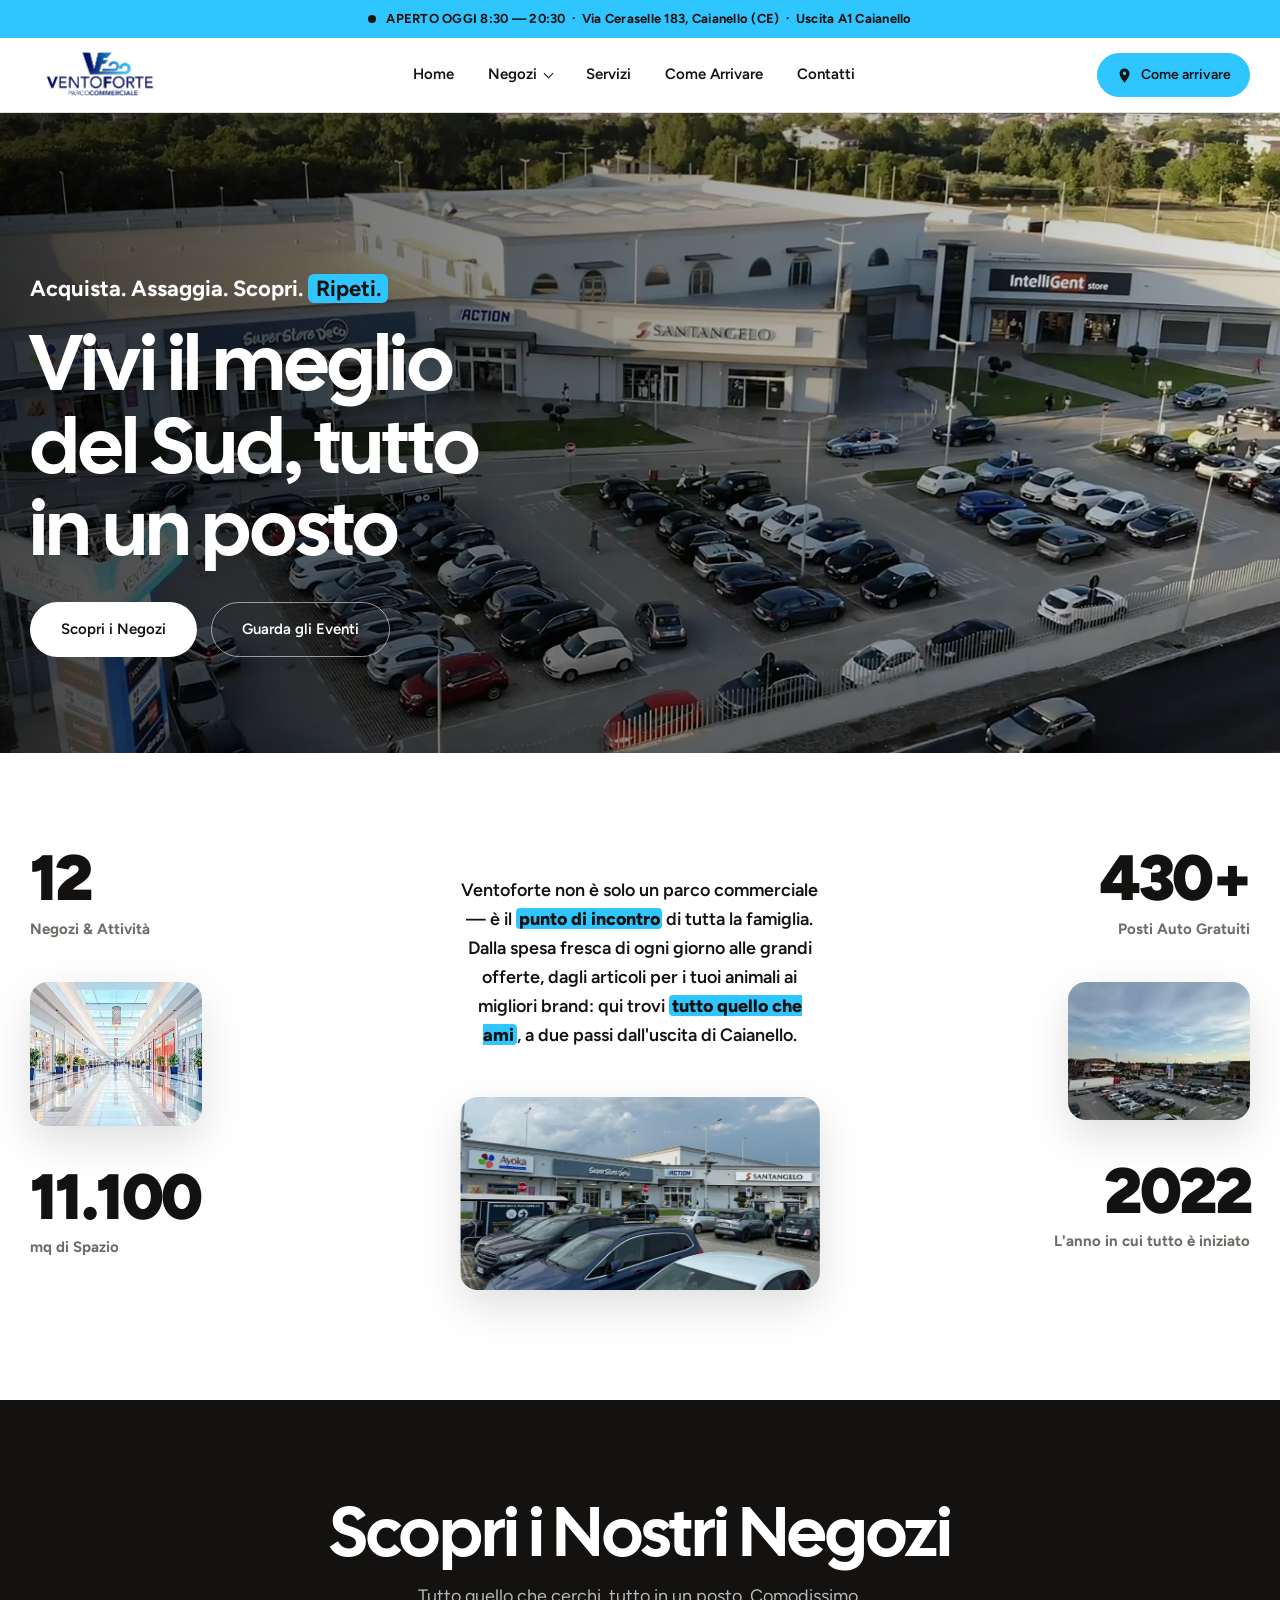
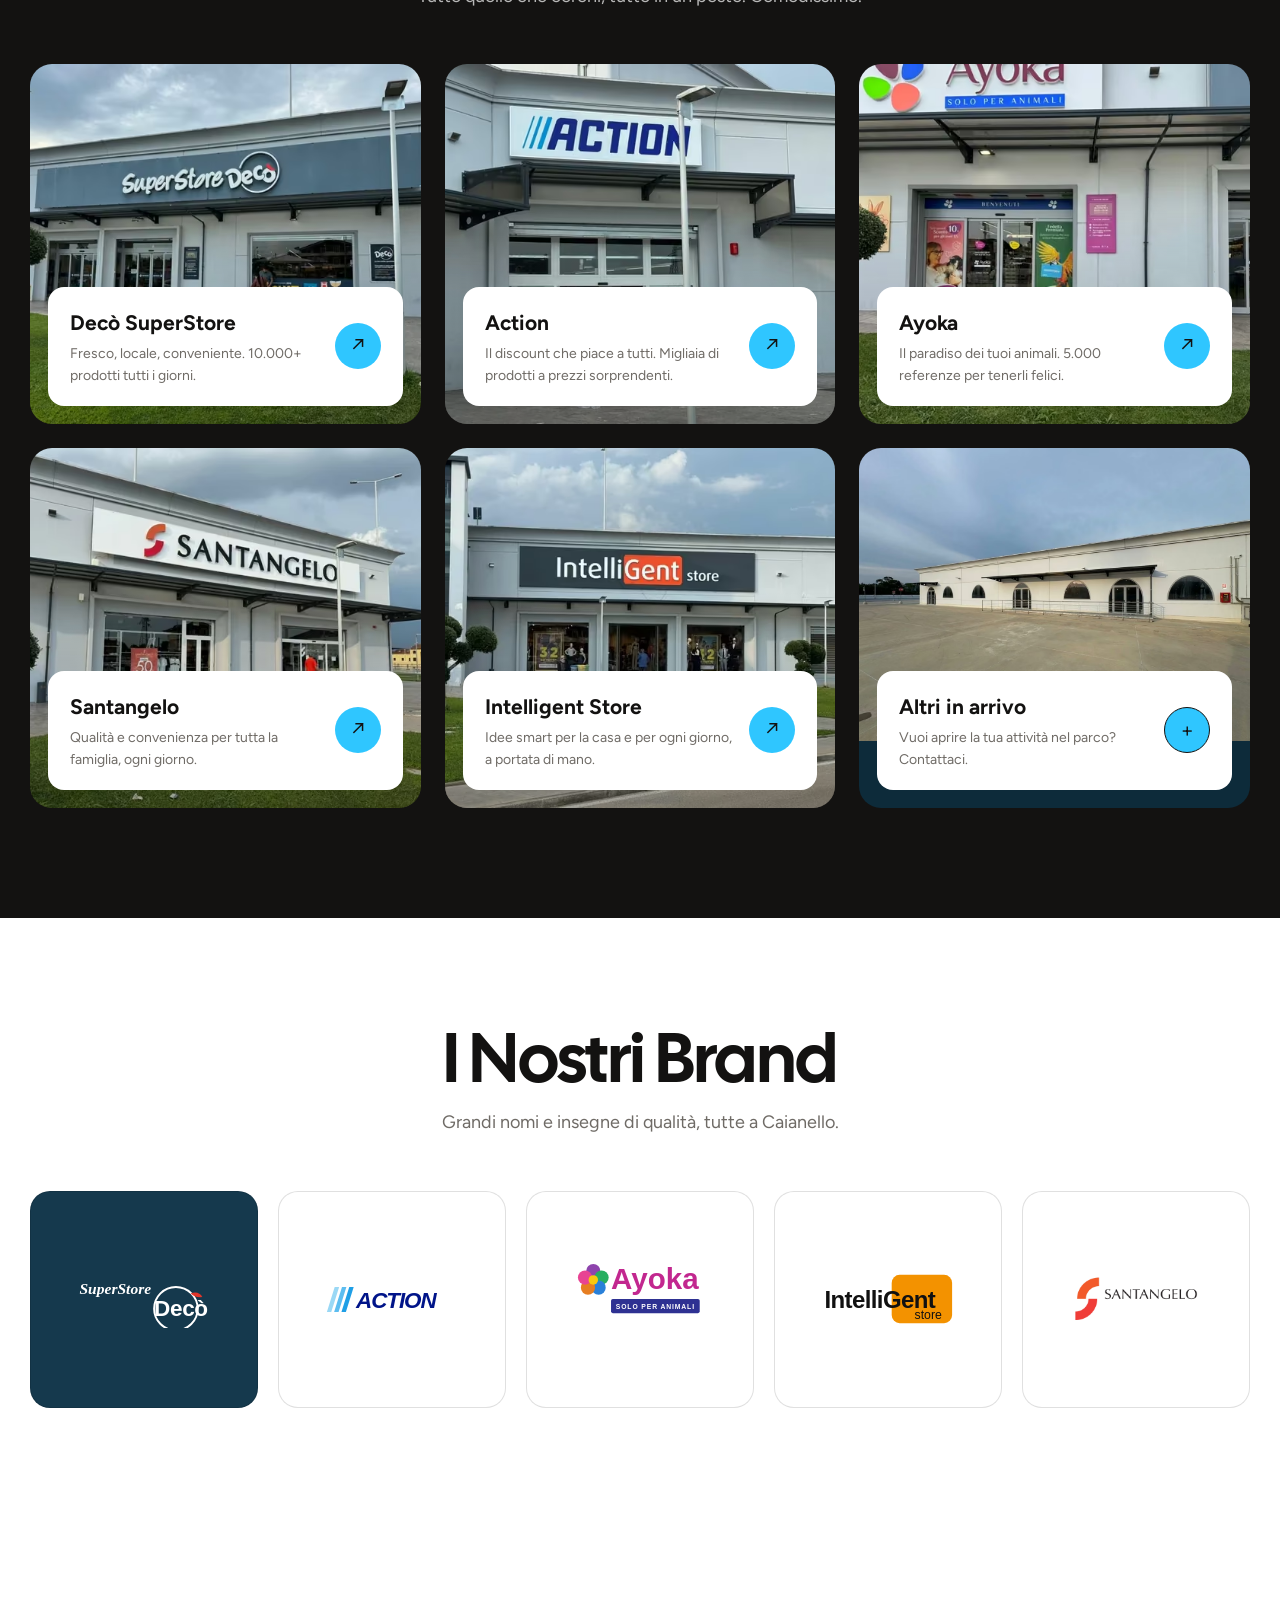
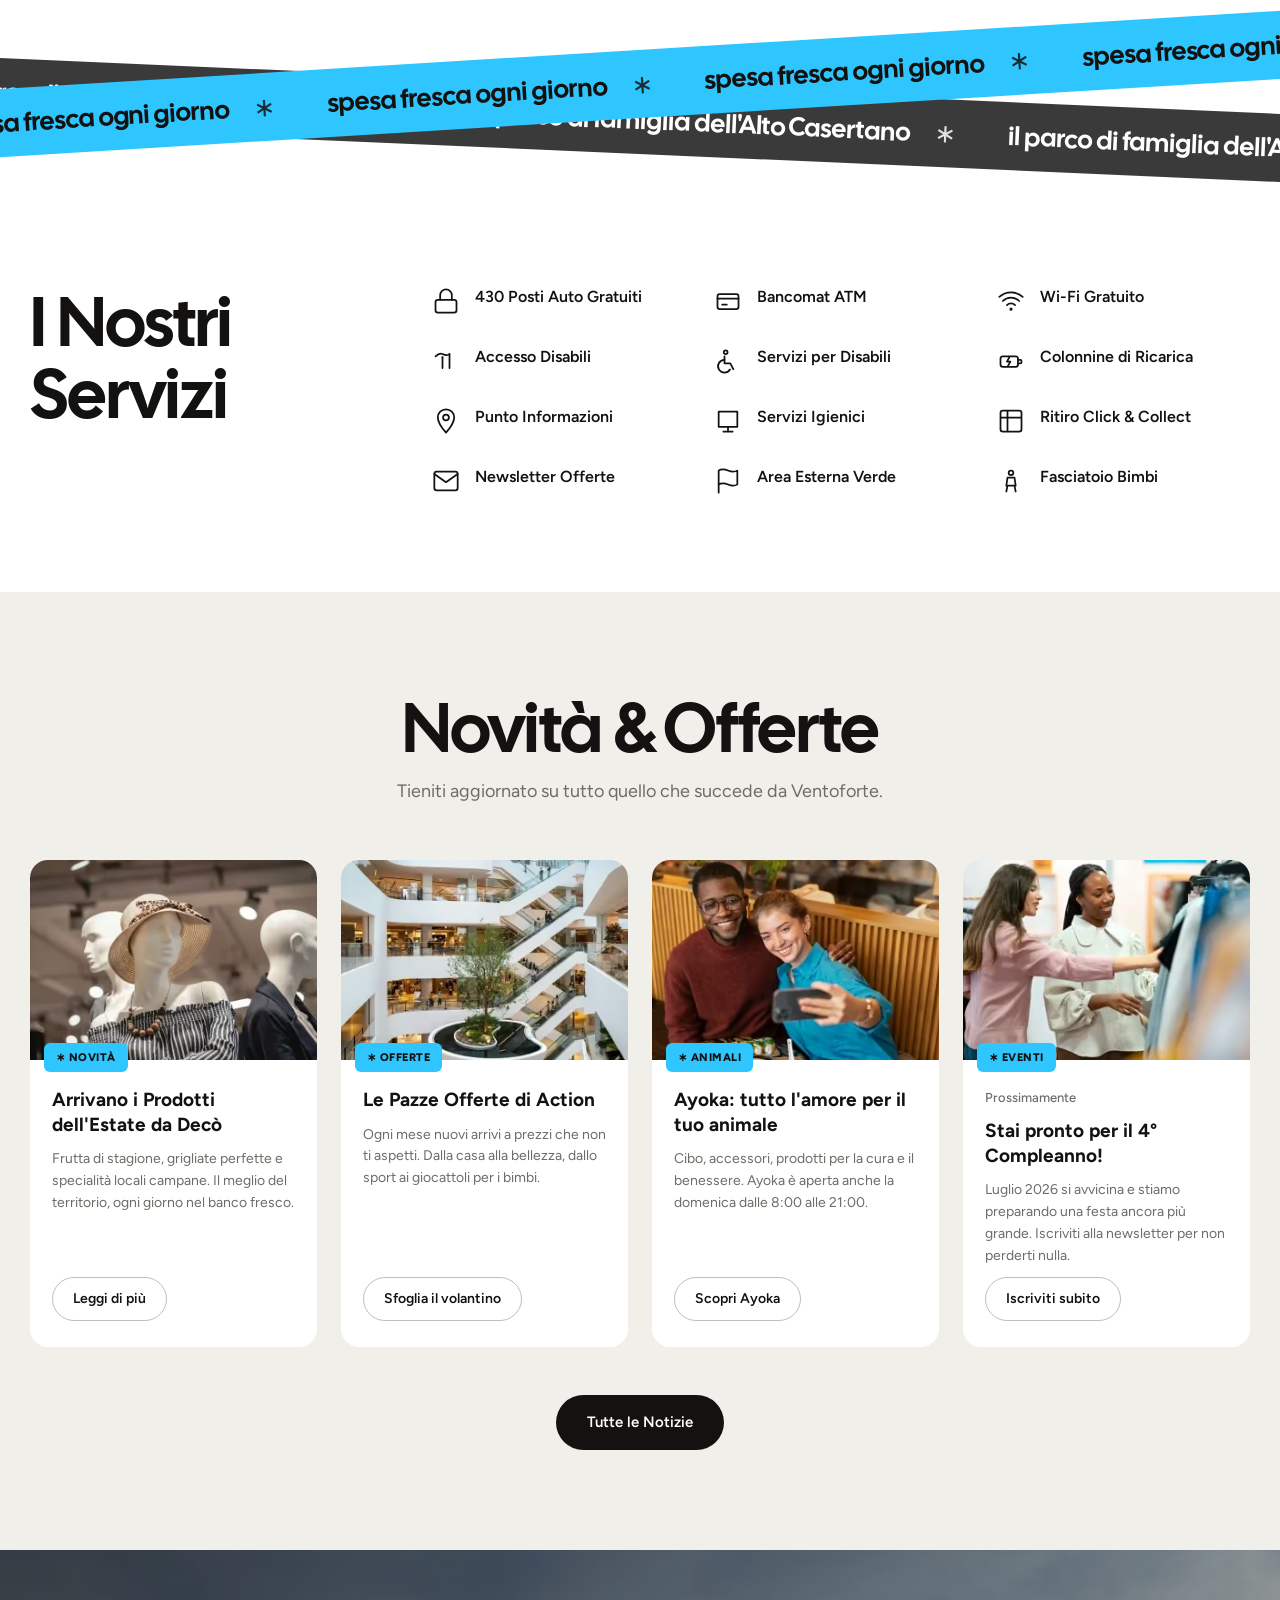
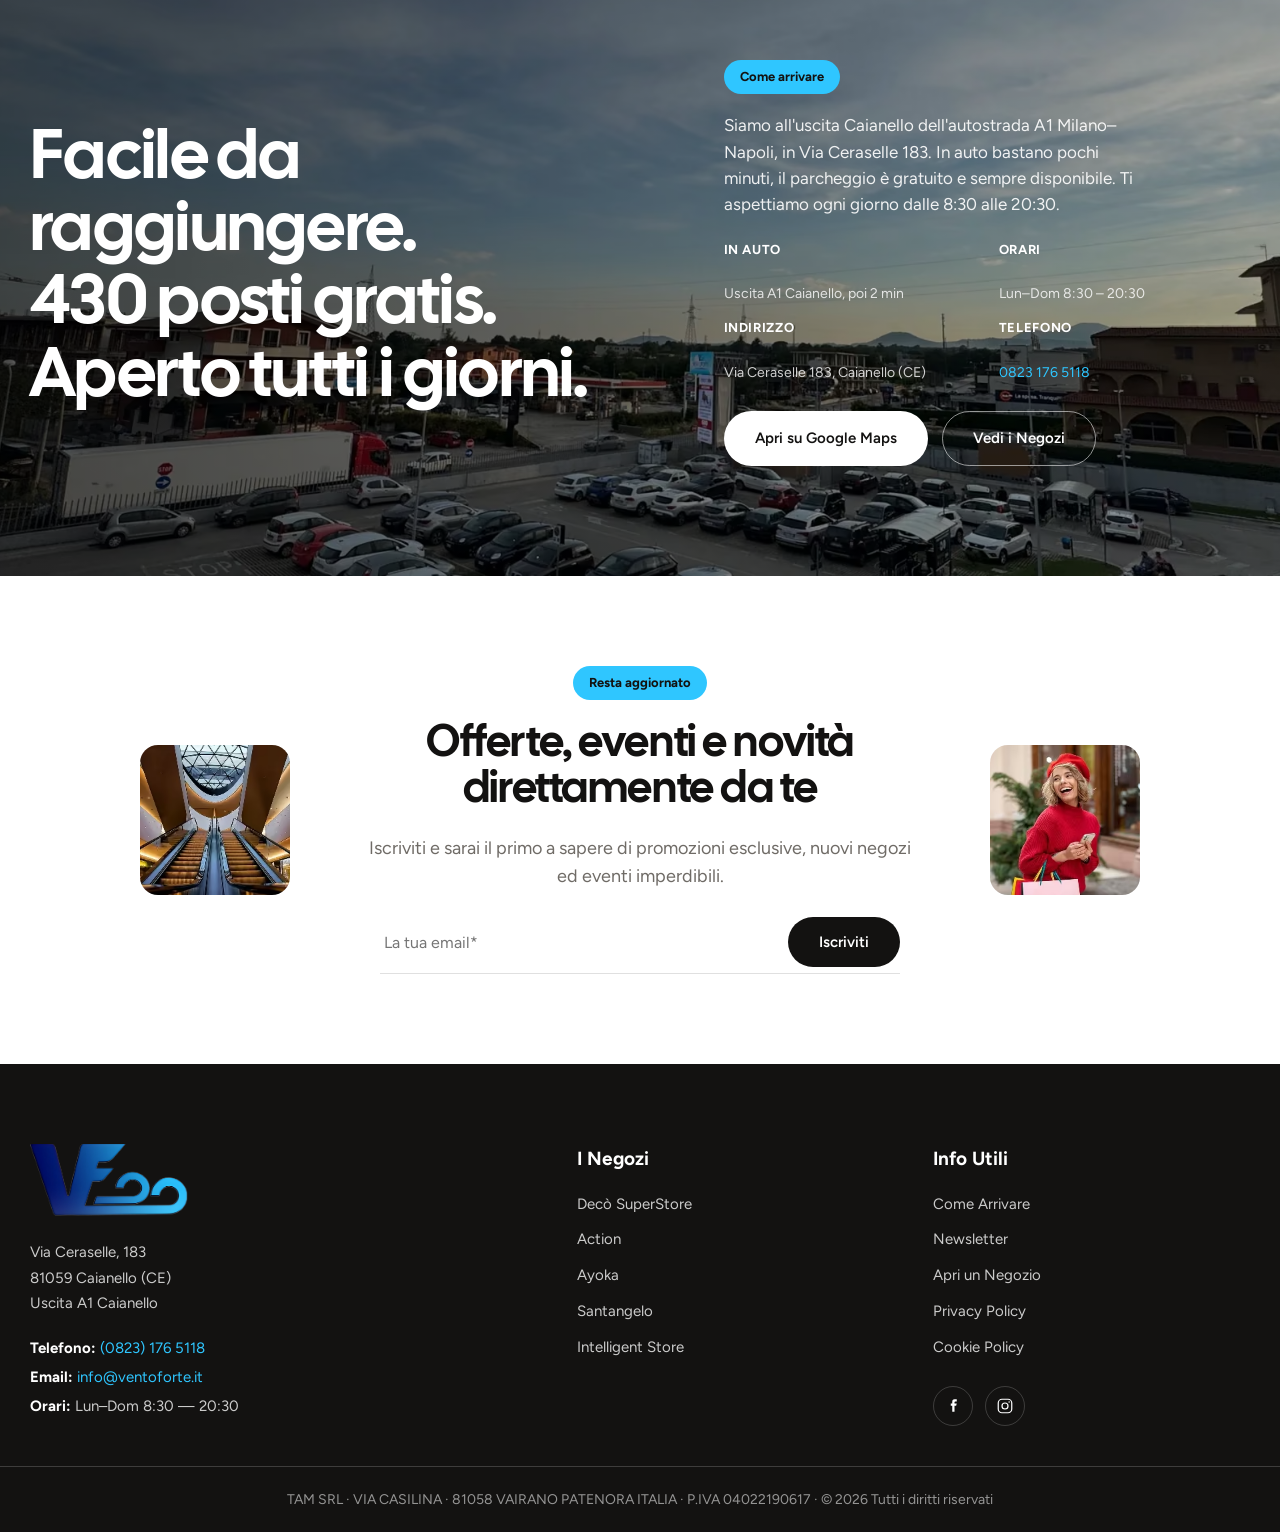
==== index.html @ fe8b7f74 "ok" ====
<!DOCTYPE html>
<html lang="it">
<head>
<meta charset="UTF-8" />
<meta name="viewport" content="width=device-width, initial-scale=1.0" />
<title>Ventoforte — Parco Commerciale | Caianello (CE)</title>
<meta name="description" content="Ventoforte Parco Commerciale a Caianello. Supermercato Decò, Action, Ayoka e tanti altri negozi. Uscita A1 Caianello — 430 posti auto gratuiti." />
<link rel="icon" href="assets/logos/ventoforte-official.png" />
<link rel="preconnect" href="https://fonts.googleapis.com" />
<link rel="preconnect" href="https://fonts.gstatic.com" crossorigin />
<link href="https://fonts.googleapis.com/css2?family=Cal+Sans&family=Figtree:ital,wght@0,300..900;1,300..900&display=swap" rel="stylesheet" />
<link rel="stylesheet" href="css/styles.css?v=5" />
</head>
<body>

<!-- ================= TOP BAR ================= -->
<div class="topbar">
  <div class="container topbar__inner">
    <span class="topbar__dot"></span>
    <span>APERTO OGGI 8:30 — 20:30 &nbsp;·&nbsp; Via Ceraselle 183, Caianello (CE) &nbsp;·&nbsp; Uscita A1 Caianello</span>
  </div>
</div>

<!-- ================= HEADER ================= -->
<header class="header" id="header">
  <div class="container header__inner">
    <a href="#" class="header__logo" aria-label="Ventoforte Parco Commerciale">
      <img src="assets/logos/ventoforte-official.png" alt="Ventoforte Parco Commerciale" width="150" height="60" />
    </a>
    <nav class="nav" id="primaryNav">
      <a href="#" class="nav__link">Home</a>
      <a href="#negozi" class="nav__link nav__link--has">Negozi</a>
      <a href="#eventi" class="nav__link" style="display: none;">Eventi</a>
      <a href="#servizi" class="nav__link">Servizi</a>
      <a href="#info" class="nav__link">Come Arrivare</a>
      <a href="contatti.html" class="nav__link">Contatti</a>
    </nav>
    <div class="header__actions">
      <a href="https://maps.google.com/?q=Via+Ceraselle+183+Caianello" target="_blank" rel="noopener" class="btn btn--yellow header__tel">
        <svg viewBox="0 0 24 24" width="17" height="17" fill="currentColor" aria-hidden="true"><path d="M12 2C8.13 2 5 5.13 5 9c0 5.25 7 13 7 13s7-7.75 7-13c0-3.87-3.13-7-7-7zm0 9.5a2.5 2.5 0 1 1 0-5 2.5 2.5 0 0 1 0 5z"/></svg>
        Come arrivare
      </a>
      <button class="burger" id="burger" aria-label="Menu">
        <span></span><span></span><span></span>
      </button>
    </div>
  </div>
</header>

<main>

<!-- ================= HERO ================= -->
<section class="hero" id="home">
  <div class="hero__bg" style="background-image:url('assets/img/64-home-1.avif')"></div>
  <div class="hero__overlay"></div>
  <div class="container hero__inner">
    <div class="hero__content">
      <p class="hero__eyebrow reveal">Acquista. Assaggia. Scopri. <span class="tag-yellow">Ripeti.</span></p>
      <h1 class="hero__title reveal">Vivi il meglio<br>del Sud, tutto<br>in un posto</h1>
      <div class="hero__buttons reveal">
        <a href="#negozi" class="btn btn--light">Scopri i Negozi</a>
        <a href="#eventi" class="btn btn--ghost-light">Guarda gli Eventi</a>
      </div>
    </div>
  </div>
</section>

<!-- ================= STATS + INTRO ================= -->
<section class="stats">
  <div class="container">
    <div class="stats__inner">

      <!-- colonna sinistra -->
      <div class="stats__col stats__col--l reveal">
        <div class="stat">
          <div class="stat__num">12</div>
          <div class="stat__label">Negozi &amp; Attività</div>
        </div>
        <img src="assets/img/64-home-2.avif" class="stat__photo stat__photo--a" alt="Interni del parco" />
        <div class="stat">
          <div class="stat__num">11.100</div>
          <div class="stat__label">mq di Spazio</div>
        </div>
      </div>

      <!-- colonna centrale -->
      <div class="stats__col stats__col--c reveal">
        <p class="stats__intro">Ventoforte non è solo un parco commerciale — è il <mark>punto di incontro</mark> di tutta la famiglia. Dalla spesa fresca di ogni giorno alle grandi offerte, dagli articoli per i tuoi animali ai migliori brand: qui trovi <mark>tutto quello che ami</mark>, a due passi dall'uscita di Caianello.</p>
        <img src="assets/img/64-home-3.avif" class="stat__photo stat__photo--b" alt="Famiglie a Ventoforte" />
      </div>

      <!-- colonna destra -->
      <div class="stats__col stats__col--r reveal">
        <div class="stat">
          <div class="stat__num">430<span>+</span></div>
          <div class="stat__label">Posti Auto Gratuiti</div>
        </div>
        <img src="assets/img/64-home-4.avif" class="stat__photo stat__photo--c" alt="Esterno del parco" />
        <div class="stat">
          <div class="stat__num">2022</div>
          <div class="stat__label">L'anno in cui tutto è iniziato</div>
        </div>
      </div>

    </div>
  </div>
</section>

<!-- ================= SCOPRI I NEGOZI ================= -->
<section class="visit" id="negozi">
  <div class="container">
    <h2 class="section-title section-title--light center reveal">Scopri i Nostri Negozi</h2>
    <p class="muted-light center reveal" style="margin-top:14px">Tutto quello che cerchi, tutto in un posto. Comodissimo.</p>
    <div class="visit__grid">
      <article class="visit-card reveal" style="background-image:url('assets/img/64-home-5.avif')">
        <div class="visit-card__panel">
          <div>
            <h3>Decò SuperStore</h3>
            <p>Fresco, locale, conveniente. 10.000+ prodotti tutti i giorni.</p>
          </div>
          <a href="deco-superstore.html" class="arrow-btn" aria-label="Scopri Decò SuperStore">↗</a>
        </div>
      </article>
      <article class="visit-card reveal" style="background-image:url('assets/img/64-home-6.avif')">
        <div class="visit-card__panel">
          <div>
            <h3>Action</h3>
            <p>Il discount che piace a tutti. Migliaia di prodotti a prezzi sorprendenti.</p>
          </div>
          <a href="action.html" class="arrow-btn" aria-label="Scopri Action">↗</a>
        </div>
      </article>
      <article class="visit-card reveal" style="background-image:url('assets/img/64-home-7.avif')">
        <div class="visit-card__panel">
          <div>
            <h3>Ayoka</h3>
            <p>Il paradiso dei tuoi animali. 5.000 referenze per tenerli felici.</p>
          </div>
          <a href="ayoka.html" class="arrow-btn" aria-label="Scopri Ayoka">↗</a>
        </div>
      </article>
      <article class="visit-card reveal" style="background-image:url('assets/img/64-home-8.avif')">
        <div class="visit-card__panel">
          <div>
            <h3>Santangelo</h3>
            <p>Qualità e convenienza per tutta la famiglia, ogni giorno.</p>
          </div>
          <a href="santangelo.html" class="arrow-btn" aria-label="Scopri Santangelo">↗</a>
        </div>
      </article>
      <article class="visit-card reveal" style="background-image:url('assets/img/64-home-intelligent.avif')">
        <div class="visit-card__panel">
          <div>
            <h3>Intelligent Store</h3>
            <p>Idee smart per la casa e per ogni giorno, a portata di mano.</p>
          </div>
          <a href="intelligent-store.html" class="arrow-btn" aria-label="Scopri Intelligent Store">↗</a>
        </div>
      </article>
      <article class="visit-card visit-card--soon reveal" style="background-color:#0d2b3a;background-image:url('assets/img/64-home-soon.avif');background-size:contain;background-repeat:no-repeat;background-position:center top">
        <div class="visit-card__panel">
          <div>
            <h3>Altri in arrivo</h3>
            <p>Vuoi aprire la tua attività nel parco? Contattaci.</p>
          </div>
          <a href="contatti.html" class="arrow-btn arrow-btn--plus" aria-label="Apri il tuo negozio">+</a>
        </div>
      </article>
    </div>
  </div>

  <!-- ================= EVENTI ================= -->
  <div class="container events" id="eventi" style="display: none;">
    <div class="events__head reveal">
      <div>
        <h2 class="section-title section-title--light">Feste &amp; Appuntamenti</h2>
        <p class="muted-light">Ogni stagione porta qualcosa di nuovo da vivere insieme.</p>
      </div>
      <a href="#newsletter" class="btn btn--ghost-light">Iscriviti alla Newsletter</a>
    </div>

    <div class="events__viewport">
      <div class="events__track" id="eventsTrack">

        <article class="event-card">
          <div class="event-card__img" style="background-image:url('assets/img/event-1.avif')">
            <span class="cat-tag">ANNIVERSARIO</span>
          </div>
          <div class="event-card__body">
            <span class="date"><svg viewBox="0 0 24 24" width="15" height="15" fill="none" stroke="currentColor" stroke-width="1.6"><circle cx="12" cy="12" r="9"/><path d="M12 7v5l3 2"/></svg>2 Agosto 2025</span>
            <h3>3° Compleanno Ventoforte 🎉</h3>
            <p>Degustazioni, animazioni, spettacoli e musica live con Arteteca. Dalle 10:00!</p>
            <a href="#" class="btn btn--ghost-dark btn--sm">Scopri i dettagli ↗</a>
          </div>
        </article>

        <article class="event-card">
          <div class="event-card__img" style="background-image:url('assets/img/event-2.avif')">
            <span class="cat-tag">ESTATE</span>
          </div>
          <div class="event-card__body">
            <span class="date"><svg viewBox="0 0 24 24" width="15" height="15" fill="none" stroke="currentColor" stroke-width="1.6"><circle cx="12" cy="12" r="9"/><path d="M12 7v5l3 2"/></svg>Luglio 2026</span>
            <h3>Estate a Ventoforte</h3>
            <p>Musica, street food, animazione per bambini e tante sorprese per tutta la famiglia.</p>
            <a href="#" class="btn btn--ghost-dark btn--sm">Scopri i dettagli ↗</a>
          </div>
        </article>

        <article class="event-card">
          <div class="event-card__img" style="background-image:url('assets/img/event-5.avif')">
            <span class="cat-tag">OFFERTE</span>
          </div>
          <div class="event-card__body">
            <span class="date"><svg viewBox="0 0 24 24" width="15" height="15" fill="none" stroke="currentColor" stroke-width="1.6"><circle cx="12" cy="12" r="9"/><path d="M12 7v5l3 2"/></svg>Ogni settimana</span>
            <h3>Offerte della Settimana da Decò</h3>
            <p>Ogni lunedì nuove promozioni sul fresco, le specialità locali e i prodotti del territorio.</p>
            <a href="#" class="btn btn--ghost-dark btn--sm">Vedi le offerte ↗</a>
          </div>
        </article>

        <article class="event-card">
          <div class="event-card__img" style="background-image:url('assets/img/event-3.avif')">
            <span class="cat-tag">ANNIVERSARIO</span>
          </div>
          <div class="event-card__body">
            <span class="date"><svg viewBox="0 0 24 24" width="15" height="15" fill="none" stroke="currentColor" stroke-width="1.6"><circle cx="12" cy="12" r="9"/><path d="M12 7v5l3 2"/></svg>28 Luglio 2024</span>
            <h3>2° Compleanno con Aka 7even 🎤</h3>
            <p>Una serata indimenticabile con musica live, sconti speciali e intrattenimento per i bimbi.</p>
            <a href="#" class="btn btn--ghost-dark btn--sm">Rivivi la festa ↗</a>
          </div>
        </article>

        <article class="event-card">
          <div class="event-card__img" style="background-image:url('assets/img/event-4.avif')">
            <span class="cat-tag">FAMIGLIA</span>
          </div>
          <div class="event-card__body">
            <span class="date"><svg viewBox="0 0 24 24" width="15" height="15" fill="none" stroke="currentColor" stroke-width="1.6"><circle cx="12" cy="12" r="9"/><path d="M12 7v5l3 2"/></svg>Ogni mese</span>
            <h3>Domeniche in Famiglia</h3>
            <p>Laboratori creativi, giochi e animazione per i più piccoli. L'ingresso è sempre gratuito!</p>
            <a href="#" class="btn btn--ghost-dark btn--sm">Scopri il programma ↗</a>
          </div>
        </article>

        <article class="event-card">
          <div class="event-card__img" style="background-image:url('assets/img/event-6.avif')">
            <span class="cat-tag">INAUGURAZIONE</span>
          </div>
          <div class="event-card__body">
            <span class="date"><svg viewBox="0 0 24 24" width="15" height="15" fill="none" stroke="currentColor" stroke-width="1.6"><circle cx="12" cy="12" r="9"/><path d="M12 7v5l3 2"/></svg>25 Luglio 2022</span>
            <h3>Il giorno in cui tutto è iniziato</h3>
            <p>Tre anni fa aprivamo le porte per la prima volta. Grazie a tutti voi che ci avete scelto fin da subito.</p>
            <a href="#" class="btn btn--ghost-dark btn--sm">La nostra storia ↗</a>
          </div>
        </article>

      </div>
    </div>
    <div class="events__nav">
      <button class="round-btn" id="evPrev" aria-label="Precedente">‹</button>
      <button class="round-btn" id="evNext" aria-label="Successivo">›</button>
    </div>
  </div>
</section>

<!-- ================= I NOSTRI BRAND ================= -->
<section class="brands" id="brands">
  <div class="container">
    <h2 class="section-title center reveal">I Nostri Brand</h2>
    <p class="muted center reveal">Grandi nomi e insegne di qualità, tutte a Caianello.</p>
    <div class="brands__grid reveal">
      <div class="brand-card brand-card--deco">
        <img src="assets/logos/brand-deco.svg" alt="SuperStore Decò" />
      </div>
      <div class="brand-card">
        <img src="assets/logos/brand-action.svg" alt="Action" />
      </div>
      <div class="brand-card">
        <img src="assets/logos/brand-ayoka.svg" alt="Ayoka" />
      </div>
      <div class="brand-card">
        <img src="assets/logos/brand-intelligentstore.svg" alt="IntelliGent Store" />
      </div>
      <div class="brand-card">
        <img src="assets/logos/brand-santangelo.jpg" alt="Santangelo" />
      </div>
    </div>
  </div>
</section>

<!-- ================= MAPPA DEL PARCO ================= -->
<section class="plan" style="display: none;">
  <div class="container plan__inner">
    <div class="plan__left reveal">
      <h2 class="section-title">Mappa del Parco</h2>
      <div class="plan__tabs" id="planTabs">
        <button class="pill is-active">Piano Terra</button>
        <button class="pill">Primo Piano</button>
      </div>
      <ul class="plan__list">
        <li>Decò SuperStore</li>
        <li>Action</li>
        <li>Ayoka</li>
        <li>Santangelo</li>
        <li>Intelligent Store</li>
        <li>Cassa automatica &amp; ATM</li>
        <li>Servizi igienici</li>
        <li>Punto informazioni</li>
      </ul>
      <a href="https://maps.google.com/?q=Via+Ceraselle+183+Caianello" target="_blank" rel="noopener" class="btn btn--dark">Apri su Google Maps</a>
    </div>
    <div class="plan__right reveal">
      <img src="assets/img/64-home-9.avif" alt="Interno Ventoforte" class="plan__map" />
      <img src="assets/img/64-home-10.avif" alt="Spazio accogliente" class="plan__inset" />
    </div>
  </div>
</section>

<!-- ================= MARQUEE ================= -->
<div class="marquee-wrap" aria-hidden="true">
  <div class="marquee marquee--yellow marquee--up">
    <div class="marquee__track">
      <span>spesa fresca ogni giorno <i>∗</i></span>
      <span>spesa fresca ogni giorno <i>∗</i></span>
      <span>spesa fresca ogni giorno <i>∗</i></span>
      <span>spesa fresca ogni giorno <i>∗</i></span>
      <span>spesa fresca ogni giorno <i>∗</i></span>
      <span>spesa fresca ogni giorno <i>∗</i></span>
    </div>
  </div>
  <div class="marquee marquee--dark marquee--down">
    <div class="marquee__track marquee__track--rev">
      <span>il parco di famiglia dell'Alto Casertano <i>∗</i></span>
      <span>il parco di famiglia dell'Alto Casertano <i>∗</i></span>
      <span>il parco di famiglia dell'Alto Casertano <i>∗</i></span>
      <span>il parco di famiglia dell'Alto Casertano <i>∗</i></span>
      <span>il parco di famiglia dell'Alto Casertano <i>∗</i></span>
      <span>il parco di famiglia dell'Alto Casertano <i>∗</i></span>
    </div>
  </div>
</div>

<!-- ================= SERVIZI ================= -->
<section class="services" id="servizi">
  <div class="container services__inner">
    <h2 class="section-title services__title reveal">I Nostri Servizi</h2>
    <ul class="services__grid reveal">
      <li><span class="svc-ico"><svg viewBox="0 0 24 24" fill="none" stroke="currentColor" stroke-width="1.5" stroke-linecap="round" stroke-linejoin="round"><rect x="3" y="11" width="18" height="11" rx="2"/><path d="M7 11V7a5 5 0 0 1 10 0v4"/></svg></span>430 Posti Auto Gratuiti</li>
      <li><span class="svc-ico"><svg viewBox="0 0 24 24" fill="none" stroke="currentColor" stroke-width="1.5" stroke-linecap="round" stroke-linejoin="round"><rect x="3" y="6" width="18" height="13" rx="2"/><path d="M3 10h18M7 15h4"/></svg></span>Bancomat ATM</li>
      <li><span class="svc-ico"><svg viewBox="0 0 24 24" fill="none" stroke="currentColor" stroke-width="1.5" stroke-linecap="round" stroke-linejoin="round"><path d="M2 8.5a15 15 0 0 1 20 0"/><path d="M5 12a10 10 0 0 1 14 0"/><path d="M8.5 15.5a5 5 0 0 1 7 0"/><circle cx="12" cy="19" r=".6" fill="currentColor"/></svg></span>Wi-Fi Gratuito</li>
      <li><span class="svc-ico"><svg viewBox="0 0 24 24" fill="none" stroke="currentColor" stroke-width="1.5" stroke-linecap="round" stroke-linejoin="round"><path d="M9 10a1 1 0 1 0 0-2 1 1 0 0 0 0 2z" fill="currentColor" stroke="none"/><path d="M9 10v8M15 6v12"/><path d="M3 8c2-2 4-3 6-2s4 2 6 0"/></svg></span>Accesso Disabili</li>
      <li><span class="svc-ico"><svg viewBox="0 0 24 24" fill="none" stroke="currentColor" stroke-width="1.5" stroke-linecap="round" stroke-linejoin="round"><circle cx="10" cy="4.5" r="1.6"/><path d="M9 8v6h5l2.5 5"/><path d="M9 11a5.5 5.5 0 1 0 4.7 8.3"/></svg></span>Servizi per Disabili</li>
      <li><span class="svc-ico"><svg viewBox="0 0 24 24" fill="none" stroke="currentColor" stroke-width="1.5" stroke-linecap="round" stroke-linejoin="round"><rect x="3" y="8" width="15" height="9" rx="2"/><path d="M18 11h2a1 1 0 0 1 1 1v1a1 1 0 0 1-1 1h-2"/><path d="m10.5 9-2 3.5h3L9.5 16"/></svg></span>Colonnine di Ricarica</li>
      <li><span class="svc-ico"><svg viewBox="0 0 24 24" fill="none" stroke="currentColor" stroke-width="1.5" stroke-linecap="round" stroke-linejoin="round"><path d="M12 2C8 2 5 5 5 9c0 5 7 13 7 13s7-8 7-13c0-4-3-7-7-7z"/><circle cx="12" cy="9" r="2.5"/></svg></span>Punto Informazioni</li>
      <li><span class="svc-ico"><svg viewBox="0 0 24 24" fill="none" stroke="currentColor" stroke-width="1.5" stroke-linecap="round" stroke-linejoin="round"><path d="M4 4h16v13H4z"/><path d="M8 21h8M12 17v4"/></svg></span>Servizi Igienici</li>
      <li><span class="svc-ico"><svg viewBox="0 0 24 24" fill="none" stroke="currentColor" stroke-width="1.5" stroke-linecap="round" stroke-linejoin="round"><path d="M9 3H5a2 2 0 0 0-2 2v4m6-6h10a2 2 0 0 1 2 2v4M9 3v18m0 0h10a2 2 0 0 0 2-2V9M9 21H5a2 2 0 0 1-2-2V9m0 0h18"/></svg></span>Ritiro Click &amp; Collect</li>
      <li><span class="svc-ico"><svg viewBox="0 0 24 24" fill="none" stroke="currentColor" stroke-width="1.5" stroke-linecap="round" stroke-linejoin="round"><path d="M4 4h16c1.1 0 2 .9 2 2v12c0 1.1-.9 2-2 2H4c-1.1 0-2-.9-2-2V6c0-1.1.9-2 2-2z"/><polyline points="22,6 12,13 2,6"/></svg></span>Newsletter Offerte</li>
      <li><span class="svc-ico"><svg viewBox="0 0 24 24" fill="none" stroke="currentColor" stroke-width="1.5" stroke-linecap="round" stroke-linejoin="round"><path d="M4 15s1-1 4-1 5 2 8 2 4-1 4-1V3s-1 1-4 1-5-2-8-2-4 1-4 1z"/><line x1="4" y1="22" x2="4" y2="15"/></svg></span>Area Esterna Verde</li>
      <li><span class="svc-ico"><svg viewBox="0 0 24 24" fill="none" stroke="currentColor" stroke-width="1.5" stroke-linecap="round" stroke-linejoin="round"><circle cx="12" cy="5" r="2"/><path d="M9 9h6l1 7H8zM9 16l-1 5M15 16l1 5"/></svg></span>Fasciatoio Bimbi</li>
    </ul>
  </div>
</section>

<!-- ================= NEWS ================= -->
<section class="news" id="news">
  <div class="container">
    <h2 class="section-title center reveal">Novità &amp; Offerte</h2>
    <p class="muted center reveal">Tieniti aggiornato su tutto quello che succede da Ventoforte.</p>
    <div class="news__grid">
      <article class="news-card reveal">
        <div class="news-card__img" style="background-image:url('assets/img/blog-1.avif')"><span class="cat-tag">NOVITÀ</span></div>
        <div class="news-card__body">
          <h3>Arrivano i Prodotti dell'Estate da Decò</h3>
          <p>Frutta di stagione, grigliate perfette e specialità locali campane. Il meglio del territorio, ogni giorno nel banco fresco.</p>
          <a href="#" class="btn btn--ghost-dark btn--sm">Leggi di più</a>
        </div>
      </article>
      <article class="news-card reveal">
        <div class="news-card__img" style="background-image:url('assets/img/blog-2.avif')"><span class="cat-tag">OFFERTE</span></div>
        <div class="news-card__body">
          <h3>Le Pazze Offerte di Action</h3>
          <p>Ogni mese nuovi arrivi a prezzi che non ti aspetti. Dalla casa alla bellezza, dallo sport ai giocattoli per i bimbi.</p>
          <a href="#" class="btn btn--ghost-dark btn--sm">Sfoglia il volantino</a>
        </div>
      </article>
      <article class="news-card reveal">
        <div class="news-card__img" style="background-image:url('assets/img/blog-3.avif')"><span class="cat-tag">ANIMALI</span></div>
        <div class="news-card__body">
          <h3>Ayoka: tutto l'amore per il tuo animale</h3>
          <p>Cibo, accessori, prodotti per la cura e il benessere. Ayoka è aperta anche la domenica dalle 8:00 alle 21:00.</p>
          <a href="#" class="btn btn--ghost-dark btn--sm">Scopri Ayoka</a>
        </div>
      </article>
      <article class="news-card reveal">
        <div class="news-card__img" style="background-image:url('assets/img/blog-4.avif')"><span class="cat-tag cat-tag--offers">EVENTI</span></div>
        <div class="news-card__body">
          <span class="date">Prossimamente</span>
          <h3>Stai pronto per il 4° Compleanno!</h3>
          <p>Luglio 2026 si avvicina e stiamo preparando una festa ancora più grande. Iscriviti alla newsletter per non perderti nulla.</p>
          <a href="#newsletter" class="btn btn--ghost-dark btn--sm">Iscriviti subito</a>
        </div>
      </article>
    </div>
    <div class="center reveal" style="margin-top:10px"><a href="#" class="btn btn--dark">Tutte le Notizie</a></div>
  </div>
</section>

<!-- ================= COME ARRIVARE ================= -->
<section class="access" id="info">
  <div class="access__bg" style="background-image:url('assets/img/64-home-11.avif')"></div>
  <div class="access__overlay"></div>
  <div class="container access__inner">
    <div class="access__left reveal">
      <h2 class="section-title section-title--light">Facile da raggiungere.<br>430 posti gratis.<br>Aperto tutti i giorni.</h2>
    </div>
    <div class="access__right reveal">
      <span class="eyebrow-tag">Come arrivare</span>
      <p>Siamo all'uscita Caianello dell'autostrada A1 Milano–Napoli, in Via Ceraselle 183. In auto bastano pochi minuti, il parcheggio è gratuito e sempre disponibile. Ti aspettiamo ogni giorno dalle 8:30 alle 20:30.</p>
      <div class="access__info-grid">
        <div class="access__info-item">
          <strong>In auto</strong><br>Uscita A1 Caianello, poi 2 min
        </div>
        <div class="access__info-item">
          <strong>Orari</strong><br>Lun–Dom 8:30 – 20:30
        </div>
        <div class="access__info-item">
          <strong>Indirizzo</strong><br>Via Ceraselle 183, Caianello (CE)
        </div>
        <div class="access__info-item">
          <strong>Telefono</strong><br><a href="tel:08231765118" style="color:var(--yellow)">0823 176 5118</a>
        </div>
      </div>
      <div class="access__buttons">
        <a href="https://maps.google.com/?q=Via+Ceraselle+183+Caianello" target="_blank" rel="noopener" class="btn btn--light">Apri su Google Maps</a>
        <a href="#negozi" class="btn btn--ghost-light">Vedi i Negozi</a>
      </div>
    </div>
  </div>
</section>

<!-- ================= NEWSLETTER ================= -->
<section class="newsletter" id="newsletter">
  <div class="container newsletter__inner">
    <img src="assets/img/64-home-13.avif" alt="" class="newsletter__img newsletter__img--l" />
    <div class="newsletter__center reveal">
      <span class="eyebrow-tag">Resta aggiornato</span>
      <h2 class="section-title center">Offerte, eventi e novità<br>direttamente da te</h2>
      <p class="muted center" style="margin-bottom:26px">Iscriviti e sarai il primo a sapere di promozioni esclusive, nuovi negozi ed eventi imperdibili.</p>
      <form class="newsletter__form" id="newsletterForm" action="php/newsletter.php" method="post" novalidate>
        <input type="email" name="email" placeholder="La tua email*" required aria-label="Email" />
        <input type="text" name="website" class="hp" tabindex="-1" autocomplete="off" aria-hidden="true" />
        <button type="submit" class="btn btn--dark">Iscriviti</button>
      </form>
    </div>
    <img src="assets/img/64-home-12.avif" alt="" class="newsletter__img newsletter__img--r" />
  </div>
</section>

</main>

<!-- ================= FOOTER ================= -->
<footer class="footer">
  <div class="container footer__top">
    <div class="footer__col footer__brand">
      <img src="assets/logos/ventoforte-footer-icon.png" alt="Ventoforte" class="footer__logo" />
      <address>
        Via Ceraselle, 183<br />
        81059 Caianello (CE)<br />
        Uscita A1 Caianello
      </address>
      <p class="footer__contact"><strong>Telefono:</strong> <a href="tel:08231765118">(0823) 176 5118</a></p>
      <p class="footer__contact"><strong>Email:</strong> <a href="mailto:info@ventoforte.it">info@ventoforte.it</a></p>
      <p class="footer__hours"><strong>Orari:</strong> Lun–Dom 8:30 — 20:30</p>
    </div>
    <div class="footer__col">
      <h4>I Negozi</h4>
      <ul>
        <li><a href="#">Decò SuperStore</a></li>
        <li><a href="#">Action</a></li>
        <li><a href="#">Ayoka</a></li>
        <li><a href="#">Santangelo</a></li>
        <li><a href="#">Intelligent Store</a></li>
      </ul>
    </div>
    <div class="footer__col">
      <h4>Info Utili</h4>
      <ul>
        <li><a href="#info">Come Arrivare</a></li>
        <li><a href="#newsletter">Newsletter</a></li>
        <li><a href="contatti.html">Apri un Negozio</a></li>
        <li><a href="privacy.html">Privacy Policy</a></li>
        <li><a href="cookie.html">Cookie Policy</a></li>
      </ul>
      <div class="footer__social">
        <a href="https://www.facebook.com/p/VentoForte-Parco-Commerciale-100090333679022/" target="_blank" rel="noopener" aria-label="Facebook">
          <svg viewBox="0 0 24 24" width="18" height="18" fill="currentColor"><path d="M14 8.5V7c0-.7.5-1 1-1h2V3h-3c-2.2 0-3 1.5-3 3.5v2H9v3h2v8h3v-8h2.2l.8-3z"/></svg>
        </a>
        <a href="https://www.instagram.com/ventoforteparco/" target="_blank" rel="noopener" aria-label="Instagram">
          <svg viewBox="0 0 24 24" width="18" height="18" fill="none" stroke="currentColor" stroke-width="1.6"><rect x="3" y="3" width="18" height="18" rx="5"/><circle cx="12" cy="12" r="4"/><circle cx="17.5" cy="6.5" r="1" fill="currentColor" stroke="none"/></svg>
        </a>
      </div>
    </div>
  </div>

  <div class="footer__bottom">
    <div class="container" style="text-align:center">TAM SRL · VIA CASILINA · 81058 VAIRANO PATENORA ITALIA · P.IVA 04022190617 · © 2026 Tutti i diritti riservati</div>
  </div>
</footer>

<!-- back to top -->
<button class="to-top" id="toTop" aria-label="Torna su">
  <svg viewBox="0 0 24 24" width="20" height="20" fill="none" stroke="currentColor" stroke-width="2"><path d="m6 14 6-6 6 6"/></svg>
</button>

<!-- popup newsletter -->
<div class="popup" id="popup" aria-hidden="true">
  <div class="popup__box">
    <button class="popup__close" id="popupClose" aria-label="Chiudi">×</button>
    <span class="eyebrow-tag">Resta aggiornato</span>
    <h3>Offerte ed eventi<br>direttamente da te</h3>
    <p style="font-size:15px;color:#6F6B66;margin-bottom:20px">Iscriviti gratis. Solo le cose che ti interessano davvero!</p>
    <form class="popup__form" id="popupForm" action="php/newsletter.php" method="post" novalidate>
      <input type="email" name="email" placeholder="La tua email*" required aria-label="Email" />
      <input type="text" name="website" class="hp" tabindex="-1" autocomplete="off" aria-hidden="true" />
      <button type="submit" class="btn btn--dark">Iscriviti gratis</button>
    </form>
  </div>
</div>

<script src="js/main.js"></script>
</body>
</html>
---- css/styles.css ----
/* ===================================================================
   City Plaza — clone stylesheet
   Tokens extracted from city-plaza.cmsmasters.studio/main
=================================================================== */
:root{
  --yellow:#2fc6ff;
  --ink:#131211;
  --ink-2:#151515;
  --dark:#1a1917;
  --white:#ffffff;
  --cream:#F1EFEA;
  --stone:#D6D3D0;
  --text:#131211;
  --muted:#6F6B66;
  --muted-2:#69727D;
  --line:rgba(0,0,0,.12);
  --line-light:rgba(255,255,255,.18);
  --font-body:"Figtree",-apple-system,BlinkMacSystemFont,"Segoe UI",sans-serif;
  --font-display:"Cal Sans","Figtree",sans-serif;
  --container:1290px;
  --radius:22px;
  --ease:cubic-bezier(.22,.61,.36,1);
}

*{box-sizing:border-box;margin:0;padding:0}
html{scroll-behavior:smooth}
body{
  font-family:var(--font-body);
  color:var(--text);
  background:var(--white);
  line-height:1.55;
  -webkit-font-smoothing:antialiased;
  overflow-x:hidden;
}
img{max-width:100%;display:block}
a{color:inherit;text-decoration:none}
ul{list-style:none}
button{font-family:inherit;cursor:pointer;border:none;background:none}

.container{width:100%;max-width:var(--container);margin-inline:auto;padding-inline:30px}
.center{text-align:center}

/* ---------- typography helpers ---------- */
.section-title{
  font-family:var(--font-display);
  font-weight:400;
  font-size:clamp(38px,5.4vw,76px);
  line-height:1.05;
  letter-spacing:-.01em;
  color:var(--ink);
}
.section-title--light{color:var(--white)}
.muted{color:var(--muted);font-size:18px}
.muted-light{color:rgba(255,255,255,.7);font-size:18px}
.center.muted{max-width:560px;margin:14px auto 0}

.tag-yellow{background:var(--yellow);color:var(--ink);padding:.05em .35em;border-radius:6px;font-weight:700}
.eyebrow-tag{
  display:inline-block;background:var(--yellow);color:var(--ink);
  font-weight:700;font-size:13px;padding:7px 16px;border-radius:30px;margin-bottom:18px;
}

/* ---------- buttons ---------- */
.btn{
  display:inline-flex;align-items:center;justify-content:center;gap:8px;
  font-weight:600;font-size:15px;padding:15px 30px;border-radius:40px;
  transition:transform .25s var(--ease),background .25s,color .25s,border-color .25s;
  white-space:nowrap;cursor:pointer;border:1.5px solid transparent;
}
.btn:hover{transform:translateY(-2px)}
.btn--sm{padding:10px 20px;font-size:14px}
.btn--light{background:var(--white);color:var(--ink)}
.btn--light:hover{background:var(--yellow)}
.btn--dark{background:var(--ink);color:var(--white)}
.btn--dark:hover{background:var(--yellow);color:var(--ink)}
.btn--ghost-light{background:transparent;color:var(--white);border-color:rgba(255,255,255,.55)}
.btn--ghost-light:hover{background:var(--white);color:var(--ink);border-color:var(--white)}
.btn--ghost-dark{background:transparent;color:var(--ink);border-color:rgba(0,0,0,.25)}
.btn--ghost-dark:hover{background:var(--ink);color:var(--white);border-color:var(--ink)}

/* ---------- reveal animation ---------- */
.reveal{opacity:0;transform:translateY(34px);transition:opacity .7s var(--ease),transform .7s var(--ease)}
.reveal.is-in{opacity:1;transform:none}
@media (prefers-reduced-motion:reduce){
  .reveal{opacity:1;transform:none;transition:none}
  html{scroll-behavior:auto}
}

/* ===================== TOP BAR ===================== */
.topbar{background:var(--yellow);color:var(--ink);font-weight:700;font-size:13px;letter-spacing:.02em}
.topbar__inner{display:flex;align-items:center;justify-content:center;gap:10px;height:38px}
.topbar__dot{width:8px;height:8px;border-radius:50%;background:var(--ink);display:inline-block}

/* ===================== HEADER ===================== */
.header{
  position:sticky;top:0;z-index:200;background:var(--white);
  border-bottom:1px solid var(--line);transition:box-shadow .3s,transform .3s;
}
.header.is-scrolled{box-shadow:0 6px 24px rgba(0,0,0,.08)}
.header__inner{display:flex;align-items:center;justify-content:space-between;height:74px;gap:24px}
.header__logo img{height:56px;width:auto}
.nav{display:flex;align-items:center;gap:34px}
.nav__link{font-weight:600;font-size:15px;color:var(--ink);position:relative;display:inline-flex;align-items:center;gap:6px}
.nav__link--has::after{content:"";width:6px;height:6px;border-right:1.5px solid currentColor;border-bottom:1.5px solid currentColor;transform:rotate(45deg);margin-left:2px;margin-top:-3px}
.nav__link::before{content:"";position:absolute;left:0;bottom:-6px;width:0;height:2px;background:var(--yellow);transition:width .3s var(--ease)}
.nav__link:hover::before{width:100%}
.header__actions{display:flex;align-items:center;gap:8px}
.icon-btn{position:relative;display:inline-flex;align-items:center;justify-content:center;width:42px;height:42px;border-radius:50%;color:var(--ink);transition:background .25s}
.icon-btn:hover{background:var(--cream)}
.cart-count{position:absolute;top:4px;right:2px;background:var(--yellow);color:var(--ink);font-size:10px;font-weight:700;width:16px;height:16px;border-radius:50%;display:flex;align-items:center;justify-content:center}
.btn--yellow{background:var(--yellow);color:var(--ink);border-color:var(--yellow);font-size:14px;padding:10px 18px}
.btn--yellow:hover{background:var(--ink);color:var(--white);transform:translateY(-2px)}
.header__tel{display:flex}
@media(max-width:900px){.header__tel{display:none}}
.burger{display:flex;flex-direction:column;justify-content:center;gap:4px;width:44px;height:42px;border-radius:12px;background:var(--yellow);padding:0 11px}
.burger span{height:2px;background:var(--ink);border-radius:2px;transition:.3s}
.burger.is-open span:nth-child(1){transform:translateY(6px) rotate(45deg)}
.burger.is-open span:nth-child(2){opacity:0}
.burger.is-open span:nth-child(3){transform:translateY(-6px) rotate(-45deg)}

/* ===================== HERO ===================== */
.hero{position:relative;min-height:640px;display:flex;align-items:flex-end;overflow:hidden;color:var(--white)}
.hero__bg{position:absolute;inset:0;background-size:cover;background-position:center;transform:scale(1.05)}
.hero__overlay{position:absolute;inset:0;background:linear-gradient(90deg,rgba(0,0,0,.72) 0%,rgba(0,0,0,.38) 50%,rgba(0,0,0,.1) 100%)}
/* hero__inner usa .container ma NON sovrascrive max-width — il testo parte
   esattamente dal bordo sinistro del container, allineato col logo dell'header */
.hero__inner{position:relative;z-index:2;padding-top:140px;padding-bottom:96px}
.hero__content{max-width:720px}
.hero__eyebrow{font-weight:700;font-size:clamp(17px,1.8vw,22px);margin-bottom:16px}
.hero__title{font-family:var(--font-display);font-weight:400;font-size:clamp(44px,6.2vw,90px);line-height:1.04;letter-spacing:-.01em;margin-bottom:32px}
.hero__buttons{display:flex;gap:14px;flex-wrap:wrap}

/* ===================== STATS ===================== */
.stats{padding:96px 0 110px}
.stats__inner{
  display:grid;
  grid-template-columns:minmax(0,1fr) minmax(300px,32%) minmax(0,1fr);
  gap:30px;
  align-items:stretch;
}
.stats__col{display:flex;flex-direction:column;gap:42px}
.stats__col--l{align-items:flex-start;text-align:left}
.stats__col--r{align-items:flex-end;text-align:right}
.stats__col--c{align-items:center;justify-content:flex-start;padding-top:26px}

/* numeri — peso massimo, stile Figtree Black */
.stat__num{
  font-family:var(--font-body);
  font-weight:900;
  font-size:clamp(42px,5vw,84px);
  line-height:.9;
  color:var(--ink);
  letter-spacing:-0.04em;
}
.stat__num span{font-size:inherit}
.stat__label{
  font-weight:700;font-size:15px;color:var(--muted);
  margin-top:12px;line-height:1.4;
}
.stat__label small{display:block;font-weight:500;font-size:12px;margin-top:3px}

/* foto */
.stat__photo{
  display:block;
  object-fit:cover;
  border-radius:18px;
  box-shadow:0 16px 44px rgba(0,0,0,.13);
}
.stat__photo--a{width:172px;height:144px}
.stat__photo--c{width:182px;height:138px}
.stat__photo--b{width:100%;max-width:360px;height:auto;object-fit:contain;margin-top:6px}

/* paragrafo centrale — bold + centrato, nessuna collisione */
.stats__intro{
  text-align:center;
  font-family:var(--font-body);
  font-weight:600;
  font-size:clamp(17px,1.4vw,21px);
  line-height:1.62;
  color:var(--ink);
  max-width:360px;
}
.stats__intro mark{
  background:var(--yellow);
  color:var(--ink);
  font-weight:800;
  padding:0 .14em;
  border-radius:4px;
}

/* ── responsive ──────────────────────── */
@media(max-width:860px){
  .stats{padding:64px 0 72px}
  .stats__inner{grid-template-columns:1fr 1fr;gap:40px 24px}
  .stats__col{gap:24px}
  .stats__col--r{align-items:flex-start;text-align:left}
  .stats__col--c{grid-column:1/-1;order:-1;padding-top:0;align-items:center}
  .stats__intro{max-width:520px}
  .stat__photo--a,.stat__photo--c{display:none}
  .stat__photo--b{max-width:100%;height:auto}
}
@media(max-width:520px){
  .stats__inner{grid-template-columns:1fr;text-align:center}
  .stats__col--l,.stats__col--r{align-items:center;text-align:center}
}

/* ===================== PLAN YOUR VISIT + EVENTS (dark) ===================== */
.visit{background:var(--ink);padding:96px 0 110px;color:var(--white)}
.visit__grid{display:grid;grid-template-columns:repeat(3,1fr);gap:24px;margin-top:54px}
.visit-card{position:relative;height:360px;border-radius:var(--radius);background-size:cover;background-position:center;overflow:hidden;display:flex;align-items:flex-end;padding:18px}
.visit-card--soon{background:linear-gradient(150deg,#0d2b3a,#15394d)}
.visit-card--soon::after{display:none}
.arrow-btn--plus{background:transparent;border:1.5px solid var(--ink);font-size:24px}
.visit-card::after{content:"";position:absolute;inset:0;background:linear-gradient(180deg,transparent 40%,rgba(0,0,0,.35));pointer-events:none}
.visit-card__panel{position:relative;z-index:2;width:100%;background:var(--white);color:var(--ink);border-radius:16px;padding:20px 22px;display:flex;align-items:center;justify-content:space-between;gap:16px}
.visit-card__panel h3{font-size:21px;font-weight:700;margin-bottom:4px}
.visit-card__panel p{font-size:14px;color:var(--muted)}
.arrow-btn{flex:0 0 auto;width:46px;height:46px;border-radius:50%;background:var(--yellow);color:var(--ink);display:flex;align-items:center;justify-content:center;font-size:20px;transition:transform .3s var(--ease)}
.arrow-btn:hover{transform:rotate(45deg)}

/* events */
.events{padding-top:104px}
.events__head{display:flex;align-items:flex-end;justify-content:space-between;gap:24px;margin-bottom:42px}
.events__head .muted-light{margin-top:10px}
.events__viewport{overflow:hidden}
.events__track{display:flex;gap:24px;transition:transform .6s var(--ease);will-change:transform}
.event-card{flex:0 0 calc((100% - 72px)/4);background:var(--white);color:var(--ink);border-radius:18px;overflow:hidden;display:flex;flex-direction:column}
.event-card__img{position:relative;height:200px;background-size:cover;background-position:center}
.cat-tag{position:absolute;left:14px;bottom:-12px;background:var(--yellow);color:var(--ink);font-size:11px;font-weight:800;letter-spacing:.04em;padding:6px 12px;border-radius:6px}
.cat-tag::before{content:"∗ "}
.cat-tag--offers{background:var(--yellow)}
.event-card__body{padding:26px 22px 24px;display:flex;flex-direction:column;align-items:flex-start;gap:12px;flex:1}
.event-card__body .date{display:inline-flex;align-items:center;gap:7px;color:var(--muted);font-size:13px;font-weight:500}
.event-card__body h3{font-size:20px;font-weight:700;line-height:1.25;flex:1}
.events__nav{display:flex;justify-content:center;gap:14px;margin-top:40px}
.round-btn{width:48px;height:48px;border-radius:50%;background:var(--yellow);color:var(--ink);font-size:22px;line-height:1;display:flex;align-items:center;justify-content:center;transition:transform .25s,background .25s}
.round-btn:hover{transform:scale(1.08)}

/* ===================== BRANDS ===================== */
.brands{padding:104px 0}
.brands__grid{display:grid;grid-template-columns:repeat(5,1fr);gap:20px;margin:54px 0 48px}
.brand-card{aspect-ratio:1/.95;border:1px solid var(--line);border-radius:20px;display:flex;align-items:center;justify-content:center;padding:28px;transition:box-shadow .3s,transform .3s;background:var(--white);overflow:hidden}
.brand-card:hover{box-shadow:0 14px 30px rgba(0,0,0,.07);transform:translateY(-3px)}
.brand-card img{width:auto;max-width:80%;object-fit:contain}
.brand-card--deco{background:#15394d}
.brand-card--deco img{max-width:82%;max-height:80px;object-fit:contain}
.brand-card--soon{border-style:dashed;opacity:.5}
.brand-card--soon span{font-family:var(--font-body);font-size:12px;font-weight:600;color:var(--muted);text-transform:uppercase;letter-spacing:.06em}

/* ===================== PLAN OF CITY PLAZA ===================== */
.plan{padding:60px 0 100px}
.plan__inner{display:grid;grid-template-columns:1fr 1.05fr;gap:60px;align-items:center}
.plan__left .section-title{margin-bottom:26px}
.plan__tabs{display:flex;gap:10px;margin-bottom:26px;flex-wrap:wrap}
.pill{padding:10px 22px;border-radius:30px;border:1px solid var(--line);font-weight:600;font-size:14px;color:var(--ink);background:var(--white);transition:.25s}
.pill.is-active,.pill:hover{background:var(--ink);color:var(--white);border-color:var(--ink)}
.plan__list{columns:2;column-gap:40px;margin-bottom:30px}
.plan__list li{padding:9px 0;font-weight:500;font-size:15px;border-bottom:1px solid var(--line);break-inside:avoid}
.plan__right{position:relative}
.plan__map{width:100%;border-radius:var(--radius);object-fit:cover;aspect-ratio:4/3}
.plan__inset{position:absolute;left:-26px;bottom:-34px;width:190px;height:150px;object-fit:cover;border-radius:16px;border:6px solid var(--white);box-shadow:0 18px 40px rgba(0,0,0,.18)}

/* ===================== MARQUEE ===================== */
.marquee-wrap{position:relative;height:200px;margin:30px 0 0;overflow:hidden}
.marquee{position:absolute;left:-6%;width:112%;padding:14px 0;white-space:nowrap;overflow:hidden}
.marquee--yellow{top:60px;background:var(--yellow);color:var(--ink);transform:rotate(-3.5deg);z-index:2}
.marquee--dark{top:96px;background:#3a3a3a;color:var(--white);transform:rotate(2.5deg);z-index:1}
.marquee__track{display:inline-flex;gap:0;animation:marq 26s linear infinite}
.marquee__track--rev{animation-direction:reverse;animation-duration:30s}
.marquee span{font-family:var(--font-display);font-size:26px;font-weight:400;padding:0 26px;display:inline-flex;align-items:center;gap:24px}
.marquee i{font-style:normal;opacity:.85}
@keyframes marq{to{transform:translateX(-50%)}}
@media (prefers-reduced-motion:reduce){.marquee__track{animation:none}}

/* ===================== SERVICES ===================== */
.services{padding:96px 0}
.services__inner{display:grid;grid-template-columns:0.9fr 2.1fr;gap:50px;align-items:start}
.services__grid{display:grid;grid-template-columns:repeat(3,1fr);gap:30px 28px}
.services__grid li{display:flex;align-items:flex-start;gap:14px;font-weight:600;font-size:16px;line-height:1.35}
.svc-ico{flex:0 0 auto;width:30px;height:30px;color:var(--ink);display:flex;align-items:center;justify-content:center}
.svc-ico svg{width:28px;height:28px}

/* ===================== NEWS ===================== */
.news{background:var(--cream);padding:100px 0}
.news__grid{display:grid;grid-template-columns:repeat(4,1fr);gap:24px;margin:54px 0 48px}
.news-card{background:var(--white);border-radius:18px;overflow:hidden;display:flex;flex-direction:column}
.news-card__img{position:relative;height:200px;background-size:cover;background-position:center}
.news-card__body{padding:28px 22px 26px;display:flex;flex-direction:column;align-items:flex-start;gap:11px;flex:1}
.news-card__body .date{color:var(--muted);font-size:13px;font-weight:500}
.news-card__body h3{font-size:19px;font-weight:700;line-height:1.3}
.news-card__body p{font-size:14px;color:var(--muted);flex:1}

/* ===================== ACCESS CTA ===================== */
.access{position:relative;overflow:hidden;color:var(--white)}
.access__bg{position:absolute;inset:0;background-size:cover;background-position:center}
.access__overlay{position:absolute;inset:0;background:linear-gradient(90deg,rgba(0,0,0,.62),rgba(0,0,0,.35))}
.access__inner{position:relative;z-index:2;display:grid;grid-template-columns:1.1fr .9fr;gap:50px;align-items:center;padding:110px 30px}
.access__left{position:relative}
.access__photo{position:absolute;left:0;bottom:-150px;width:150px;height:190px;object-fit:cover;border-radius:14px;border:6px solid var(--white);box-shadow:0 16px 36px rgba(0,0,0,.3);display:none}
.access__right p{font-size:17px;color:rgba(255,255,255,.9);margin-bottom:22px;max-width:420px}
.access__info-grid{display:grid;grid-template-columns:1fr 1fr;gap:14px 24px;margin-bottom:28px}
.access__info-item{font-size:14px;color:rgba(255,255,255,.8);line-height:1.5}
.access__info-item strong{display:block;color:var(--white);font-size:13px;text-transform:uppercase;letter-spacing:.05em;margin-bottom:3px}
.access__buttons{display:flex;gap:14px;flex-wrap:wrap}

/* ===================== CONTATTI / APRI NEGOZIO ===================== */
.hp{position:absolute!important;left:-9999px!important;width:1px;height:1px;opacity:0;pointer-events:none}
.contact{background:var(--cream);padding:96px 0}
.contact__inner{display:grid;grid-template-columns:1fr 1fr;gap:56px;align-items:center}
.contact__intro .section-title{font-size:clamp(32px,4vw,58px);margin:6px 0 18px}
.contact__intro .muted{max-width:460px}
.contact__points{margin-top:24px;display:flex;flex-direction:column;gap:12px}
.contact__points li{position:relative;padding-left:30px;font-weight:600;color:var(--ink);font-size:15px}
.contact__points li::before{content:"";position:absolute;left:0;top:2px;width:18px;height:18px;border-radius:50%;background:var(--yellow);
  background-image:url("data:image/svg+xml,%3Csvg xmlns='http://www.w3.org/2000/svg' viewBox='0 0 24 24' fill='none' stroke='%23131211' stroke-width='3' stroke-linecap='round' stroke-linejoin='round'%3E%3Cpath d='M5 12l4 4 10-10'/%3E%3C/svg%3E");background-size:12px;background-repeat:no-repeat;background-position:center}
.contact__direct{margin-top:30px;padding-top:26px;border-top:1px solid var(--line);display:flex;flex-wrap:wrap;gap:14px 36px}
.contact__direct a,.contact__direct span{font-size:15px;color:var(--ink);font-weight:600}
.contact__direct strong{display:block;font-size:12px;font-weight:700;text-transform:uppercase;letter-spacing:.05em;color:var(--muted);margin-bottom:3px}
.contact__direct a:hover{color:var(--muted)}
.contact__form{background:var(--white);border-radius:var(--radius);padding:34px;box-shadow:0 20px 50px rgba(0,0,0,.07)}
.field{display:flex;flex-direction:column;margin-bottom:16px}
.field-row{display:grid;grid-template-columns:1fr 1fr;gap:16px}
.field label{font-size:13px;font-weight:700;color:var(--ink);margin-bottom:7px}
.field input,.field textarea{font-family:inherit;font-size:15px;color:var(--ink);background:var(--cream);border:1.5px solid transparent;border-radius:12px;padding:13px 15px;transition:border-color .2s,background .2s;width:100%;resize:vertical}
.field input:focus,.field textarea:focus{outline:none;border-color:var(--yellow);background:var(--white)}
.contact__form .btn{width:100%;margin-top:6px}
.form-status{font-size:14px;font-weight:600;margin-top:14px;min-height:1px;text-align:center}
.form-status.is-ok{color:#1a7f4b}
.form-status.is-err{color:#c0392b}

/* ===================== NEWSLETTER ===================== */
.newsletter{padding:90px 0}
.newsletter__inner{display:flex;align-items:center;justify-content:center;gap:40px}
.newsletter__img{width:150px;height:150px;object-fit:cover;border-radius:18px;flex:0 0 auto}
.newsletter__center{flex:1;max-width:620px;text-align:center}
.newsletter__center .section-title{font-size:clamp(28px,3.4vw,44px);margin-bottom:26px}
.newsletter__form{display:flex;gap:14px;justify-content:center;flex-wrap:wrap;border-bottom:1px solid var(--line);padding-bottom:6px;max-width:520px;margin-inline:auto}
.newsletter__form input{flex:1;min-width:220px;border:none;outline:none;font-size:16px;font-family:inherit;padding:12px 4px;background:transparent}

/* ===================== FOOTER ===================== */
.footer{background:var(--ink);color:rgba(255,255,255,.78);padding-top:80px;overflow:hidden}
.footer__top{display:grid;grid-template-columns:1.6fr 1fr 1fr;gap:40px;padding-bottom:30px}
.footer__brand h3{font-family:var(--font-display);font-weight:400;font-size:28px;color:var(--white);line-height:1.2;margin-bottom:22px;max-width:380px}
.footer__logo{height:72px;width:auto;margin-bottom:24px}
.footer address{font-style:normal;line-height:1.7;margin-bottom:20px;font-size:15px}
.footer__contact,.footer__hours{font-size:15px;margin-bottom:6px}
.footer__contact strong,.footer__hours strong{color:var(--white)}
.footer__contact a{color:var(--yellow)}
.footer__col h4{color:var(--white);font-size:19px;font-weight:700;margin-bottom:18px}
.footer__col h4.mt{margin-top:30px}
.footer__col ul li{margin-bottom:11px}
.footer__col ul a{font-size:15px;transition:color .2s}
.footer__col ul a:hover{color:var(--yellow)}
.footer__social{display:flex;gap:12px;margin-top:26px}
.footer__social a{width:40px;height:40px;border-radius:50%;border:1px solid var(--line-light);display:flex;align-items:center;justify-content:center;color:var(--white);transition:.25s}
.footer__social a:hover{background:var(--yellow);color:var(--ink);border-color:var(--yellow)}
.footer__wordmark{padding:10px 30px 0}
.footer__wordmark span{font-family:var(--font-display);font-weight:400;font-size:clamp(70px,15vw,210px);line-height:.9;color:var(--white);display:block;letter-spacing:-.02em}
.footer__wordmark .dot{color:var(--yellow);font-style:normal}
.footer__bottom{border-top:1px solid var(--line-light);margin-top:10px;padding:22px 0}
.footer__bottom .container{font-size:14px;color:rgba(255,255,255,.55);text-align:right}

/* ===================== BACK TO TOP ===================== */
.to-top{position:fixed;right:26px;bottom:26px;width:48px;height:48px;border-radius:14px;background:var(--yellow);color:var(--ink);display:flex;align-items:center;justify-content:center;z-index:150;opacity:0;pointer-events:none;transform:translateY(12px);transition:.3s;box-shadow:0 8px 22px rgba(0,0,0,.18)}
.to-top.is-show{opacity:1;pointer-events:auto;transform:none}

/* ===================== POPUP ===================== */
.popup{position:fixed;inset:0;background:rgba(0,0,0,.55);display:flex;align-items:center;justify-content:center;z-index:300;opacity:0;pointer-events:none;transition:opacity .4s;padding:20px}
.popup.is-open{opacity:1;pointer-events:auto}
.popup__box{position:relative;background:var(--white);border-radius:18px;padding:46px 40px 40px;max-width:440px;width:100%;text-align:center;transform:translateY(20px) scale(.96);transition:transform .4s var(--ease)}
.popup.is-open .popup__box{transform:none}
.popup__box h3{font-family:var(--font-display);font-weight:400;font-size:26px;line-height:1.2;margin-bottom:22px;color:var(--ink)}
.popup__close{position:absolute;top:14px;right:16px;font-size:26px;line-height:1;color:var(--ink);width:34px;height:34px;border-radius:50%;transition:background .2s}
.popup__close:hover{background:var(--cream)}
.popup__form{display:flex;flex-direction:column;gap:12px}
.popup__form input{border:1px solid var(--line);border-radius:30px;padding:14px 20px;font-size:15px;font-family:inherit;outline:none}
.popup__form input:focus{border-color:var(--ink)}
.popup__form .btn{width:100%}

/* ===================== RESPONSIVE ===================== */
@media (max-width:1100px){
  .services__inner{grid-template-columns:1fr;gap:30px}
  .services__grid{grid-template-columns:repeat(2,1fr)}
  .event-card{flex:0 0 calc((100% - 48px)/3)}
  .news__grid{grid-template-columns:repeat(2,1fr)}
  .brands__grid{grid-template-columns:repeat(4,1fr)}
  .footer__wordmark span{font-size:15vw}
}
@media (max-width:900px){
  .nav{
    position:fixed;top:0;right:0;height:100vh;width:300px;max-width:84vw;background:var(--white);
    flex-direction:column;align-items:flex-start;justify-content:flex-start;gap:6px;
    padding:100px 30px 30px;transform:translateX(100%);transition:transform .4s var(--ease);
    box-shadow:-20px 0 50px rgba(0,0,0,.12);z-index:190;
  }
  .nav.is-open{transform:none}
  .nav__link{font-size:19px;padding:10px 0;width:100%;border-bottom:1px solid var(--line)}
  .nav__link::before{display:none}
  .burger{display:flex}
  .visit__grid{grid-template-columns:1fr 1fr}
  .plan__inner{grid-template-columns:1fr;gap:60px}
  .plan__inset{left:auto;right:0}
  .access__inner{grid-template-columns:1fr;gap:30px;padding:80px 30px}
  .newsletter__img{display:none}
  .footer__top{grid-template-columns:1fr 1fr}
  .footer__brand{grid-column:1 / -1}
  .events__head{flex-direction:column;align-items:flex-start}
}
@media (max-width:760px){
  .visit__grid{grid-template-columns:1fr}
  .contact__inner{grid-template-columns:1fr;gap:36px}
  .contact__form{padding:24px}
  .field-row{grid-template-columns:1fr}
  .event-card{flex:0 0 80%}
  .news__grid{grid-template-columns:1fr}
  .brands__grid{grid-template-columns:repeat(3,1fr)}
  .services__grid{grid-template-columns:1fr}
  .footer__top{grid-template-columns:1fr}
  .footer__bottom .container{text-align:center}
  .hero__inner{padding-bottom:60px}
}
@media (max-width:760px){
  .header__inner{height:64px}
  .nav{padding-top:90px}
}
@media (min-width:901px){
  .burger{display:none}
}
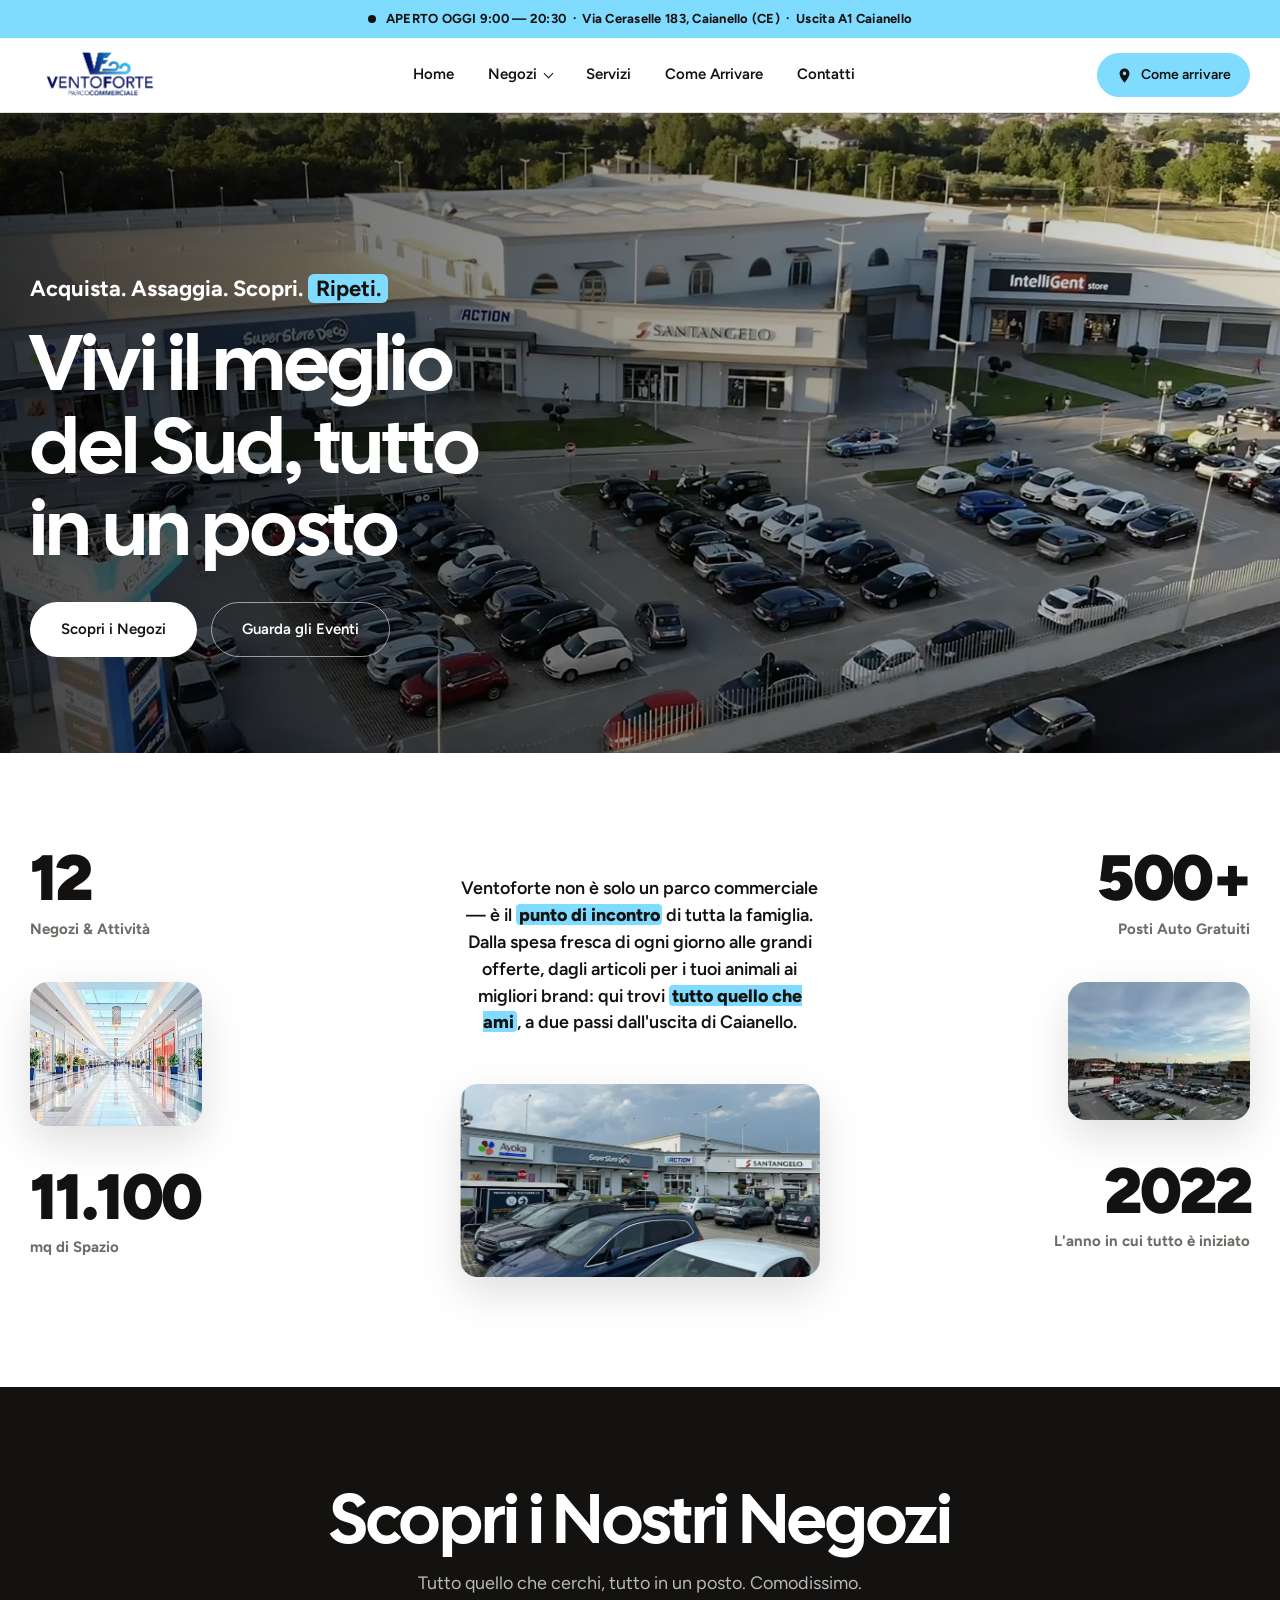
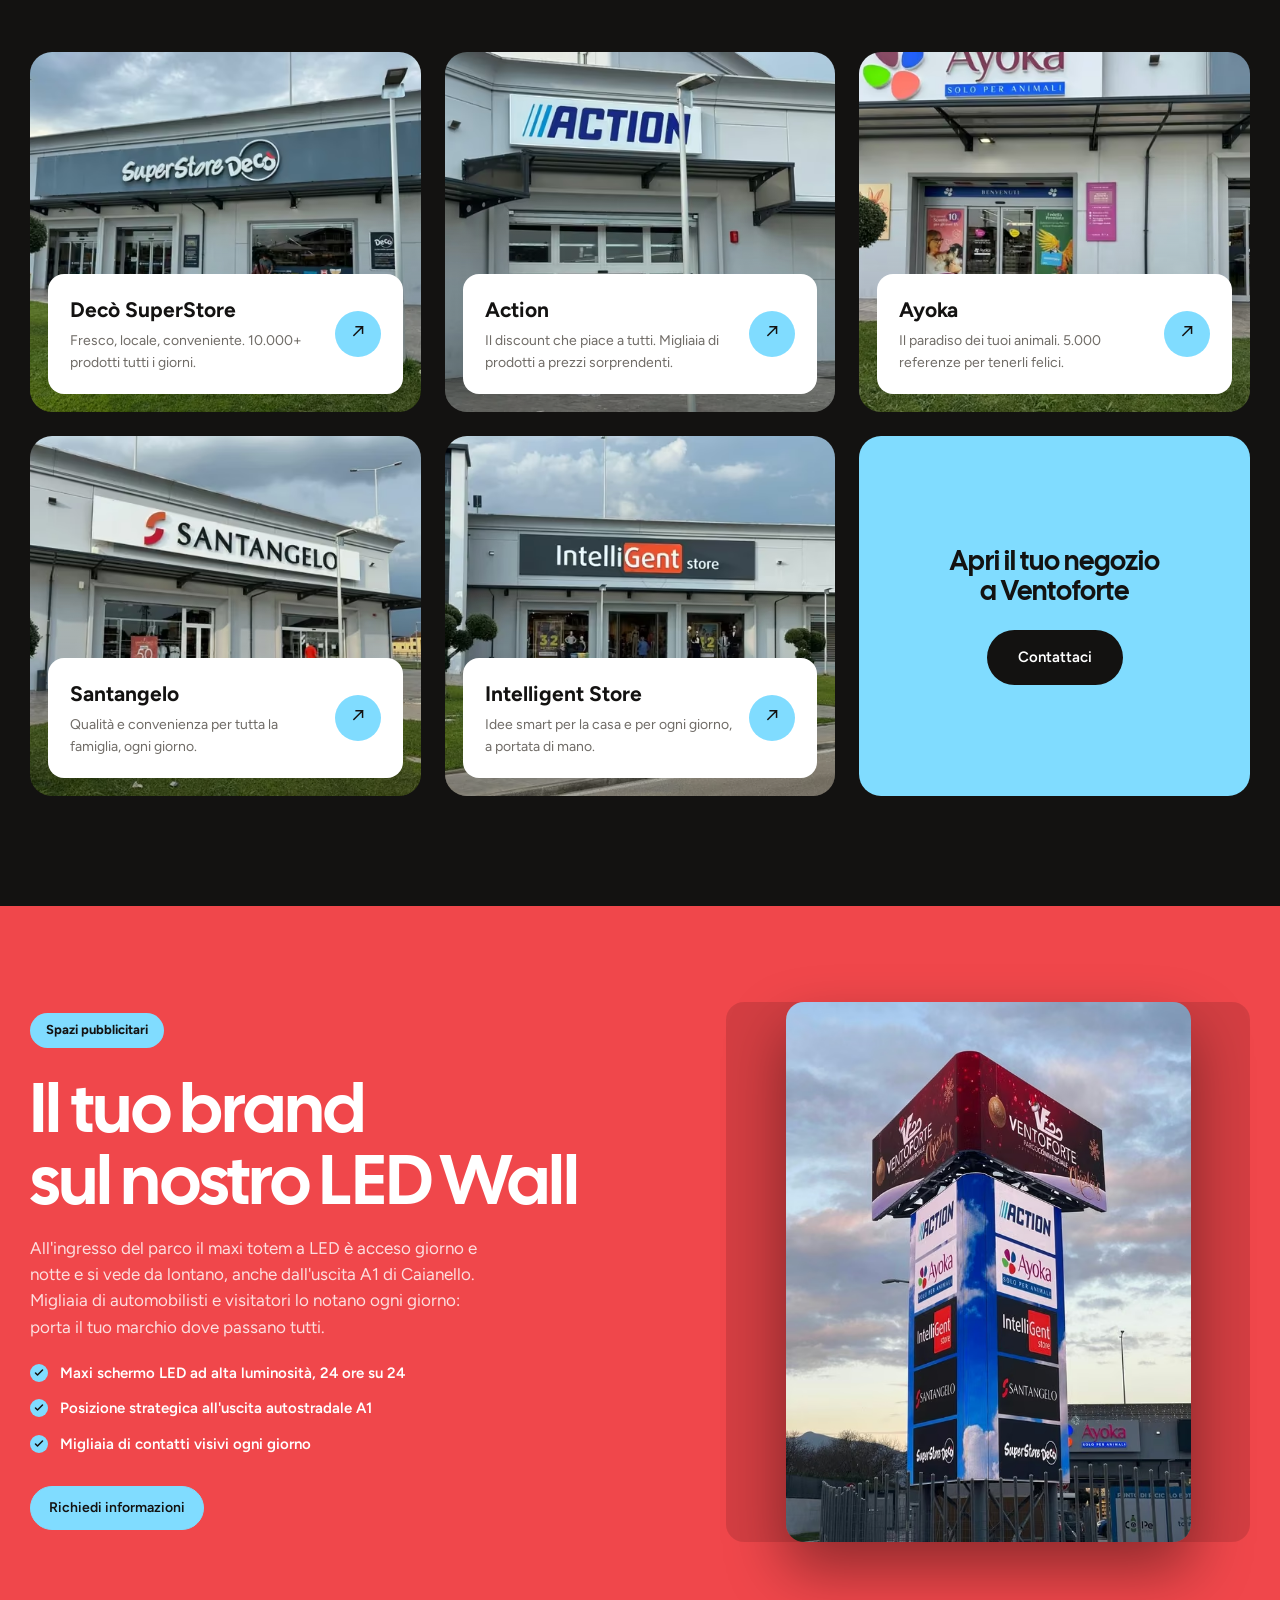
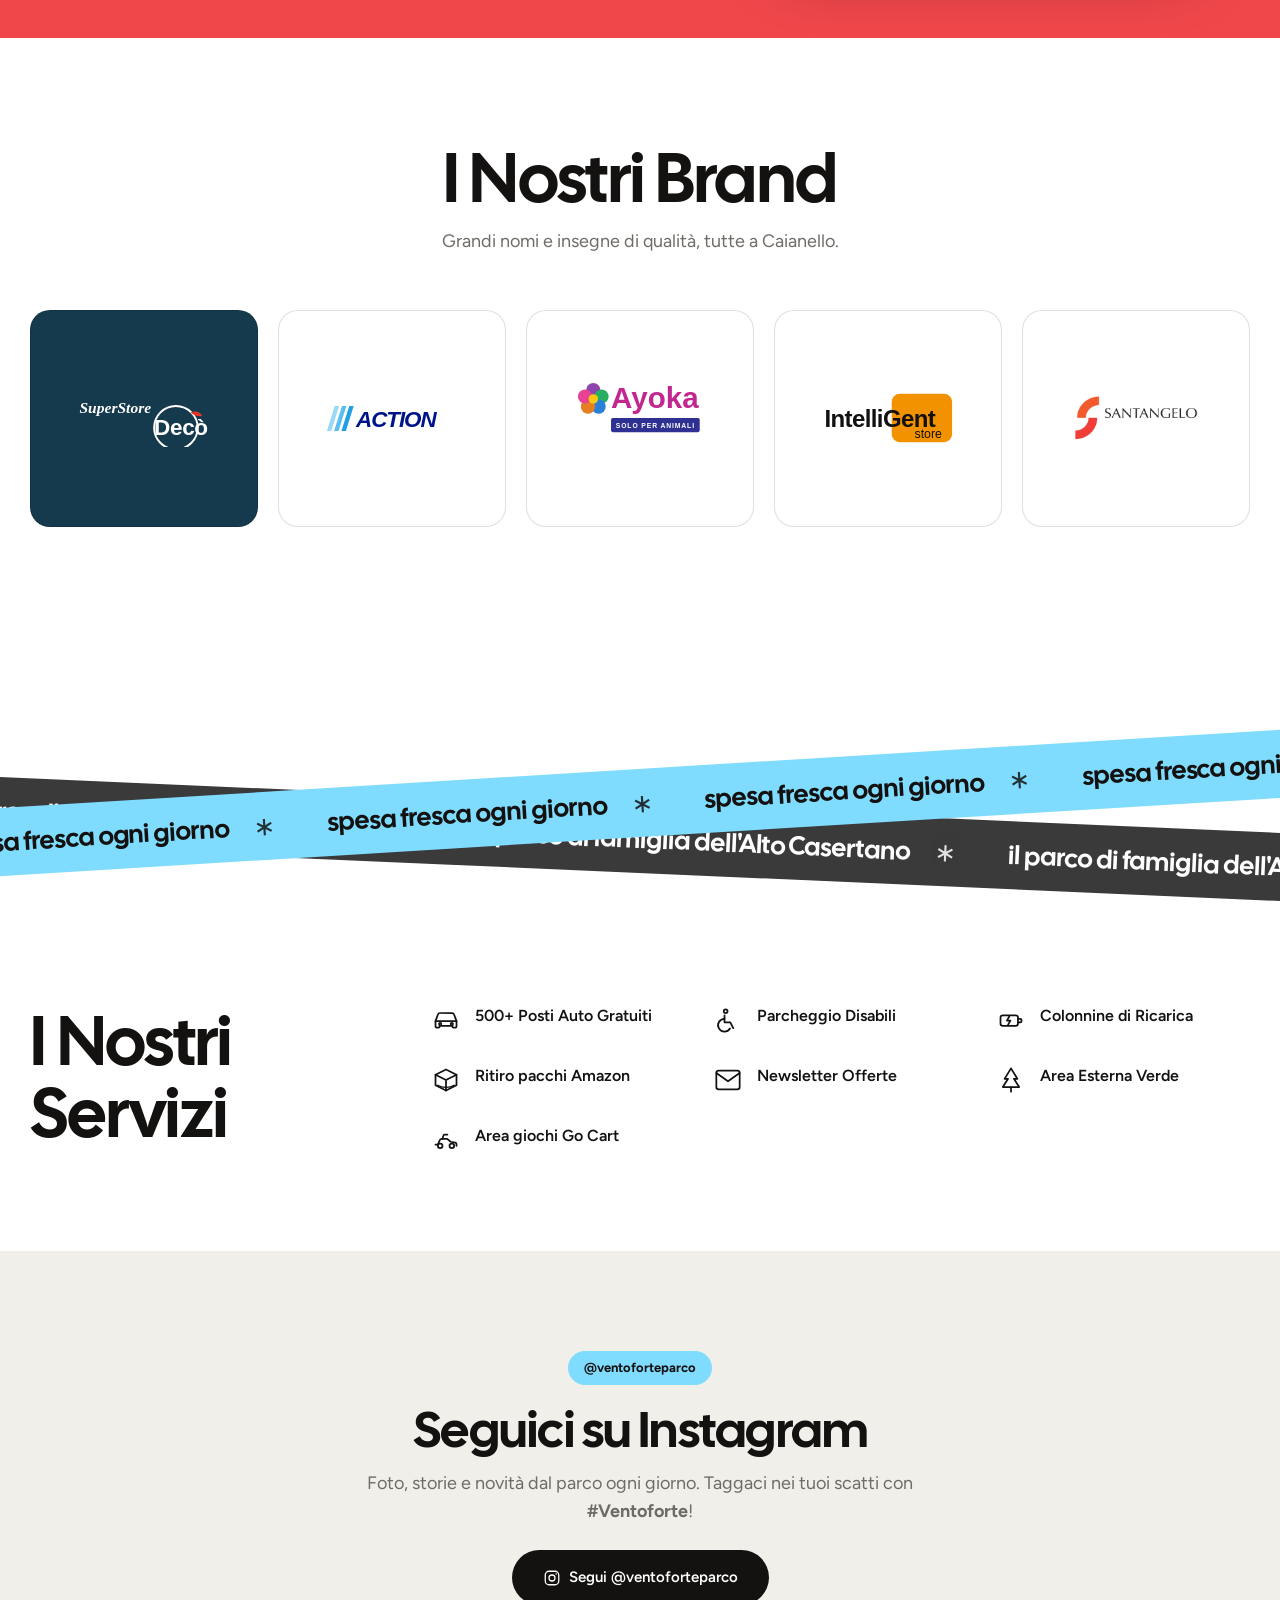
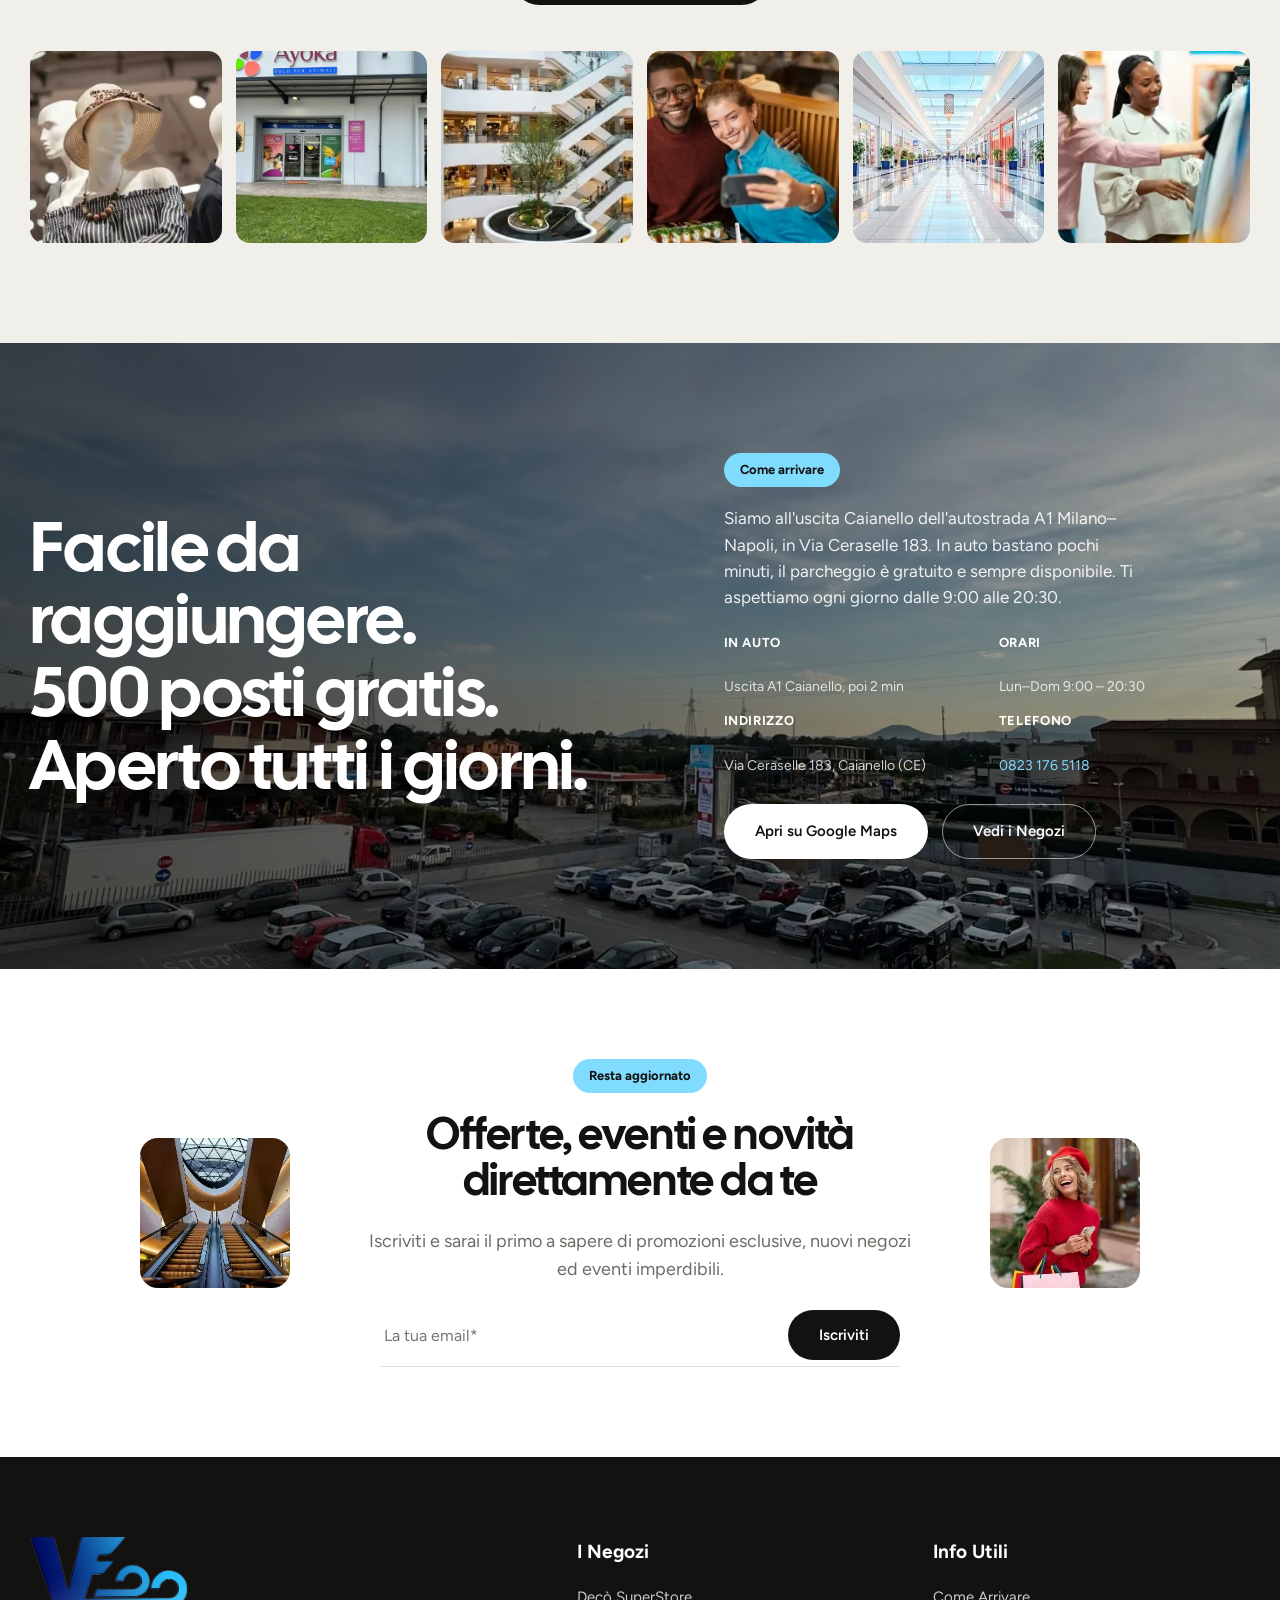
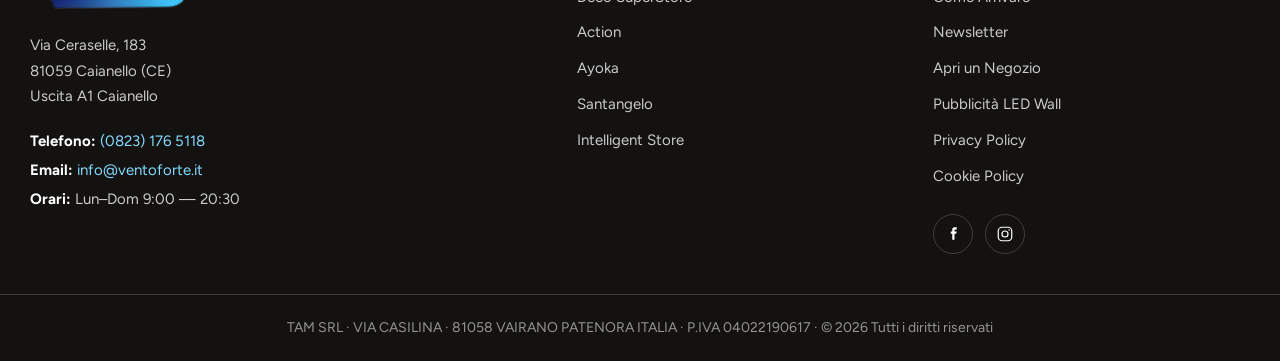
==== commit 06444c88: "Merge branch 'master' of https://github.com/SeederaDev/vento-forte" ====
--- a/index.html
+++ b/index.html
@@ -4,7 +4,7 @@
 <meta charset="UTF-8" />
 <meta name="viewport" content="width=device-width, initial-scale=1.0" />
 <title>Ventoforte — Parco Commerciale | Caianello (CE)</title>
-<meta name="description" content="Ventoforte Parco Commerciale a Caianello. Supermercato Decò, Action, Ayoka e tanti altri negozi. Uscita A1 Caianello — 430 posti auto gratuiti." />
+<meta name="description" content="Ventoforte Parco Commerciale a Caianello. Supermercato Decò, Action, Ayoka e tanti altri negozi. Uscita A1 Caianello — 500 posti auto gratuiti." />
 <link rel="icon" href="assets/logos/ventoforte-official.png" />
 <link rel="preconnect" href="https://fonts.googleapis.com" />
 <link rel="preconnect" href="https://fonts.gstatic.com" crossorigin />
@@ -17,7 +17,7 @@
 <div class="topbar">
   <div class="container topbar__inner">
     <span class="topbar__dot"></span>
-    <span>APERTO OGGI 8:30 — 20:30 &nbsp;·&nbsp; Via Ceraselle 183, Caianello (CE) &nbsp;·&nbsp; Uscita A1 Caianello</span>
+    <span>APERTO OGGI 9:00 — 20:30 &nbsp;·&nbsp; Via Ceraselle 183, Caianello (CE) &nbsp;·&nbsp; Uscita A1 Caianello</span>
   </div>
 </div>
 
@@ -92,7 +92,7 @@
       <!-- colonna destra -->
       <div class="stats__col stats__col--r reveal">
         <div class="stat">
-          <div class="stat__num">430<span>+</span></div>
+          <div class="stat__num">500<span>+</span></div>
           <div class="stat__label">Posti Auto Gratuiti</div>
         </div>
         <img src="assets/img/64-home-4.avif" class="stat__photo stat__photo--c" alt="Esterno del parco" />
@@ -157,13 +157,10 @@
           <a href="intelligent-store.html" class="arrow-btn" aria-label="Scopri Intelligent Store">↗</a>
         </div>
       </article>
-      <article class="visit-card visit-card--soon reveal" style="background-color:#0d2b3a;background-image:url('assets/img/64-home-soon.avif');background-size:contain;background-repeat:no-repeat;background-position:center top">
-        <div class="visit-card__panel">
-          <div>
-            <h3>Altri in arrivo</h3>
-            <p>Vuoi aprire la tua attività nel parco? Contattaci.</p>
-          </div>
-          <a href="contatti.html" class="arrow-btn arrow-btn--plus" aria-label="Apri il tuo negozio">+</a>
+      <article class="visit-card visit-card--cta reveal">
+        <div class="visit-cta">
+          <h3>Apri il tuo negozio<br>a Ventoforte</h3>
+          <a href="contatti.html" class="btn btn--dark">Contattaci</a>
         </div>
       </article>
     </div>
@@ -259,6 +256,27 @@
     <div class="events__nav">
       <button class="round-btn" id="evPrev" aria-label="Precedente">‹</button>
       <button class="round-btn" id="evNext" aria-label="Successivo">›</button>
+    </div>
+  </div>
+</section>
+
+<!-- ================= PUBBLICITÀ / LED WALL ================= -->
+<section class="adv" id="pubblicita">
+  <div class="container adv__inner">
+    <div class="adv__text reveal">
+      <span class="eyebrow-tag">Spazi pubblicitari</span>
+      <h2 class="section-title section-title--light">Il tuo brand<br>sul nostro LED Wall</h2>
+      <p>All'ingresso del parco il maxi totem a LED è acceso giorno e notte e si vede da lontano, anche dall'uscita A1 di Caianello. Migliaia di automobilisti e visitatori lo notano ogni giorno: porta il tuo marchio dove passano tutti.</p>
+      <ul class="adv__points">
+        <li>Maxi schermo LED ad alta luminosità, 24 ore su 24</li>
+        <li>Posizione strategica all'uscita autostradale A1</li>
+        <li>Migliaia di contatti visivi ogni giorno</li>
+      </ul>
+      <a href="pubblicita.html" class="btn btn--yellow">Richiedi informazioni</a>
+    </div>
+
+    <div class="adv__media reveal">
+      <img src="assets/img/led-wall.avif" alt="Il totem LED Wall all'ingresso di Ventoforte" class="adv__photo" />
     </div>
   </div>
 </section>
@@ -345,63 +363,50 @@
   <div class="container services__inner">
     <h2 class="section-title services__title reveal">I Nostri Servizi</h2>
     <ul class="services__grid reveal">
-      <li><span class="svc-ico"><svg viewBox="0 0 24 24" fill="none" stroke="currentColor" stroke-width="1.5" stroke-linecap="round" stroke-linejoin="round"><rect x="3" y="11" width="18" height="11" rx="2"/><path d="M7 11V7a5 5 0 0 1 10 0v4"/></svg></span>430 Posti Auto Gratuiti</li>
-      <li><span class="svc-ico"><svg viewBox="0 0 24 24" fill="none" stroke="currentColor" stroke-width="1.5" stroke-linecap="round" stroke-linejoin="round"><rect x="3" y="6" width="18" height="13" rx="2"/><path d="M3 10h18M7 15h4"/></svg></span>Bancomat ATM</li>
-      <li><span class="svc-ico"><svg viewBox="0 0 24 24" fill="none" stroke="currentColor" stroke-width="1.5" stroke-linecap="round" stroke-linejoin="round"><path d="M2 8.5a15 15 0 0 1 20 0"/><path d="M5 12a10 10 0 0 1 14 0"/><path d="M8.5 15.5a5 5 0 0 1 7 0"/><circle cx="12" cy="19" r=".6" fill="currentColor"/></svg></span>Wi-Fi Gratuito</li>
-      <li><span class="svc-ico"><svg viewBox="0 0 24 24" fill="none" stroke="currentColor" stroke-width="1.5" stroke-linecap="round" stroke-linejoin="round"><path d="M9 10a1 1 0 1 0 0-2 1 1 0 0 0 0 2z" fill="currentColor" stroke="none"/><path d="M9 10v8M15 6v12"/><path d="M3 8c2-2 4-3 6-2s4 2 6 0"/></svg></span>Accesso Disabili</li>
-      <li><span class="svc-ico"><svg viewBox="0 0 24 24" fill="none" stroke="currentColor" stroke-width="1.5" stroke-linecap="round" stroke-linejoin="round"><circle cx="10" cy="4.5" r="1.6"/><path d="M9 8v6h5l2.5 5"/><path d="M9 11a5.5 5.5 0 1 0 4.7 8.3"/></svg></span>Servizi per Disabili</li>
+      <li><span class="svc-ico"><svg viewBox="0 0 24 24" fill="none" stroke="currentColor" stroke-width="1.5" stroke-linecap="round" stroke-linejoin="round"><path d="M3 13l2-5.5A2 2 0 0 1 6.9 6h10.2a2 2 0 0 1 1.9 1.5L21 13v4.5a1 1 0 0 1-1 1h-1.5a1 1 0 0 1-1-1V17H6.5v.5a1 1 0 0 1-1 1H4a1 1 0 0 1-1-1z"/><path d="M3 13h18"/><circle cx="7" cy="15.5" r="1"/><circle cx="17" cy="15.5" r="1"/></svg></span>500+ Posti Auto Gratuiti</li>
+      <li><span class="svc-ico"><svg viewBox="0 0 24 24" fill="none" stroke="currentColor" stroke-width="1.5" stroke-linecap="round" stroke-linejoin="round"><circle cx="10" cy="4.5" r="1.6"/><path d="M9 8v6h5l2.5 5"/><path d="M9 11a5.5 5.5 0 1 0 4.7 8.3"/></svg></span>Parcheggio Disabili</li>
       <li><span class="svc-ico"><svg viewBox="0 0 24 24" fill="none" stroke="currentColor" stroke-width="1.5" stroke-linecap="round" stroke-linejoin="round"><rect x="3" y="8" width="15" height="9" rx="2"/><path d="M18 11h2a1 1 0 0 1 1 1v1a1 1 0 0 1-1 1h-2"/><path d="m10.5 9-2 3.5h3L9.5 16"/></svg></span>Colonnine di Ricarica</li>
-      <li><span class="svc-ico"><svg viewBox="0 0 24 24" fill="none" stroke="currentColor" stroke-width="1.5" stroke-linecap="round" stroke-linejoin="round"><path d="M12 2C8 2 5 5 5 9c0 5 7 13 7 13s7-8 7-13c0-4-3-7-7-7z"/><circle cx="12" cy="9" r="2.5"/></svg></span>Punto Informazioni</li>
-      <li><span class="svc-ico"><svg viewBox="0 0 24 24" fill="none" stroke="currentColor" stroke-width="1.5" stroke-linecap="round" stroke-linejoin="round"><path d="M4 4h16v13H4z"/><path d="M8 21h8M12 17v4"/></svg></span>Servizi Igienici</li>
-      <li><span class="svc-ico"><svg viewBox="0 0 24 24" fill="none" stroke="currentColor" stroke-width="1.5" stroke-linecap="round" stroke-linejoin="round"><path d="M9 3H5a2 2 0 0 0-2 2v4m6-6h10a2 2 0 0 1 2 2v4M9 3v18m0 0h10a2 2 0 0 0 2-2V9M9 21H5a2 2 0 0 1-2-2V9m0 0h18"/></svg></span>Ritiro Click &amp; Collect</li>
+      <li><span class="svc-ico"><svg viewBox="0 0 24 24" fill="none" stroke="currentColor" stroke-width="1.5" stroke-linecap="round" stroke-linejoin="round"><path d="M3 7.5 12 3l9 4.5v9L12 21l-9-4.5z"/><path d="M3 7.5 12 12l9-4.5M12 12v9"/><path d="M5 16.5a9 5 0 0 0 14 0" stroke-width="1.2"/></svg></span>Ritiro pacchi Amazon</li>
       <li><span class="svc-ico"><svg viewBox="0 0 24 24" fill="none" stroke="currentColor" stroke-width="1.5" stroke-linecap="round" stroke-linejoin="round"><path d="M4 4h16c1.1 0 2 .9 2 2v12c0 1.1-.9 2-2 2H4c-1.1 0-2-.9-2-2V6c0-1.1.9-2 2-2z"/><polyline points="22,6 12,13 2,6"/></svg></span>Newsletter Offerte</li>
-      <li><span class="svc-ico"><svg viewBox="0 0 24 24" fill="none" stroke="currentColor" stroke-width="1.5" stroke-linecap="round" stroke-linejoin="round"><path d="M4 15s1-1 4-1 5 2 8 2 4-1 4-1V3s-1 1-4 1-5-2-8-2-4 1-4 1z"/><line x1="4" y1="22" x2="4" y2="15"/></svg></span>Area Esterna Verde</li>
-      <li><span class="svc-ico"><svg viewBox="0 0 24 24" fill="none" stroke="currentColor" stroke-width="1.5" stroke-linecap="round" stroke-linejoin="round"><circle cx="12" cy="5" r="2"/><path d="M9 9h6l1 7H8zM9 16l-1 5M15 16l1 5"/></svg></span>Fasciatoio Bimbi</li>
+      <li><span class="svc-ico"><svg viewBox="0 0 24 24" fill="none" stroke="currentColor" stroke-width="1.5" stroke-linecap="round" stroke-linejoin="round"><path d="M12 2 6.5 11h3L5 18h14l-4.5-7h3z"/><line x1="12" y1="18" x2="12" y2="22"/></svg></span>Area Esterna Verde</li>
+      <li><span class="svc-ico"><svg viewBox="0 0 24 24" fill="none" stroke="currentColor" stroke-width="1.5" stroke-linecap="round" stroke-linejoin="round"><path d="M3 16h2l1.5-3.5A2 2 0 0 1 8.3 11H13l3 2.5 3 .5a2 2 0 0 1 2 2v1"/><path d="M9 11l.6-2.5A1.5 1.5 0 0 1 11 7.3h2.2"/><circle cx="7" cy="17" r="2"/><circle cx="17" cy="17" r="2"/></svg></span>Area giochi Go Cart</li>
     </ul>
   </div>
 </section>
 
-<!-- ================= NEWS ================= -->
-<section class="news" id="news">
+<!-- ================= INSTAGRAM ================= -->
+<section class="instagram" id="instagram">
   <div class="container">
-    <h2 class="section-title center reveal">Novità &amp; Offerte</h2>
-    <p class="muted center reveal">Tieniti aggiornato su tutto quello che succede da Ventoforte.</p>
-    <div class="news__grid">
-      <article class="news-card reveal">
-        <div class="news-card__img" style="background-image:url('assets/img/blog-1.avif')"><span class="cat-tag">NOVITÀ</span></div>
-        <div class="news-card__body">
-          <h3>Arrivano i Prodotti dell'Estate da Decò</h3>
-          <p>Frutta di stagione, grigliate perfette e specialità locali campane. Il meglio del territorio, ogni giorno nel banco fresco.</p>
-          <a href="#" class="btn btn--ghost-dark btn--sm">Leggi di più</a>
-        </div>
-      </article>
-      <article class="news-card reveal">
-        <div class="news-card__img" style="background-image:url('assets/img/blog-2.avif')"><span class="cat-tag">OFFERTE</span></div>
-        <div class="news-card__body">
-          <h3>Le Pazze Offerte di Action</h3>
-          <p>Ogni mese nuovi arrivi a prezzi che non ti aspetti. Dalla casa alla bellezza, dallo sport ai giocattoli per i bimbi.</p>
-          <a href="#" class="btn btn--ghost-dark btn--sm">Sfoglia il volantino</a>
-        </div>
-      </article>
-      <article class="news-card reveal">
-        <div class="news-card__img" style="background-image:url('assets/img/blog-3.avif')"><span class="cat-tag">ANIMALI</span></div>
-        <div class="news-card__body">
-          <h3>Ayoka: tutto l'amore per il tuo animale</h3>
-          <p>Cibo, accessori, prodotti per la cura e il benessere. Ayoka è aperta anche la domenica dalle 8:00 alle 21:00.</p>
-          <a href="#" class="btn btn--ghost-dark btn--sm">Scopri Ayoka</a>
-        </div>
-      </article>
-      <article class="news-card reveal">
-        <div class="news-card__img" style="background-image:url('assets/img/blog-4.avif')"><span class="cat-tag cat-tag--offers">EVENTI</span></div>
-        <div class="news-card__body">
-          <span class="date">Prossimamente</span>
-          <h3>Stai pronto per il 4° Compleanno!</h3>
-          <p>Luglio 2026 si avvicina e stiamo preparando una festa ancora più grande. Iscriviti alla newsletter per non perderti nulla.</p>
-          <a href="#newsletter" class="btn btn--ghost-dark btn--sm">Iscriviti subito</a>
-        </div>
-      </article>
-    </div>
-    <div class="center reveal" style="margin-top:10px"><a href="#" class="btn btn--dark">Tutte le Notizie</a></div>
+    <div class="ig__head reveal">
+      <span class="eyebrow-tag">@ventoforteparco</span>
+      <h2 class="section-title center">Seguici su Instagram</h2>
+      <p class="muted center">Foto, storie e novità dal parco ogni giorno. Taggaci nei tuoi scatti con <strong>#Ventoforte</strong>!</p>
+      <a href="https://www.instagram.com/ventoforteparco/" target="_blank" rel="noopener" class="btn btn--dark ig__follow">
+        <svg viewBox="0 0 24 24" width="18" height="18" fill="none" stroke="currentColor" stroke-width="1.7"><rect x="3" y="3" width="18" height="18" rx="5"/><circle cx="12" cy="12" r="4"/><circle cx="17.5" cy="6.5" r="1" fill="currentColor" stroke="none"/></svg>
+        Segui @ventoforteparco
+      </a>
+    </div>
+
+    <!-- ░░░░░░░░░░░░░░░░░░░░░░░░░░░░░░░░░░░░░░░░░░░░░░░░░░░░░░░░░░░░░░░░░
+         FEED INSTAGRAM
+         Incolla qui sotto il codice del widget LightWidget (gratis).
+         Istruzioni passo-passo in:  GUIDA-INSTAGRAM.md
+         Poi cancella la griglia di anteprima ".ig__preview" qui sotto.
+         ░░░░░░░░░░░░░░░░░░░░░░░░░░░░░░░░░░░░░░░░░░░░░░░░░░░░░░░░░░░░░░░░░ -->
+    <div class="ig__feed reveal" id="instagram-feed">
+
+      <!-- ▼▼▼ ANTEPRIMA TEMPORANEA — sostituiscila con il widget ▼▼▼ -->
+      <div class="ig__preview">
+        <a href="https://www.instagram.com/ventoforteparco/" target="_blank" rel="noopener" class="ig__tile"><img src="assets/img/blog-1.avif" alt="Instagram Ventoforte" loading="lazy" /><span class="ig__ico"></span></a>
+        <a href="https://www.instagram.com/ventoforteparco/" target="_blank" rel="noopener" class="ig__tile"><img src="assets/img/64-home-7.avif" alt="Instagram Ventoforte" loading="lazy" /><span class="ig__ico"></span></a>
+        <a href="https://www.instagram.com/ventoforteparco/" target="_blank" rel="noopener" class="ig__tile"><img src="assets/img/blog-2.avif" alt="Instagram Ventoforte" loading="lazy" /><span class="ig__ico"></span></a>
+        <a href="https://www.instagram.com/ventoforteparco/" target="_blank" rel="noopener" class="ig__tile"><img src="assets/img/blog-3.avif" alt="Instagram Ventoforte" loading="lazy" /><span class="ig__ico"></span></a>
+        <a href="https://www.instagram.com/ventoforteparco/" target="_blank" rel="noopener" class="ig__tile"><img src="assets/img/64-home-2.avif" alt="Instagram Ventoforte" loading="lazy" /><span class="ig__ico"></span></a>
+        <a href="https://www.instagram.com/ventoforteparco/" target="_blank" rel="noopener" class="ig__tile"><img src="assets/img/blog-4.avif" alt="Instagram Ventoforte" loading="lazy" /><span class="ig__ico"></span></a>
+      </div>
+      <!-- ▲▲▲ FINE ANTEPRIMA ▲▲▲ -->
+
+    </div>
   </div>
 </section>
 
@@ -411,17 +416,17 @@
   <div class="access__overlay"></div>
   <div class="container access__inner">
     <div class="access__left reveal">
-      <h2 class="section-title section-title--light">Facile da raggiungere.<br>430 posti gratis.<br>Aperto tutti i giorni.</h2>
+      <h2 class="section-title section-title--light">Facile da raggiungere.<br>500 posti gratis.<br>Aperto tutti i giorni.</h2>
     </div>
     <div class="access__right reveal">
       <span class="eyebrow-tag">Come arrivare</span>
-      <p>Siamo all'uscita Caianello dell'autostrada A1 Milano–Napoli, in Via Ceraselle 183. In auto bastano pochi minuti, il parcheggio è gratuito e sempre disponibile. Ti aspettiamo ogni giorno dalle 8:30 alle 20:30.</p>
+      <p>Siamo all'uscita Caianello dell'autostrada A1 Milano–Napoli, in Via Ceraselle 183. In auto bastano pochi minuti, il parcheggio è gratuito e sempre disponibile. Ti aspettiamo ogni giorno dalle 9:00 alle 20:30.</p>
       <div class="access__info-grid">
         <div class="access__info-item">
           <strong>In auto</strong><br>Uscita A1 Caianello, poi 2 min
         </div>
         <div class="access__info-item">
-          <strong>Orari</strong><br>Lun–Dom 8:30 – 20:30
+          <strong>Orari</strong><br>Lun–Dom 9:00 – 20:30
         </div>
         <div class="access__info-item">
           <strong>Indirizzo</strong><br>Via Ceraselle 183, Caianello (CE)
@@ -470,7 +475,7 @@
       </address>
       <p class="footer__contact"><strong>Telefono:</strong> <a href="tel:08231765118">(0823) 176 5118</a></p>
       <p class="footer__contact"><strong>Email:</strong> <a href="mailto:info@ventoforte.it">info@ventoforte.it</a></p>
-      <p class="footer__hours"><strong>Orari:</strong> Lun–Dom 8:30 — 20:30</p>
+      <p class="footer__hours"><strong>Orari:</strong> Lun–Dom 9:00 — 20:30</p>
     </div>
     <div class="footer__col">
       <h4>I Negozi</h4>
@@ -488,6 +493,7 @@
         <li><a href="#info">Come Arrivare</a></li>
         <li><a href="#newsletter">Newsletter</a></li>
         <li><a href="contatti.html">Apri un Negozio</a></li>
+        <li><a href="pubblicita.html">Pubblicità LED Wall</a></li>
         <li><a href="privacy.html">Privacy Policy</a></li>
         <li><a href="cookie.html">Cookie Policy</a></li>
       </ul>
--- a/css/styles.css
+++ b/css/styles.css
@@ -3,7 +3,7 @@
    Tokens extracted from city-plaza.cmsmasters.studio/main
 =================================================================== */
 :root{
-  --yellow:#2fc6ff;
+  --yellow:#80dcff;
   --ink:#131211;
   --ink-2:#151515;
   --dark:#1a1917;
@@ -175,8 +175,8 @@
   text-align:center;
   font-family:var(--font-body);
   font-weight:600;
-  font-size:clamp(17px,1.4vw,21px);
-  line-height:1.62;
+  font-size:clamp(17px,1.4vw,20px);
+  line-height:1.5;
   color:var(--ink);
   max-width:360px;
 }
@@ -208,9 +208,9 @@
 .visit{background:var(--ink);padding:96px 0 110px;color:var(--white)}
 .visit__grid{display:grid;grid-template-columns:repeat(3,1fr);gap:24px;margin-top:54px}
 .visit-card{position:relative;height:360px;border-radius:var(--radius);background-size:cover;background-position:center;overflow:hidden;display:flex;align-items:flex-end;padding:18px}
-.visit-card--soon{background:linear-gradient(150deg,#0d2b3a,#15394d)}
-.visit-card--soon::after{display:none}
-.arrow-btn--plus{background:transparent;border:1.5px solid var(--ink);font-size:24px}
+.visit-card--cta{background:var(--yellow);align-items:center;justify-content:center;text-align:center;padding:32px}
+.visit-card--cta::after{display:none}
+.visit-cta h3{font-family:var(--font-display);font-weight:400;font-size:clamp(24px,2.1vw,32px);line-height:1.12;color:var(--ink);margin-bottom:24px}
 .visit-card::after{content:"";position:absolute;inset:0;background:linear-gradient(180deg,transparent 40%,rgba(0,0,0,.35));pointer-events:none}
 .visit-card__panel{position:relative;z-index:2;width:100%;background:var(--white);color:var(--ink);border-radius:16px;padding:20px 22px;display:flex;align-items:center;justify-content:space-between;gap:16px}
 .visit-card__panel h3{font-size:21px;font-weight:700;margin-bottom:4px}
@@ -236,6 +236,25 @@
 .round-btn{width:48px;height:48px;border-radius:50%;background:var(--yellow);color:var(--ink);font-size:22px;line-height:1;display:flex;align-items:center;justify-content:center;transition:transform .25s,background .25s}
 .round-btn:hover{transform:scale(1.08)}
 
+/* ===================== PUBBLICITÀ / LED WALL ===================== */
+.adv{background:#F0474B;color:var(--white);padding:96px 0;overflow:hidden}
+.adv__inner{display:grid;grid-template-columns:1.1fr .9fr;gap:56px;align-items:center}
+.adv__media{justify-self:center;display:flex;align-items:center;justify-content:center;width:100%;min-height:260px;border-radius:18px;background:rgba(0,0,0,.12)}
+.adv__photo{width:auto;max-width:100%;max-height:540px;border-radius:18px;box-shadow:0 28px 60px rgba(0,0,0,.4)}
+.adv__text .section-title{margin:6px 0 18px}
+.adv__text p{color:rgba(255,255,255,.82);font-size:17px;max-width:470px;margin-bottom:22px}
+.adv__points{display:flex;flex-direction:column;gap:12px;margin-bottom:30px}
+.adv__points li{position:relative;padding-left:30px;font-weight:600;font-size:15px;color:#fff}
+.adv__points li::before{content:"";position:absolute;left:0;top:2px;width:18px;height:18px;border-radius:50%;background:var(--yellow);
+  background-image:url("data:image/svg+xml,%3Csvg xmlns='http://www.w3.org/2000/svg' viewBox='0 0 24 24' fill='none' stroke='%23131211' stroke-width='3' stroke-linecap='round' stroke-linejoin='round'%3E%3Cpath d='M5 12l4 4 10-10'/%3E%3C/svg%3E");background-size:12px;background-repeat:no-repeat;background-position:center}
+.adv__totem{justify-self:center;width:240px;display:flex;flex-direction:column;align-items:center;gap:12px;filter:drop-shadow(0 30px 55px rgba(0,0,0,.55))}
+.adv__totem-top{width:100%;background:linear-gradient(135deg,#b3122a,#7a0c1d);border-radius:14px;padding:20px 16px;display:flex;justify-content:center}
+.adv__totem-top img{height:46px;width:auto;filter:brightness(0) invert(1)}
+.adv__totem-screen{width:168px;background:linear-gradient(180deg,#39b2ec,#0b6fb0);border-radius:12px;padding:13px;display:flex;flex-direction:column;gap:11px}
+.adv__slot{background:#fff;border-radius:8px;height:56px;display:flex;align-items:center;justify-content:center;padding:9px}
+.adv__slot img{max-height:32px;max-width:86%;object-fit:contain}
+.adv__slot--you{background:var(--yellow);color:var(--ink);font-weight:800;font-size:13px;letter-spacing:.01em;text-align:center}
+
 /* ===================== BRANDS ===================== */
 .brands{padding:104px 0}
 .brands__grid{display:grid;grid-template-columns:repeat(5,1fr);gap:20px;margin:54px 0 48px}
@@ -280,15 +299,24 @@
 .svc-ico{flex:0 0 auto;width:30px;height:30px;color:var(--ink);display:flex;align-items:center;justify-content:center}
 .svc-ico svg{width:28px;height:28px}
 
-/* ===================== NEWS ===================== */
-.news{background:var(--cream);padding:100px 0}
-.news__grid{display:grid;grid-template-columns:repeat(4,1fr);gap:24px;margin:54px 0 48px}
-.news-card{background:var(--white);border-radius:18px;overflow:hidden;display:flex;flex-direction:column}
-.news-card__img{position:relative;height:200px;background-size:cover;background-position:center}
-.news-card__body{padding:28px 22px 26px;display:flex;flex-direction:column;align-items:flex-start;gap:11px;flex:1}
-.news-card__body .date{color:var(--muted);font-size:13px;font-weight:500}
-.news-card__body h3{font-size:19px;font-weight:700;line-height:1.3}
-.news-card__body p{font-size:14px;color:var(--muted);flex:1}
+/* ===================== INSTAGRAM ===================== */
+.instagram{background:var(--cream);padding:100px 0}
+.ig__head{max-width:620px;margin:0 auto 46px;display:flex;flex-direction:column;align-items:center;text-align:center}
+.ig__head .section-title{font-size:clamp(32px,4vw,58px)}
+.ig__head .muted{margin:14px 0 24px}
+.ig__follow{align-self:center}
+.ig__feed{min-height:120px}
+.ig__preview{display:grid;grid-template-columns:repeat(6,1fr);gap:14px}
+.ig__tile{position:relative;aspect-ratio:1;border-radius:14px;overflow:hidden;display:block;background:var(--stone)}
+.ig__tile img{width:100%;height:100%;object-fit:cover;transition:transform .45s var(--ease)}
+.ig__tile::after{content:"";position:absolute;inset:0;background:rgba(19,18,17,0);transition:background .3s}
+.ig__tile:hover img{transform:scale(1.07)}
+.ig__tile:hover::after{background:rgba(19,18,17,.22)}
+.ig__ico{position:absolute;inset:0;margin:auto;width:30px;height:30px;opacity:0;transform:scale(.8);transition:.3s;z-index:2;
+  background:url("data:image/svg+xml,%3Csvg xmlns='http://www.w3.org/2000/svg' viewBox='0 0 24 24' fill='none' stroke='%23ffffff' stroke-width='2'%3E%3Crect x='3' y='3' width='18' height='18' rx='5'/%3E%3Ccircle cx='12' cy='12' r='4'/%3E%3Ccircle cx='17.5' cy='6.5' r='1' fill='%23ffffff' stroke='none'/%3E%3C/svg%3E") center/contain no-repeat}
+.ig__tile:hover .ig__ico{opacity:1;transform:scale(1)}
+/* widget LightWidget incollato dall'utente */
+.lightwidget-widget{width:100%!important;border:0;overflow:hidden}
 
 /* ===================== ACCESS CTA ===================== */
 .access{position:relative;overflow:hidden;color:var(--white)}
@@ -321,8 +349,10 @@
 .field{display:flex;flex-direction:column;margin-bottom:16px}
 .field-row{display:grid;grid-template-columns:1fr 1fr;gap:16px}
 .field label{font-size:13px;font-weight:700;color:var(--ink);margin-bottom:7px}
-.field input,.field textarea{font-family:inherit;font-size:15px;color:var(--ink);background:var(--cream);border:1.5px solid transparent;border-radius:12px;padding:13px 15px;transition:border-color .2s,background .2s;width:100%;resize:vertical}
-.field input:focus,.field textarea:focus{outline:none;border-color:var(--yellow);background:var(--white)}
+.field input,.field textarea,.field select{font-family:inherit;font-size:15px;color:var(--ink);background:var(--cream);border:1.5px solid transparent;border-radius:12px;padding:13px 15px;transition:border-color .2s,background .2s;width:100%;resize:vertical}
+.field select{appearance:none;-webkit-appearance:none;cursor:pointer;
+  background-image:url("data:image/svg+xml,%3Csvg xmlns='http://www.w3.org/2000/svg' viewBox='0 0 24 24' fill='none' stroke='%23131211' stroke-width='2' stroke-linecap='round' stroke-linejoin='round'%3E%3Cpath d='M6 9l6 6 6-6'/%3E%3C/svg%3E");background-repeat:no-repeat;background-position:right 14px center;background-size:16px;padding-right:40px}
+.field input:focus,.field textarea:focus,.field select:focus{outline:none;border-color:var(--yellow);background-color:var(--white)}
 .contact__form .btn{width:100%;margin-top:6px}
 .form-status{font-size:14px;font-weight:600;margin-top:14px;min-height:1px;text-align:center}
 .form-status.is-ok{color:#1a7f4b}
@@ -382,7 +412,7 @@
   .services__inner{grid-template-columns:1fr;gap:30px}
   .services__grid{grid-template-columns:repeat(2,1fr)}
   .event-card{flex:0 0 calc((100% - 48px)/3)}
-  .news__grid{grid-template-columns:repeat(2,1fr)}
+  .ig__preview{grid-template-columns:repeat(3,1fr)}
   .brands__grid{grid-template-columns:repeat(4,1fr)}
   .footer__wordmark span{font-size:15vw}
 }
@@ -398,6 +428,9 @@
   .nav__link::before{display:none}
   .burger{display:flex}
   .visit__grid{grid-template-columns:1fr 1fr}
+  .adv__inner{grid-template-columns:1fr;gap:40px;text-align:center}
+  .adv__text p,.adv__points{margin-inline:auto}
+  .adv__points{display:inline-flex;text-align:left}
   .plan__inner{grid-template-columns:1fr;gap:60px}
   .plan__inset{left:auto;right:0}
   .access__inner{grid-template-columns:1fr;gap:30px;padding:80px 30px}
@@ -412,7 +445,7 @@
   .contact__form{padding:24px}
   .field-row{grid-template-columns:1fr}
   .event-card{flex:0 0 80%}
-  .news__grid{grid-template-columns:1fr}
+  .ig__preview{grid-template-columns:repeat(3,1fr)}
   .brands__grid{grid-template-columns:repeat(3,1fr)}
   .services__grid{grid-template-columns:1fr}
   .footer__top{grid-template-columns:1fr}
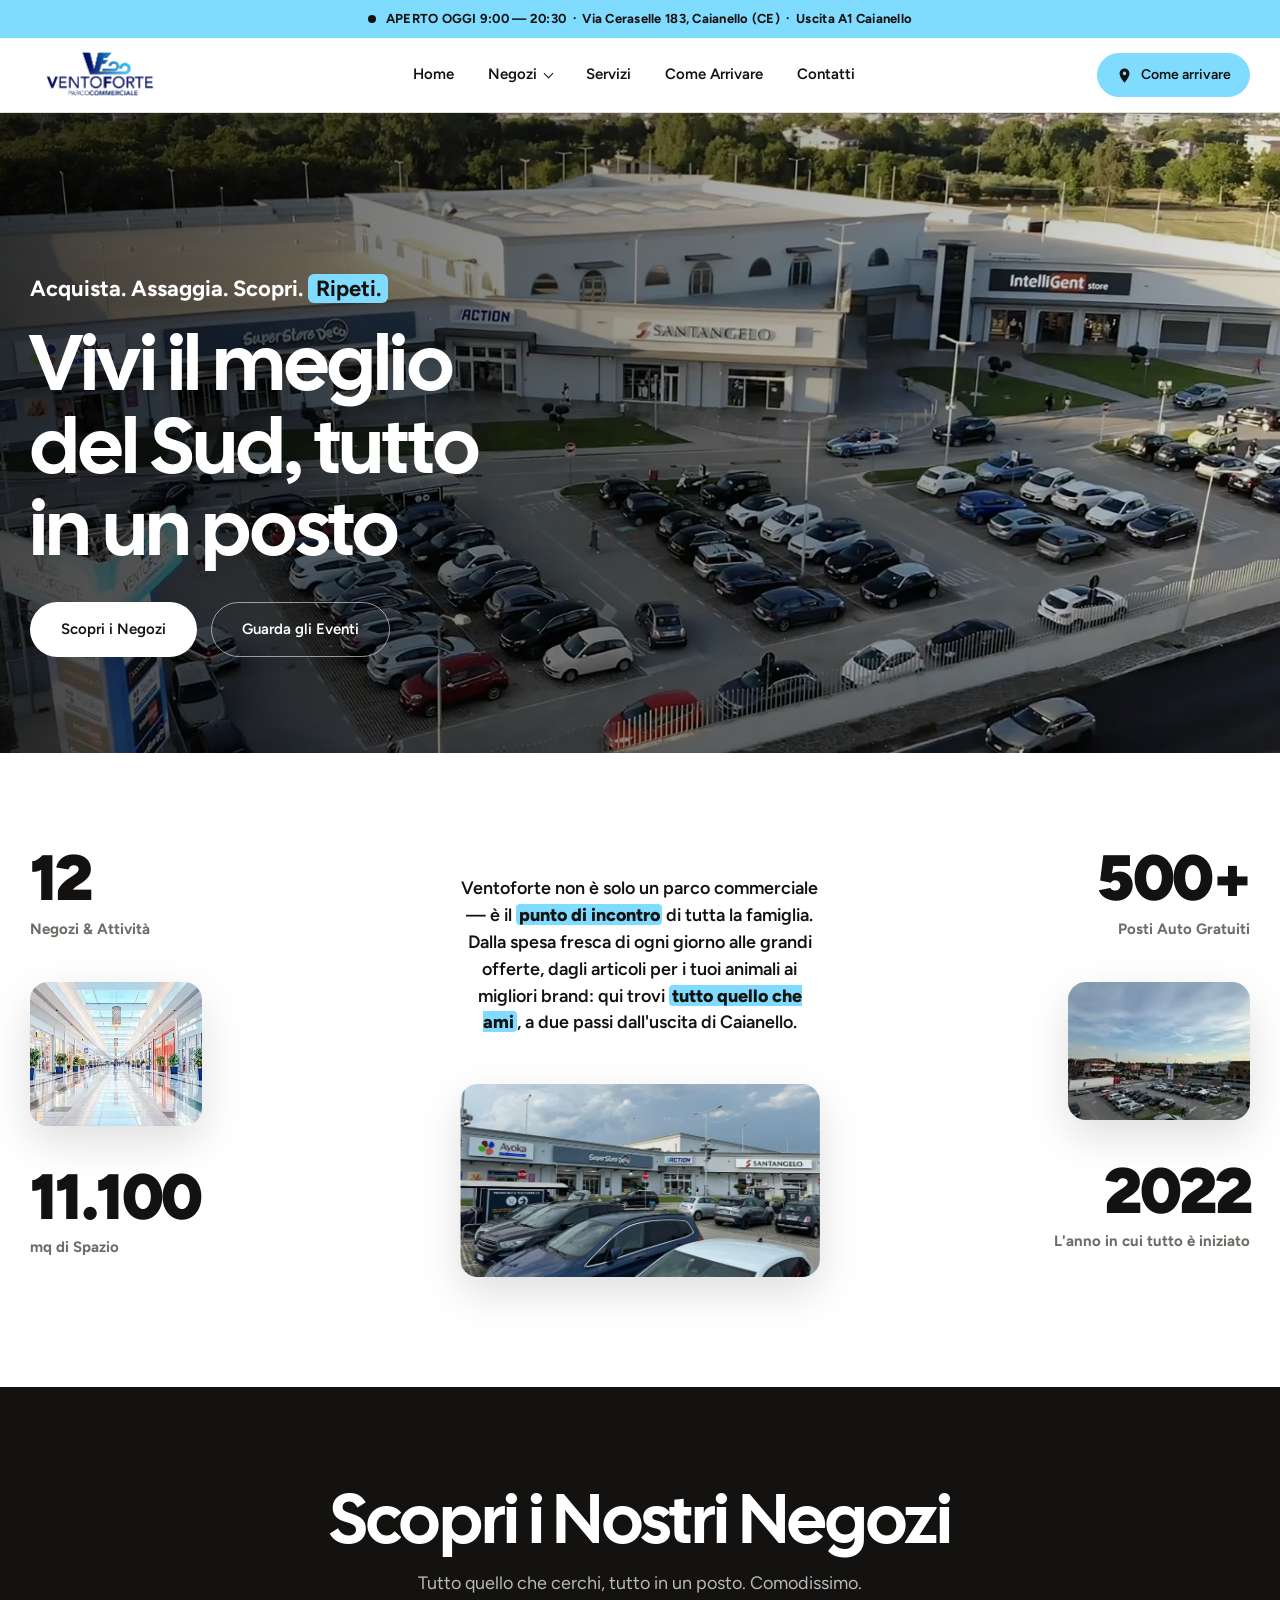
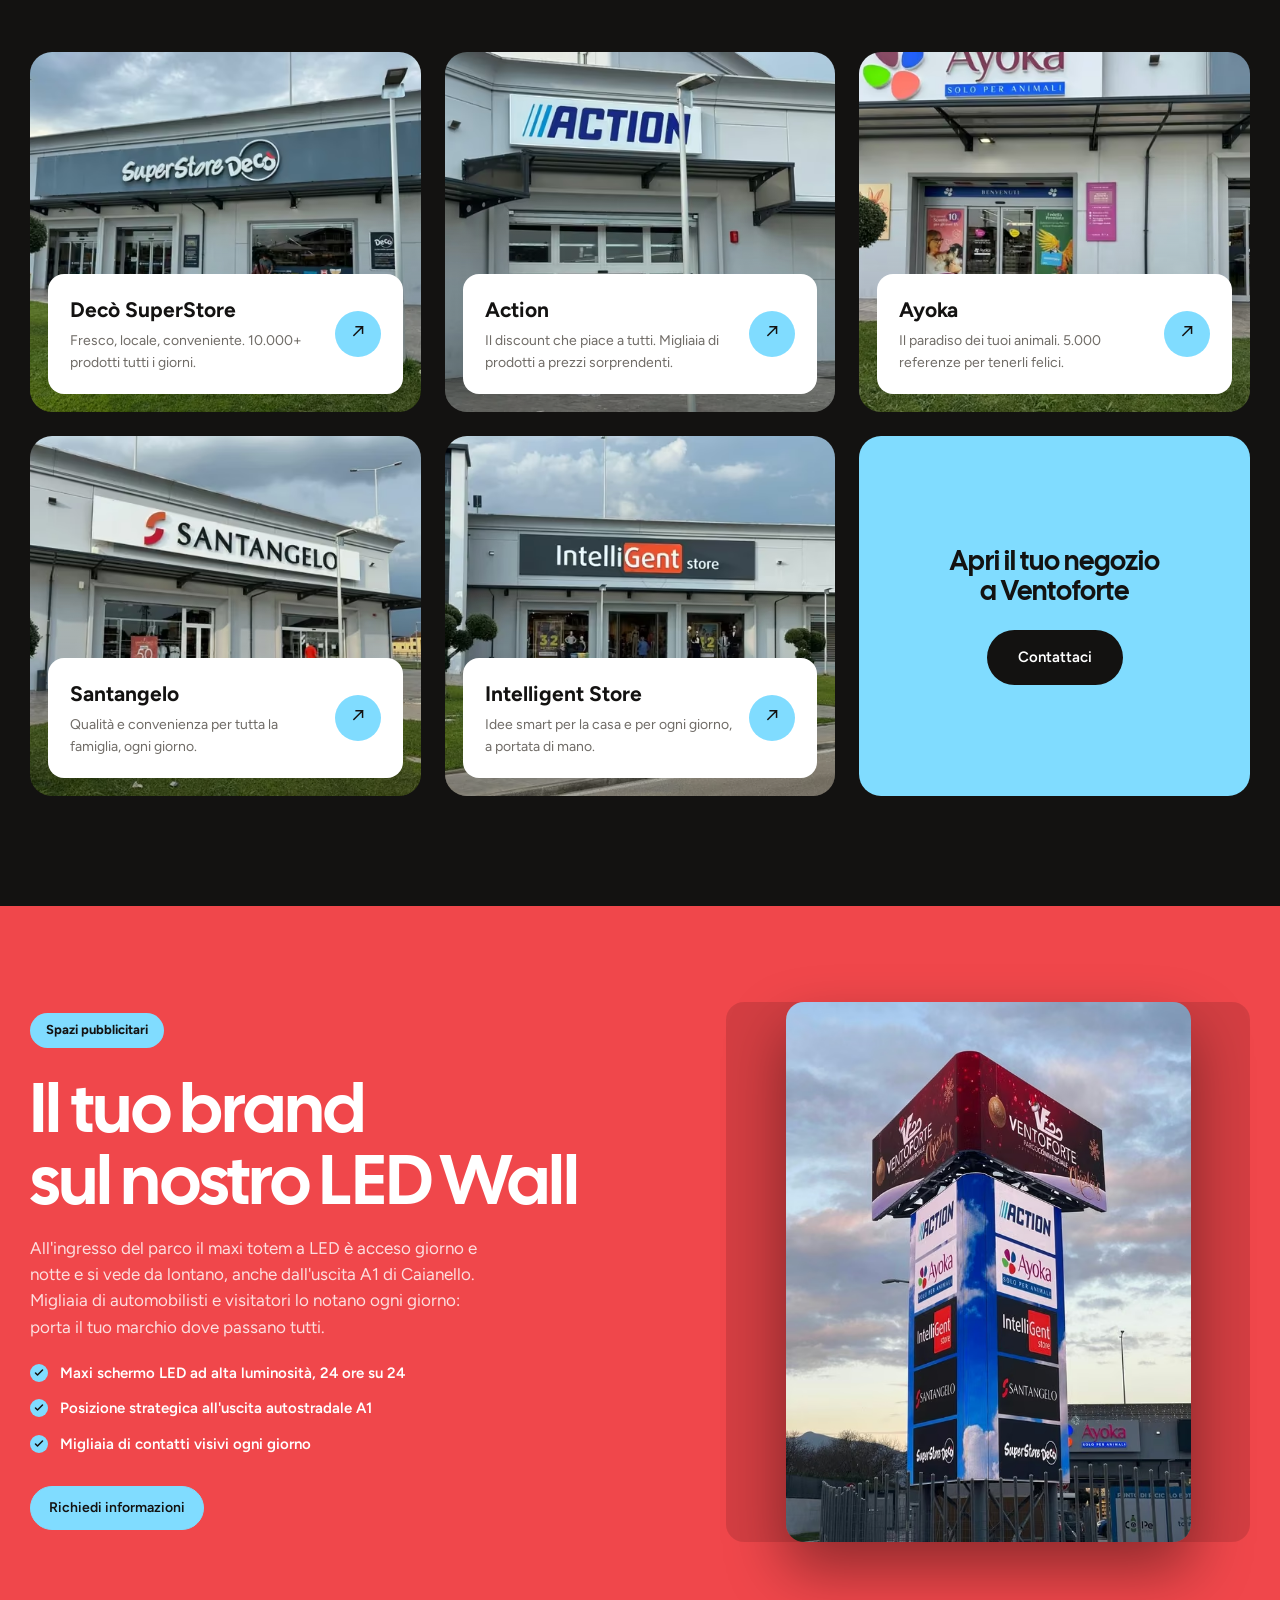
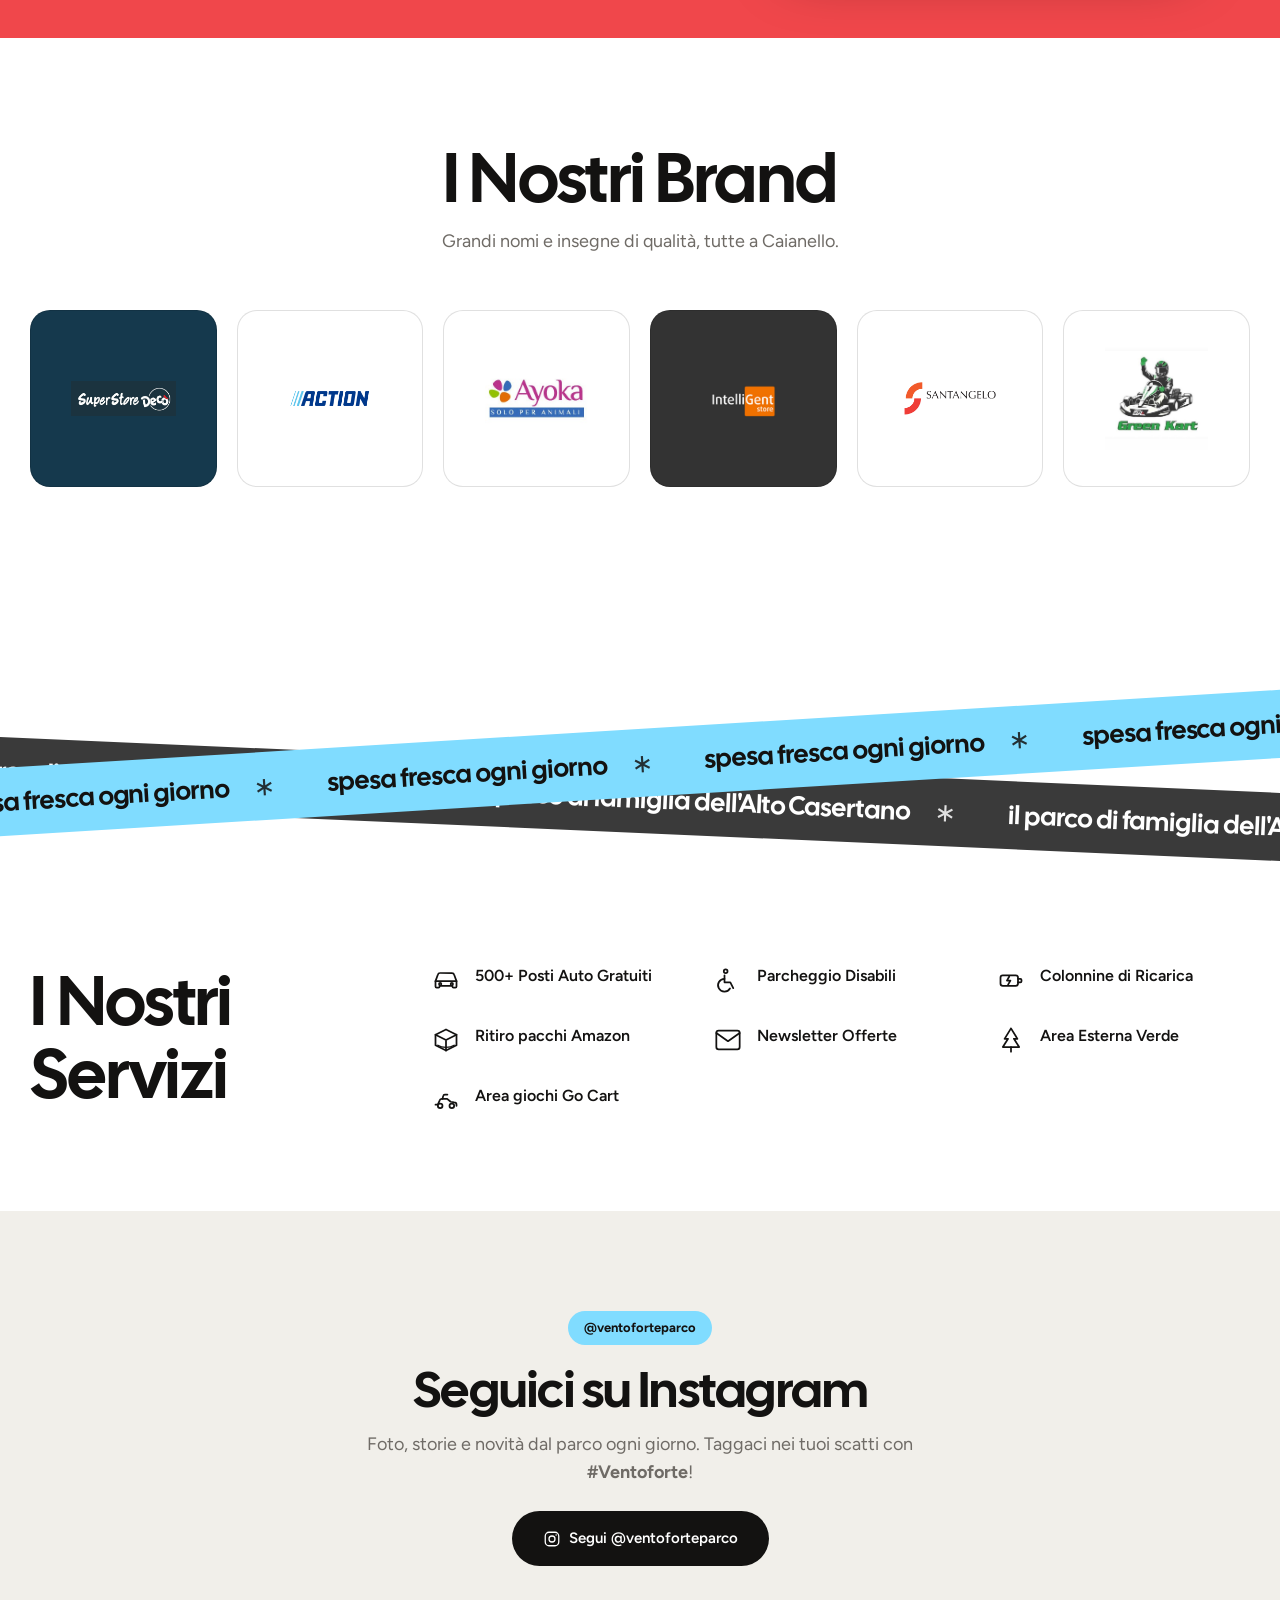
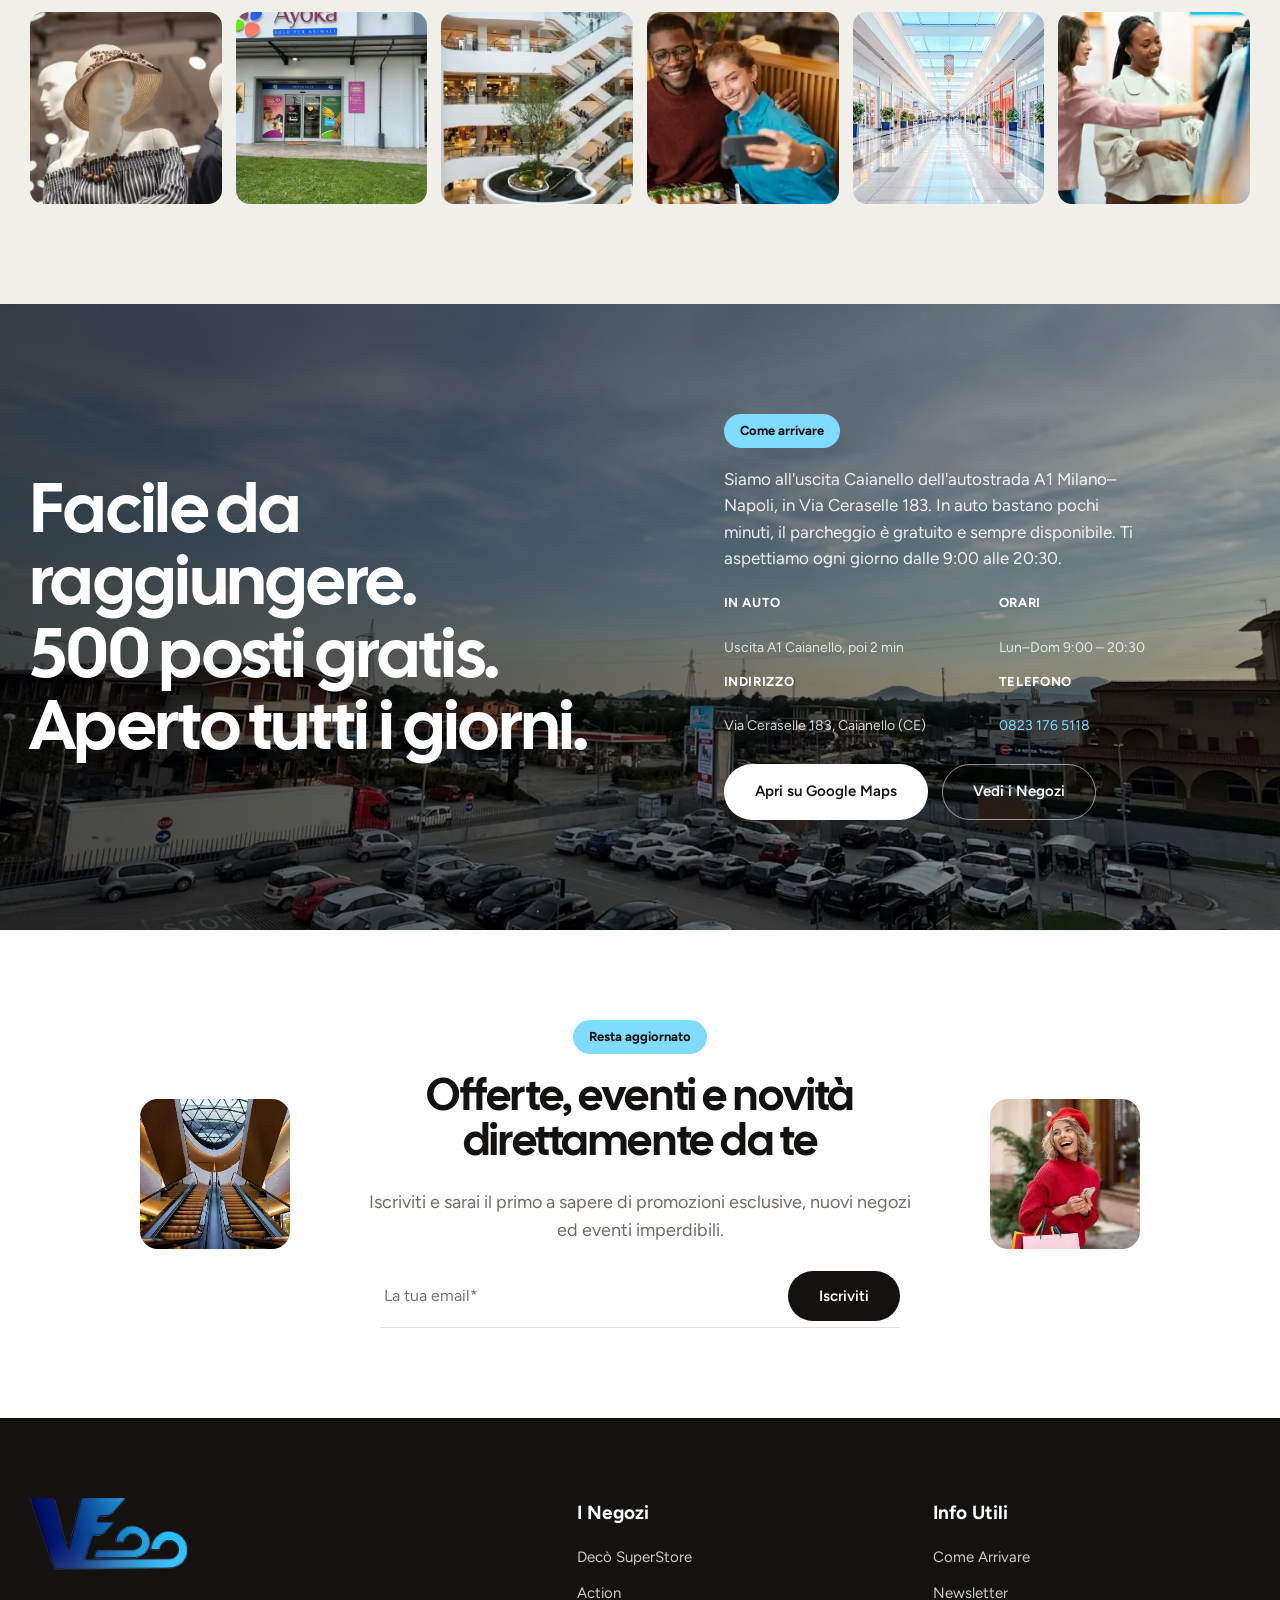
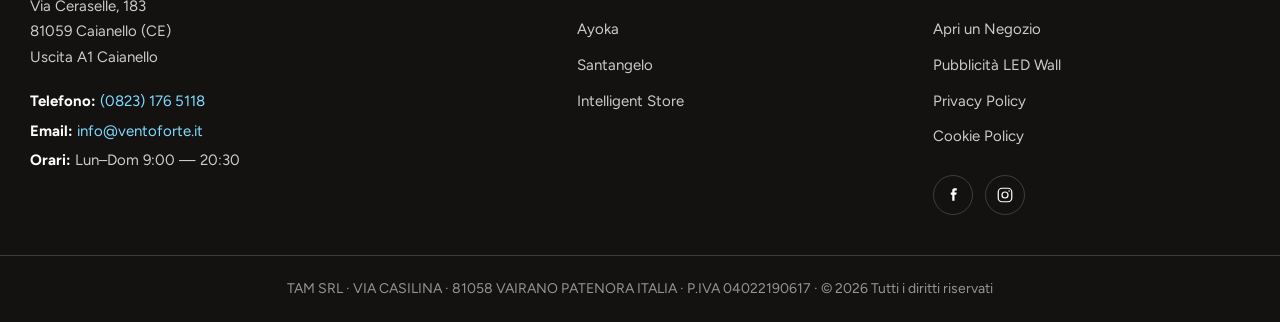
==== commit 01c09dcf: "Aggiunti loghi brand (clienti) e aggiornamenti index/styles Co-Authored-By: Claude Opus 4.8 <noreply" ====
--- a/index.html
+++ b/index.html
@@ -288,19 +288,22 @@
     <p class="muted center reveal">Grandi nomi e insegne di qualità, tutte a Caianello.</p>
     <div class="brands__grid reveal">
       <div class="brand-card brand-card--deco">
-        <img src="assets/logos/brand-deco.svg" alt="SuperStore Decò" />
+        <img src="assets/logos/brand-deco.jpg" alt="SuperStore Decò" />
       </div>
       <div class="brand-card">
-        <img src="assets/logos/brand-action.svg" alt="Action" />
+        <img src="assets/logos/brand-action.jpg" alt="Action" />
       </div>
       <div class="brand-card">
-        <img src="assets/logos/brand-ayoka.svg" alt="Ayoka" />
-      </div>
-      <div class="brand-card">
-        <img src="assets/logos/brand-intelligentstore.svg" alt="IntelliGent Store" />
+        <img src="assets/logos/brand-ayoka.jpg" alt="Ayoka" />
+      </div>
+      <div class="brand-card brand-card--dark">
+        <img src="assets/logos/brand-intelligentstore.jpg" alt="IntelliGent Store" />
       </div>
       <div class="brand-card">
         <img src="assets/logos/brand-santangelo.jpg" alt="Santangelo" />
+      </div>
+      <div class="brand-card">
+        <img src="assets/logos/brand-greenkart.jpg" alt="Green Kart" />
       </div>
     </div>
   </div>
--- a/css/styles.css
+++ b/css/styles.css
@@ -257,12 +257,13 @@
 
 /* ===================== BRANDS ===================== */
 .brands{padding:104px 0}
-.brands__grid{display:grid;grid-template-columns:repeat(5,1fr);gap:20px;margin:54px 0 48px}
+.brands__grid{display:grid;grid-template-columns:repeat(6,1fr);gap:20px;margin:54px 0 48px}
 .brand-card{aspect-ratio:1/.95;border:1px solid var(--line);border-radius:20px;display:flex;align-items:center;justify-content:center;padding:28px;transition:box-shadow .3s,transform .3s;background:var(--white);overflow:hidden}
 .brand-card:hover{box-shadow:0 14px 30px rgba(0,0,0,.07);transform:translateY(-3px)}
 .brand-card img{width:auto;max-width:80%;object-fit:contain}
 .brand-card--deco{background:#15394d}
 .brand-card--deco img{max-width:82%;max-height:80px;object-fit:contain}
+.brand-card--dark{background:#333}
 .brand-card--soon{border-style:dashed;opacity:.5}
 .brand-card--soon span{font-family:var(--font-body);font-size:12px;font-weight:600;color:var(--muted);text-transform:uppercase;letter-spacing:.06em}
 
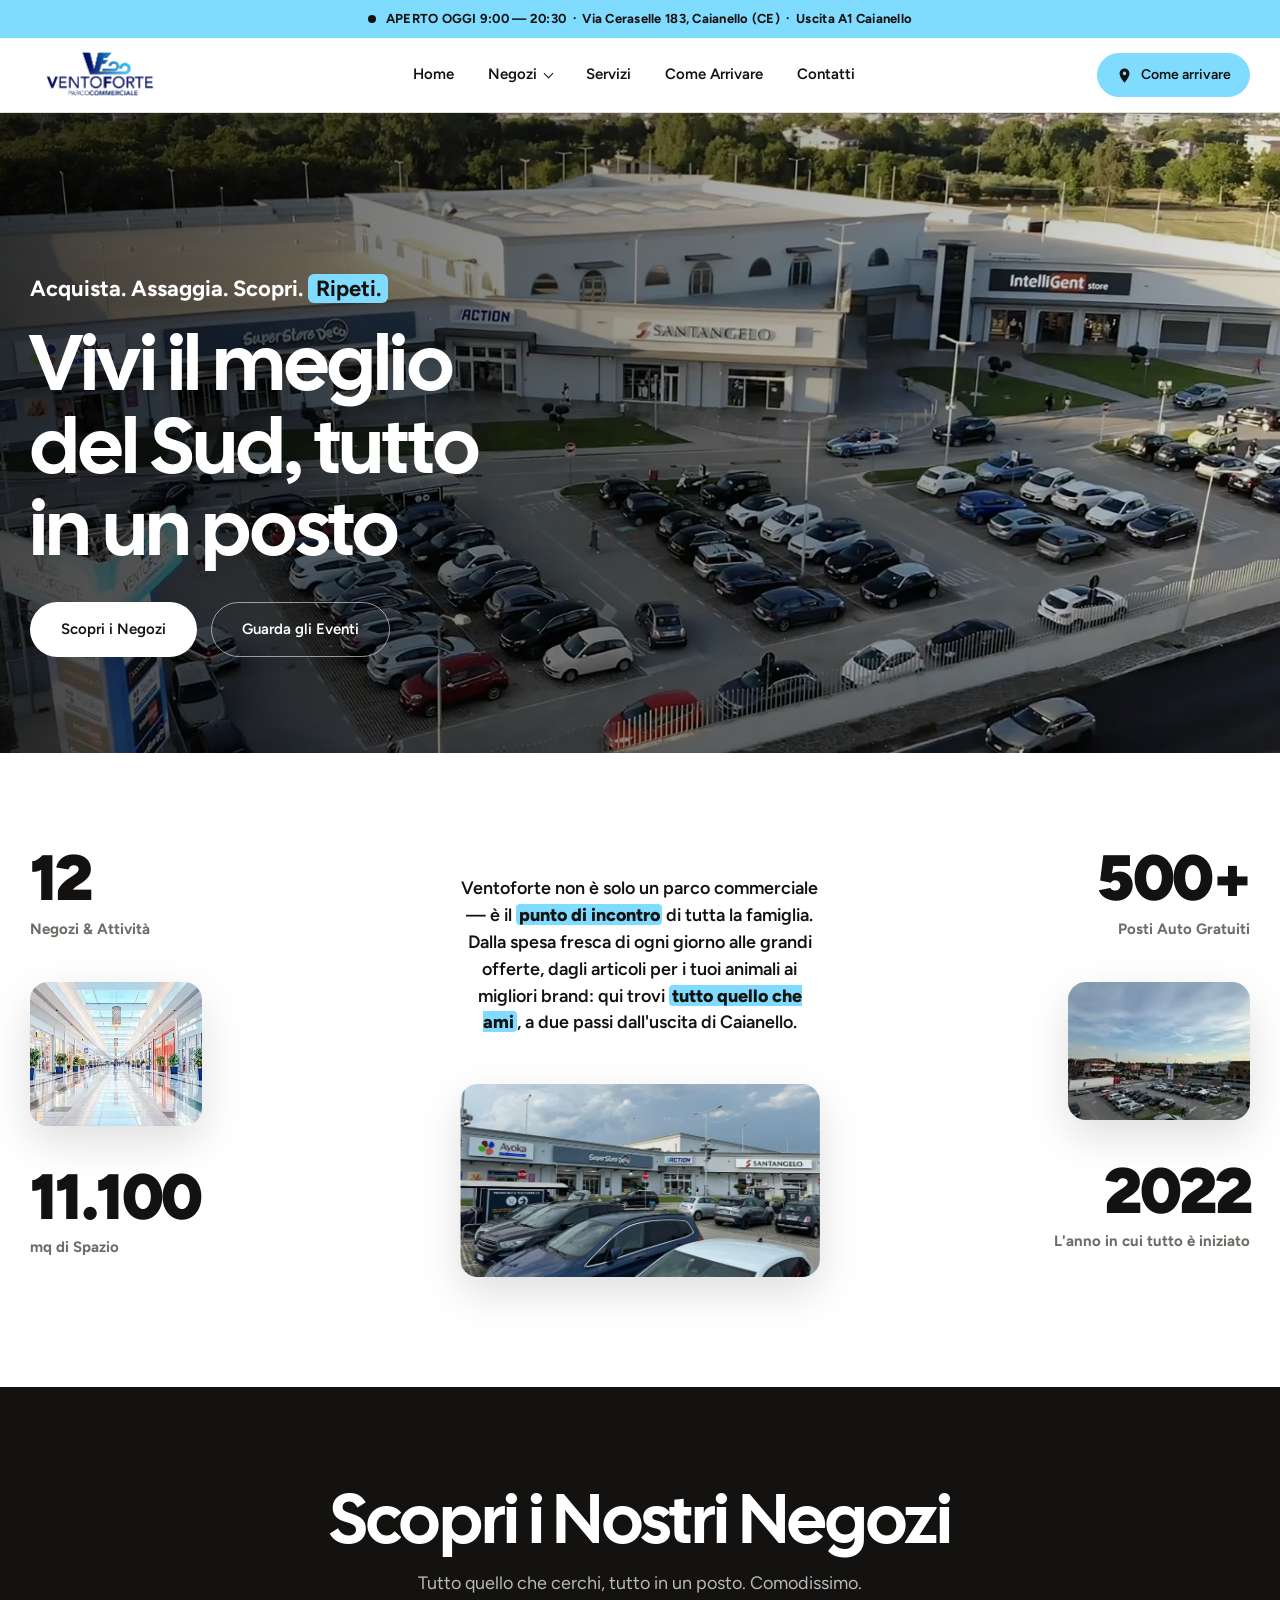
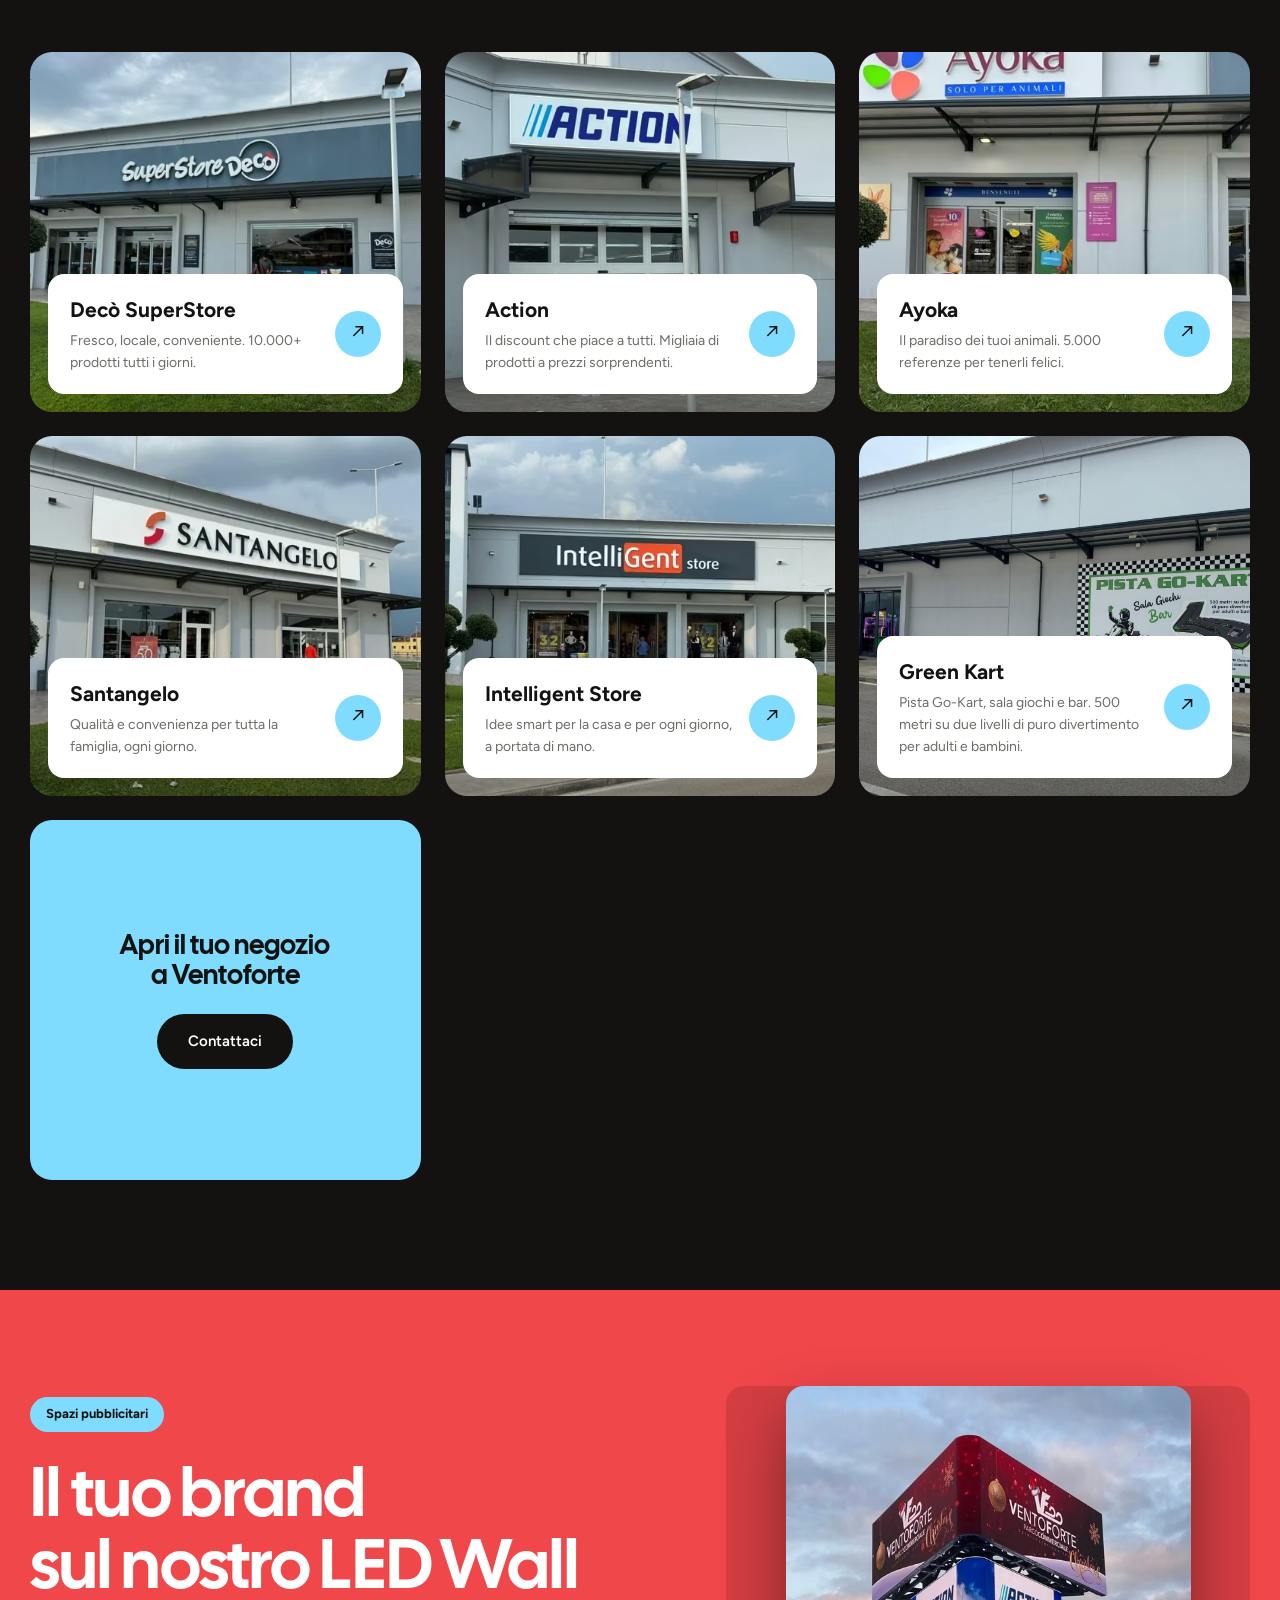
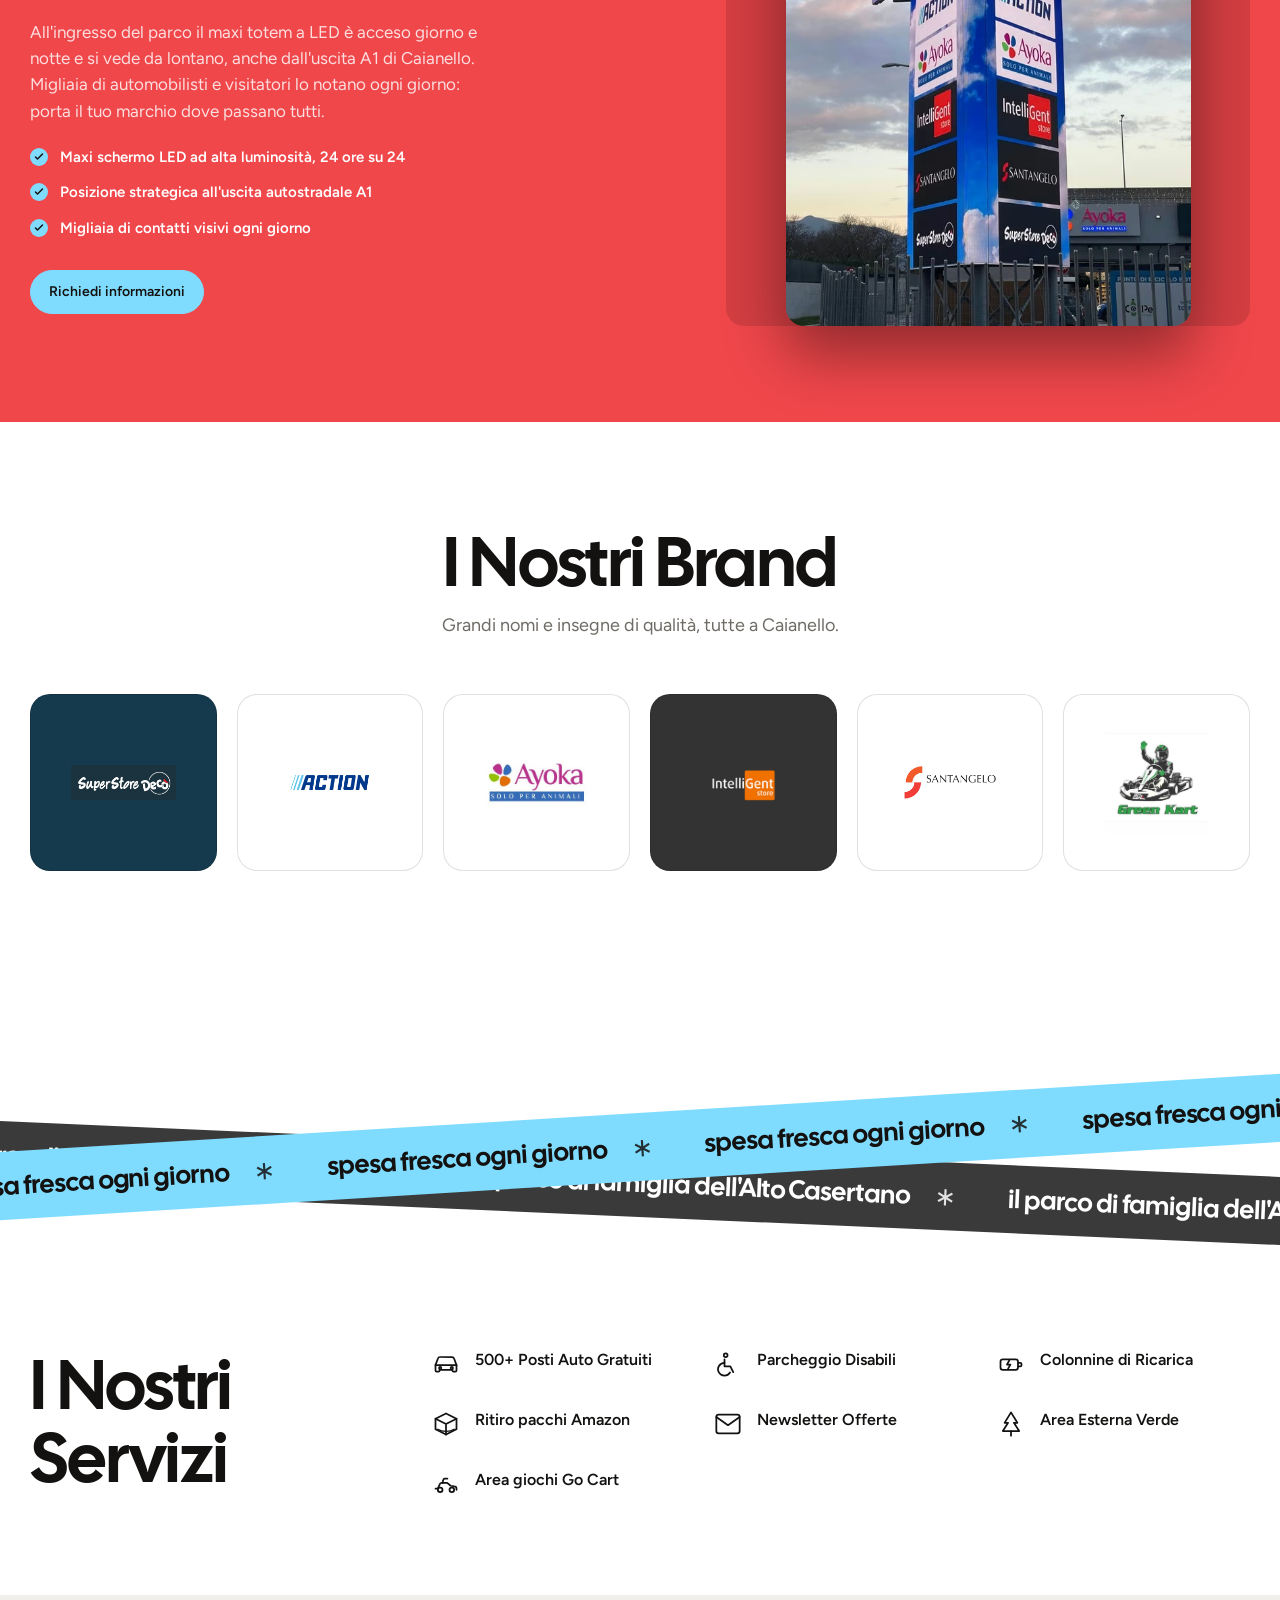
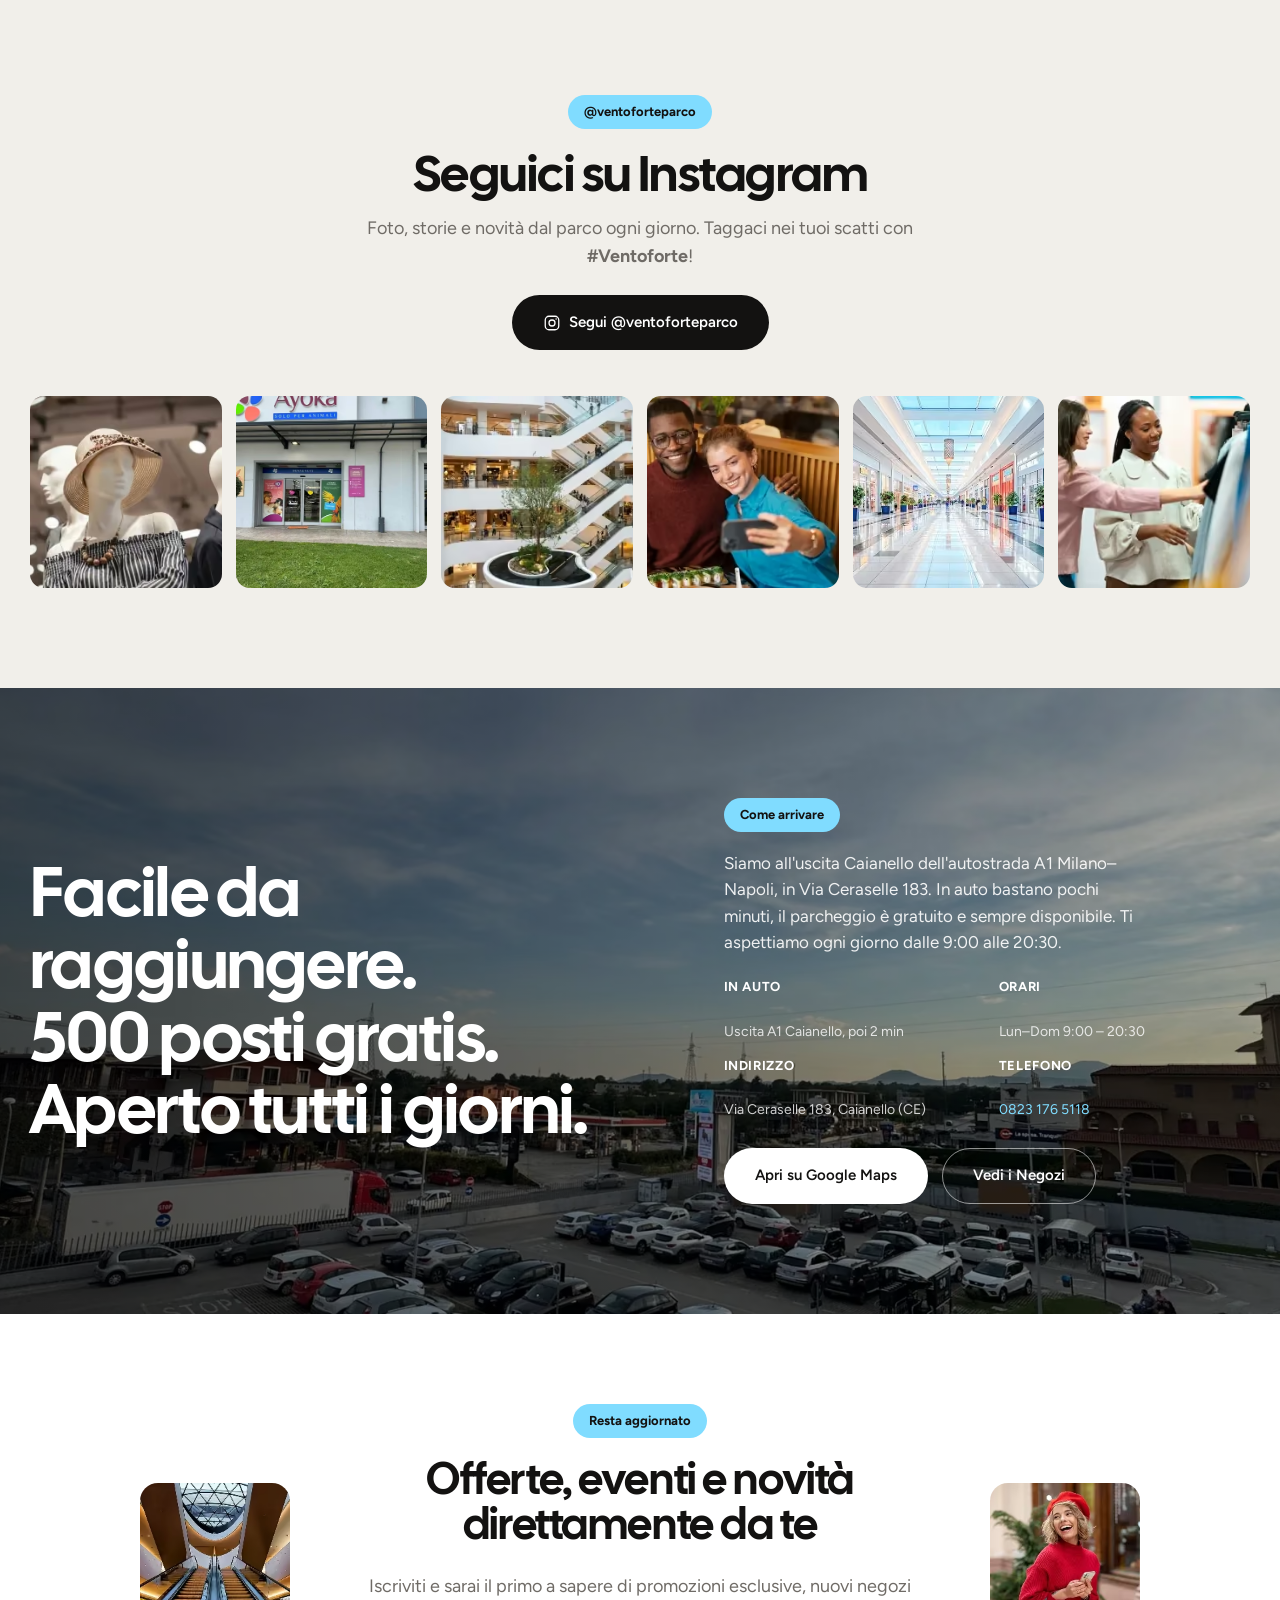
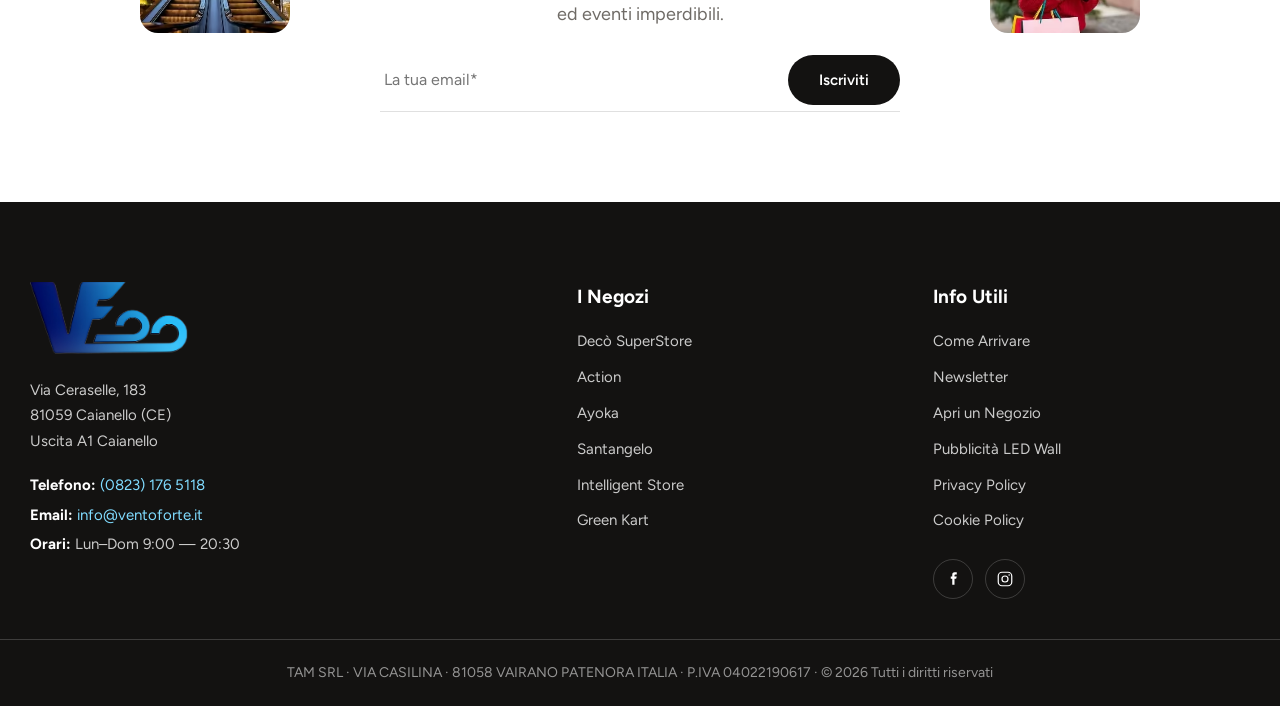
==== commit 2a9b3d1e: "Aggiunto Green Kart come negozio (6° box) + pagina dedicata greenkart.html - Box Green Kart nella se" ====
--- a/index.html
+++ b/index.html
@@ -157,6 +157,15 @@
           <a href="intelligent-store.html" class="arrow-btn" aria-label="Scopri Intelligent Store">↗</a>
         </div>
       </article>
+      <article class="visit-card reveal" style="background-image:url('assets/img/greenkart.jpeg')">
+        <div class="visit-card__panel">
+          <div>
+            <h3>Green Kart</h3>
+            <p>Pista Go-Kart, sala giochi e bar. 500 metri su due livelli di puro divertimento per adulti e bambini.</p>
+          </div>
+          <a href="greenkart.html" class="arrow-btn" aria-label="Scopri Green Kart">↗</a>
+        </div>
+      </article>
       <article class="visit-card visit-card--cta reveal">
         <div class="visit-cta">
           <h3>Apri il tuo negozio<br>a Ventoforte</h3>
@@ -488,6 +497,7 @@
         <li><a href="#">Ayoka</a></li>
         <li><a href="#">Santangelo</a></li>
         <li><a href="#">Intelligent Store</a></li>
+        <li><a href="greenkart.html">Green Kart</a></li>
       </ul>
     </div>
     <div class="footer__col">
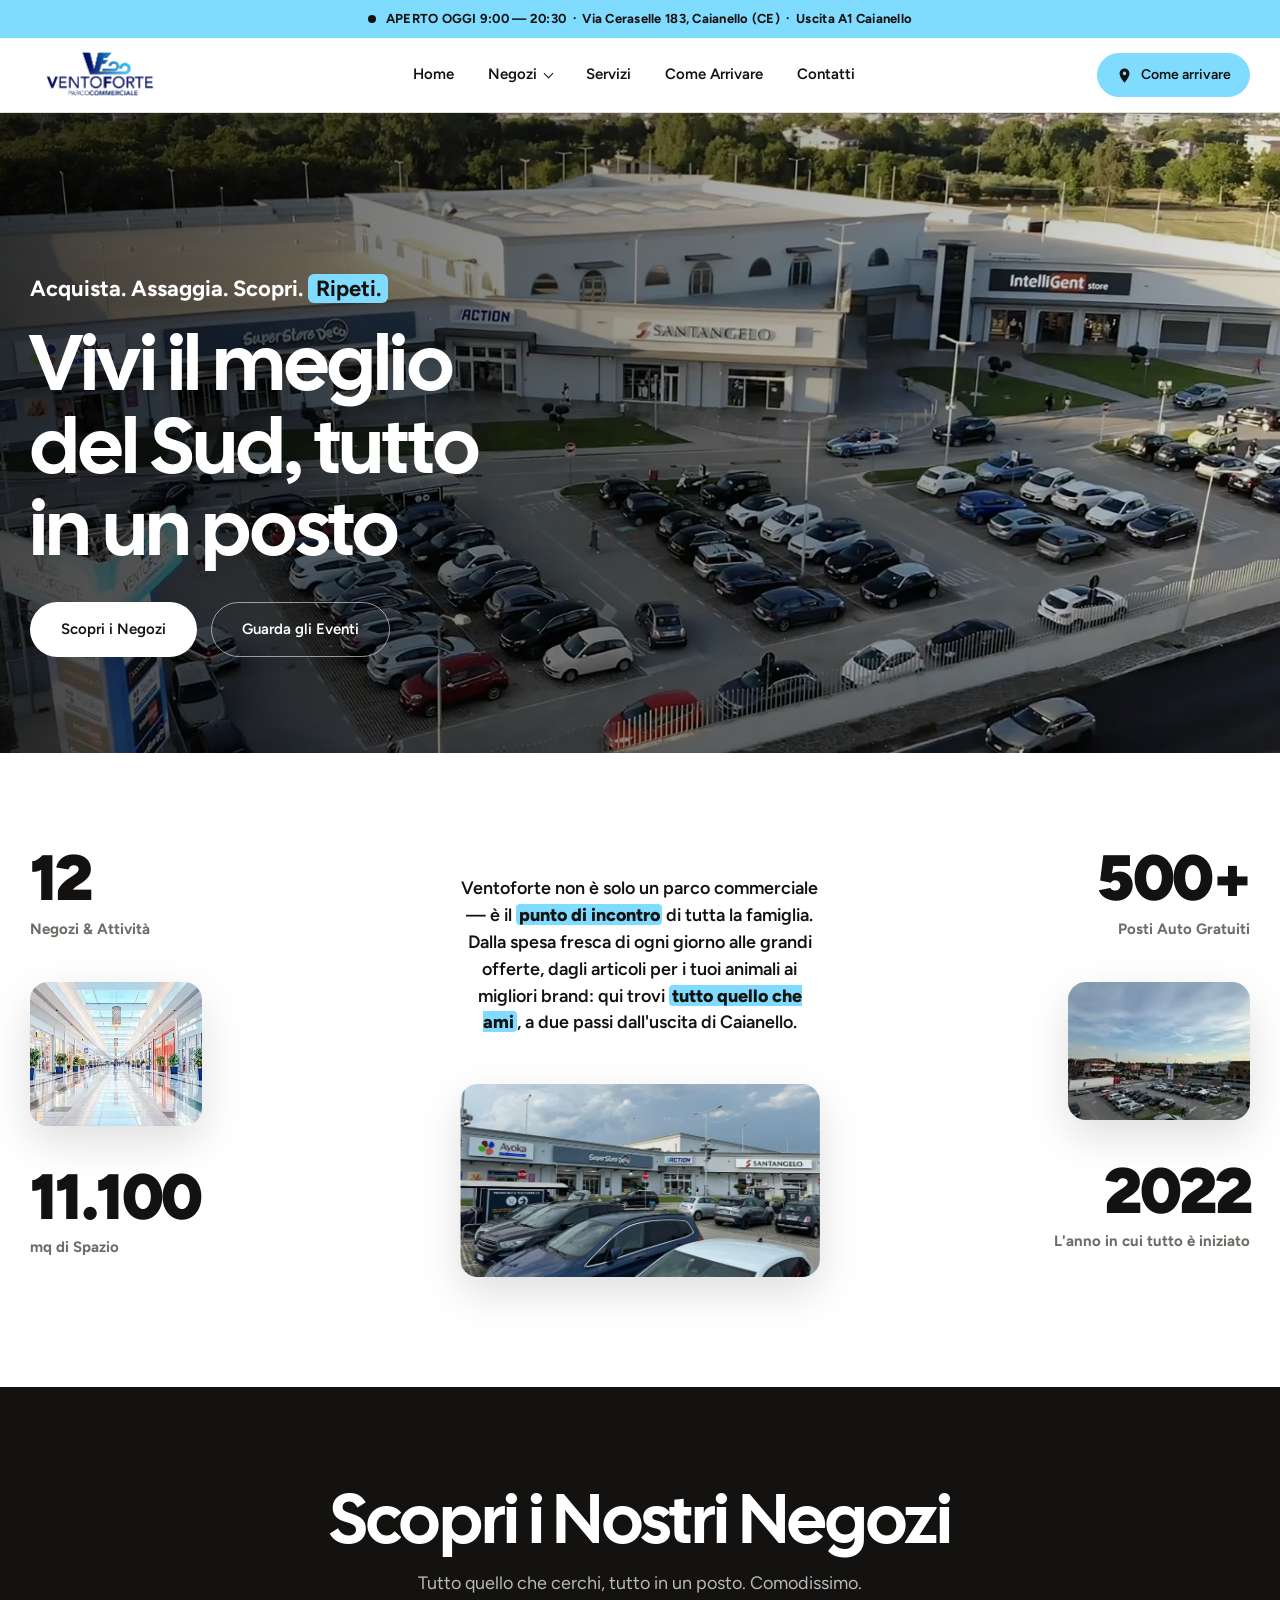
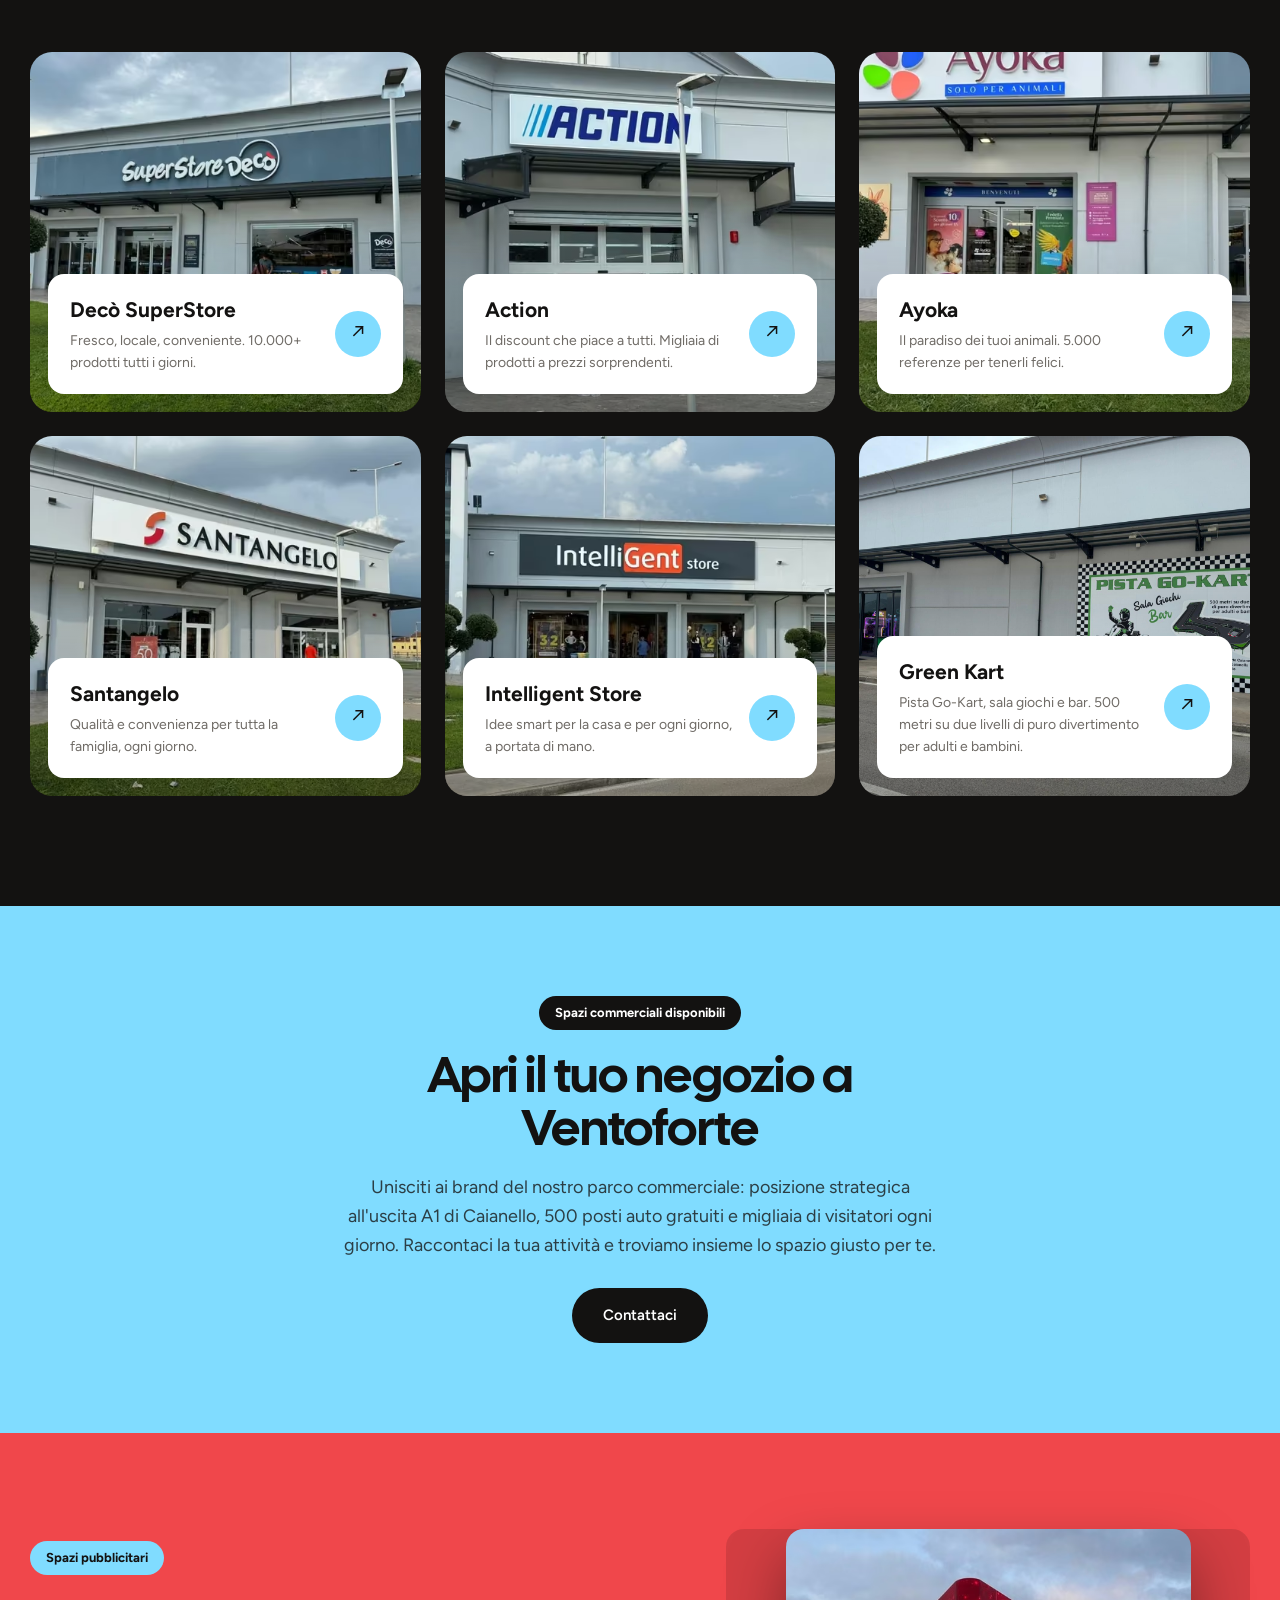
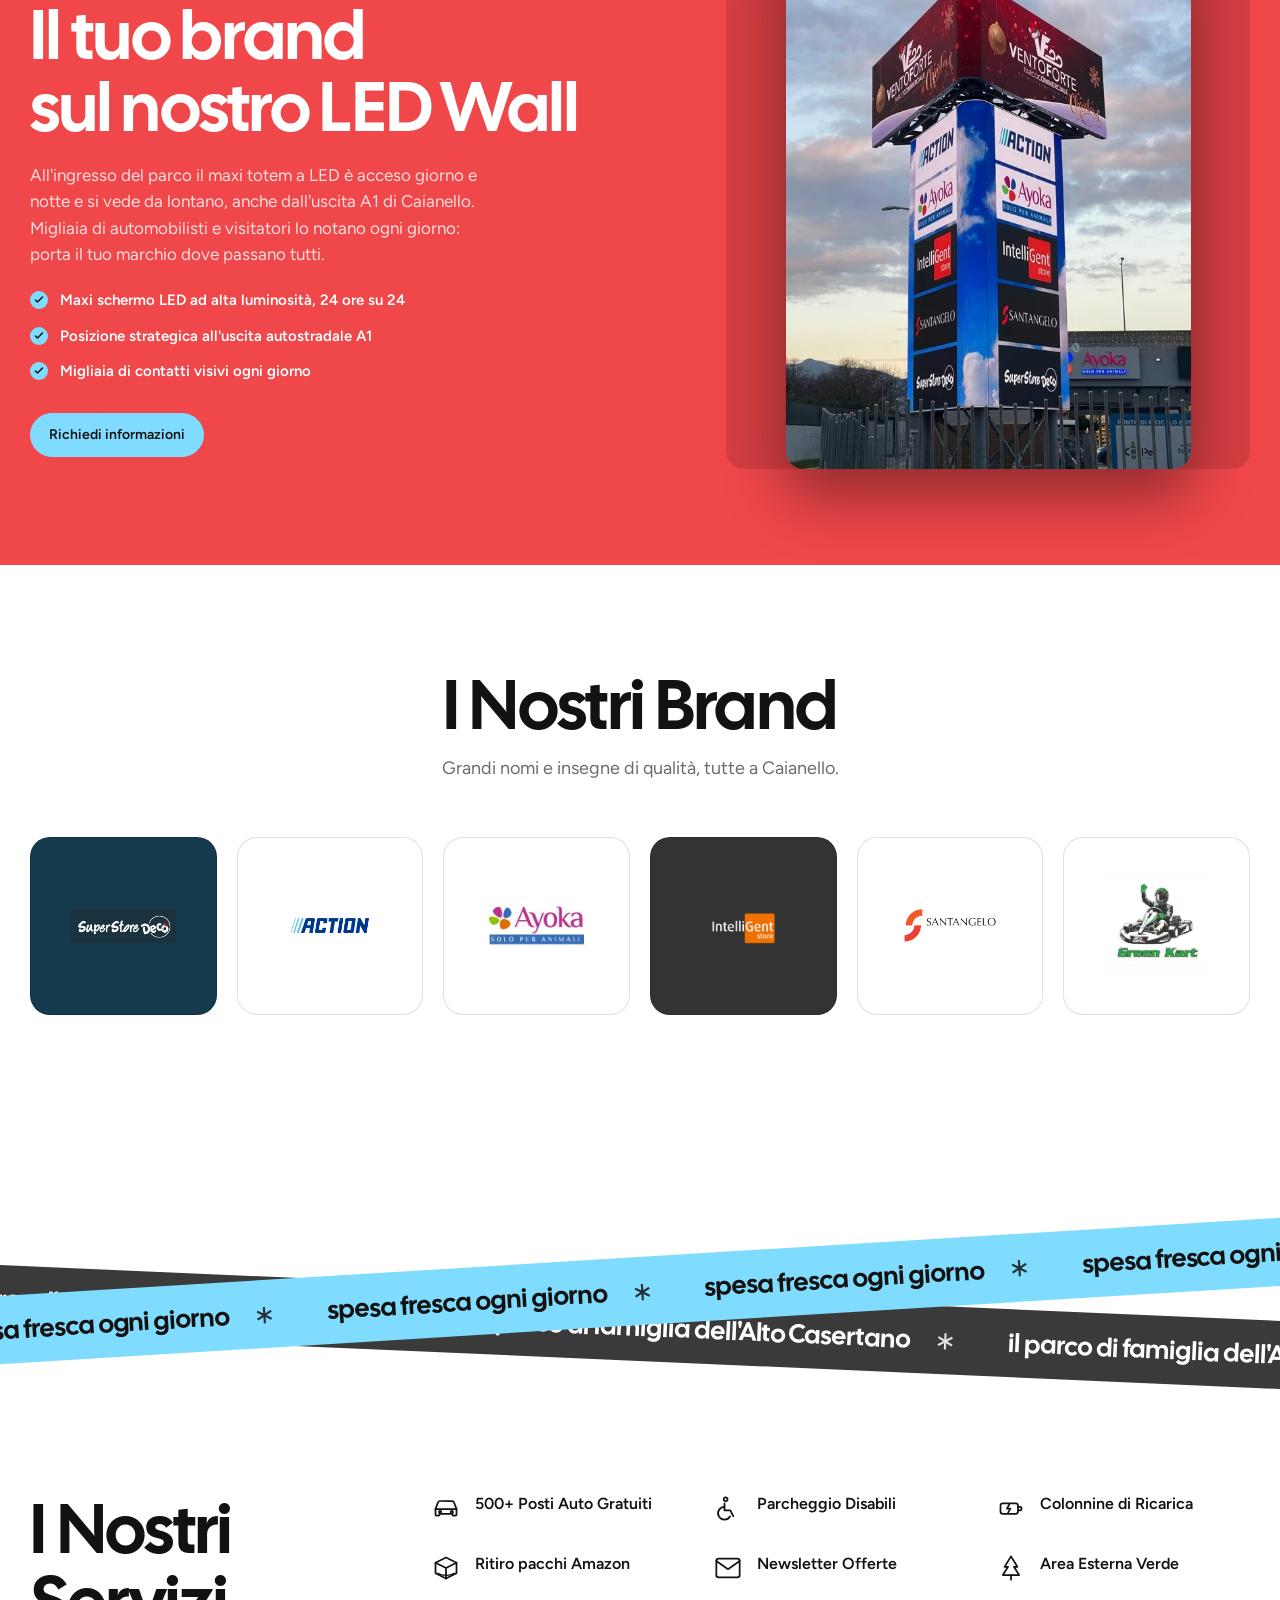
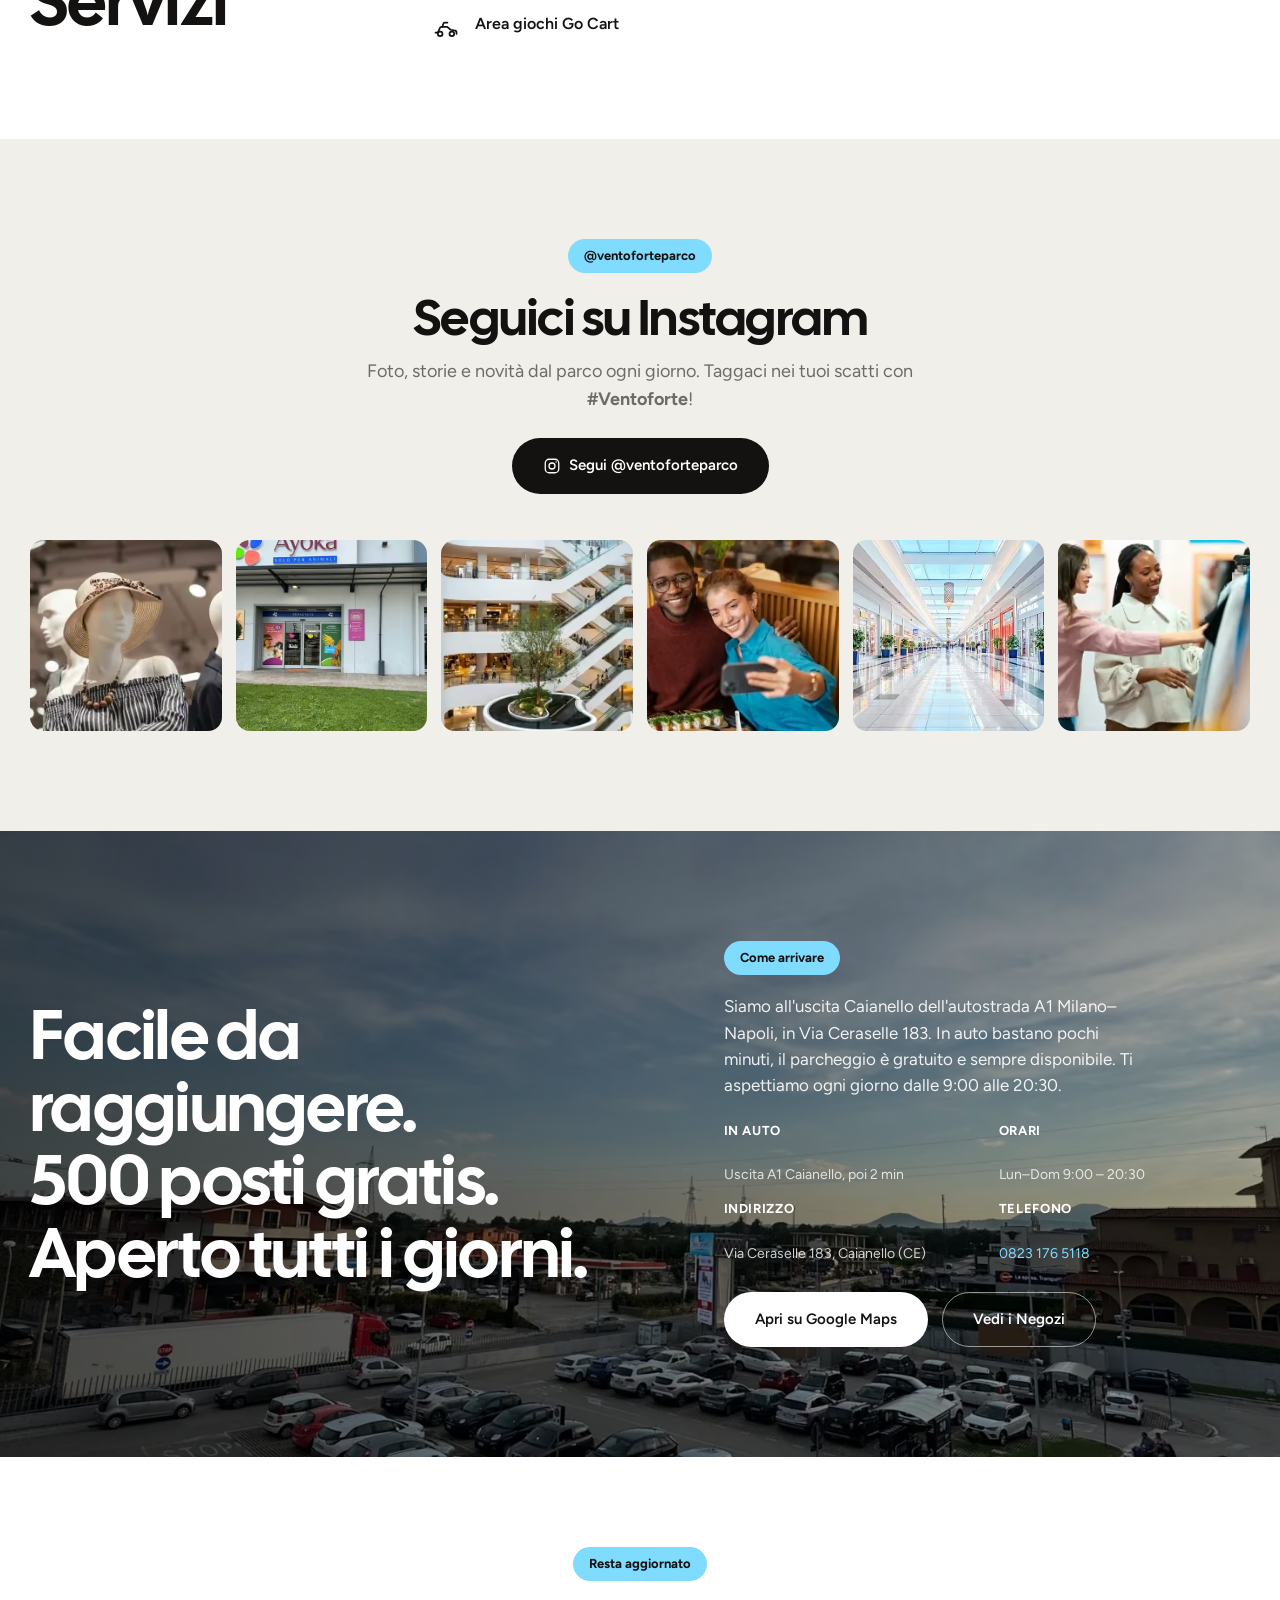
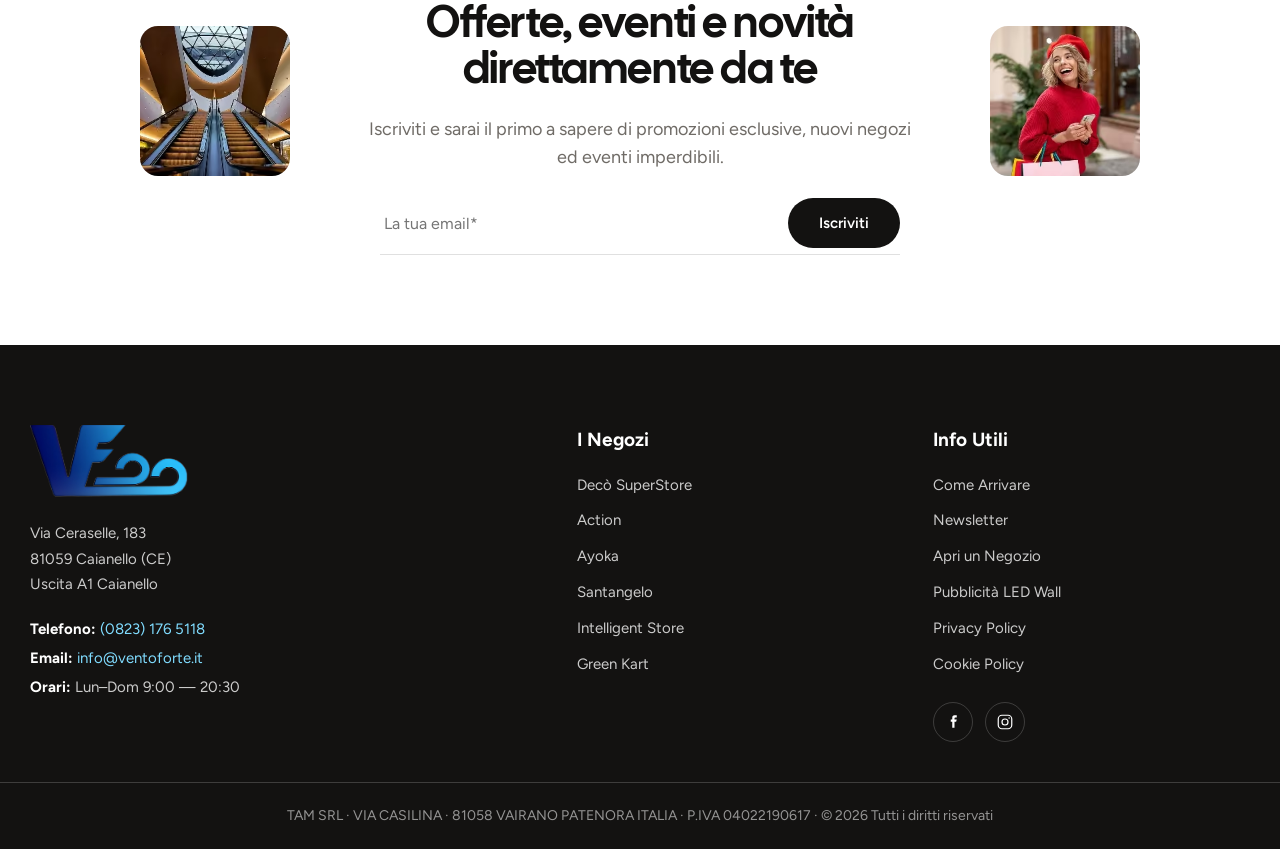
==== commit 9ed94015: "Sezione 'Apri il tuo negozio' full-width sotto i negozi - Rimosso il box CTA dalla griglia negozi (o" ====
--- a/index.html
+++ b/index.html
@@ -166,12 +166,6 @@
           <a href="greenkart.html" class="arrow-btn" aria-label="Scopri Green Kart">↗</a>
         </div>
       </article>
-      <article class="visit-card visit-card--cta reveal">
-        <div class="visit-cta">
-          <h3>Apri il tuo negozio<br>a Ventoforte</h3>
-          <a href="contatti.html" class="btn btn--dark">Contattaci</a>
-        </div>
-      </article>
     </div>
   </div>
 
@@ -266,6 +260,16 @@
       <button class="round-btn" id="evPrev" aria-label="Precedente">‹</button>
       <button class="round-btn" id="evNext" aria-label="Successivo">›</button>
     </div>
+  </div>
+</section>
+
+<!-- ================= APRI IL TUO NEGOZIO ================= -->
+<section class="open-store" id="apri-negozio">
+  <div class="container open-store__inner reveal">
+    <span class="eyebrow-tag eyebrow-tag--dark">Spazi commerciali disponibili</span>
+    <h2 class="section-title">Apri il tuo negozio a Ventoforte</h2>
+    <p>Unisciti ai brand del nostro parco commerciale: posizione strategica all'uscita A1 di Caianello, 500 posti auto gratuiti e migliaia di visitatori ogni giorno. Raccontaci la tua attività e troviamo insieme lo spazio giusto per te.</p>
+    <a href="contatti.html" class="btn btn--dark">Contattaci</a>
   </div>
 </section>
 
--- a/css/styles.css
+++ b/css/styles.css
@@ -235,6 +235,13 @@
 .events__nav{display:flex;justify-content:center;gap:14px;margin-top:40px}
 .round-btn{width:48px;height:48px;border-radius:50%;background:var(--yellow);color:var(--ink);font-size:22px;line-height:1;display:flex;align-items:center;justify-content:center;transition:transform .25s,background .25s}
 .round-btn:hover{transform:scale(1.08)}
+
+/* ===================== APRI IL TUO NEGOZIO ===================== */
+.open-store{background:var(--yellow);color:var(--ink);padding:90px 0;text-align:center}
+.open-store__inner{max-width:720px;margin-inline:auto}
+.eyebrow-tag--dark{background:var(--ink);color:#fff}
+.open-store .section-title{font-size:clamp(32px,4vw,56px);margin-bottom:18px}
+.open-store p{font-size:18px;line-height:1.6;color:rgba(19,18,17,.78);margin:0 auto 28px;max-width:600px}
 
 /* ===================== PUBBLICITÀ / LED WALL ===================== */
 .adv{background:#F0474B;color:var(--white);padding:96px 0;overflow:hidden}
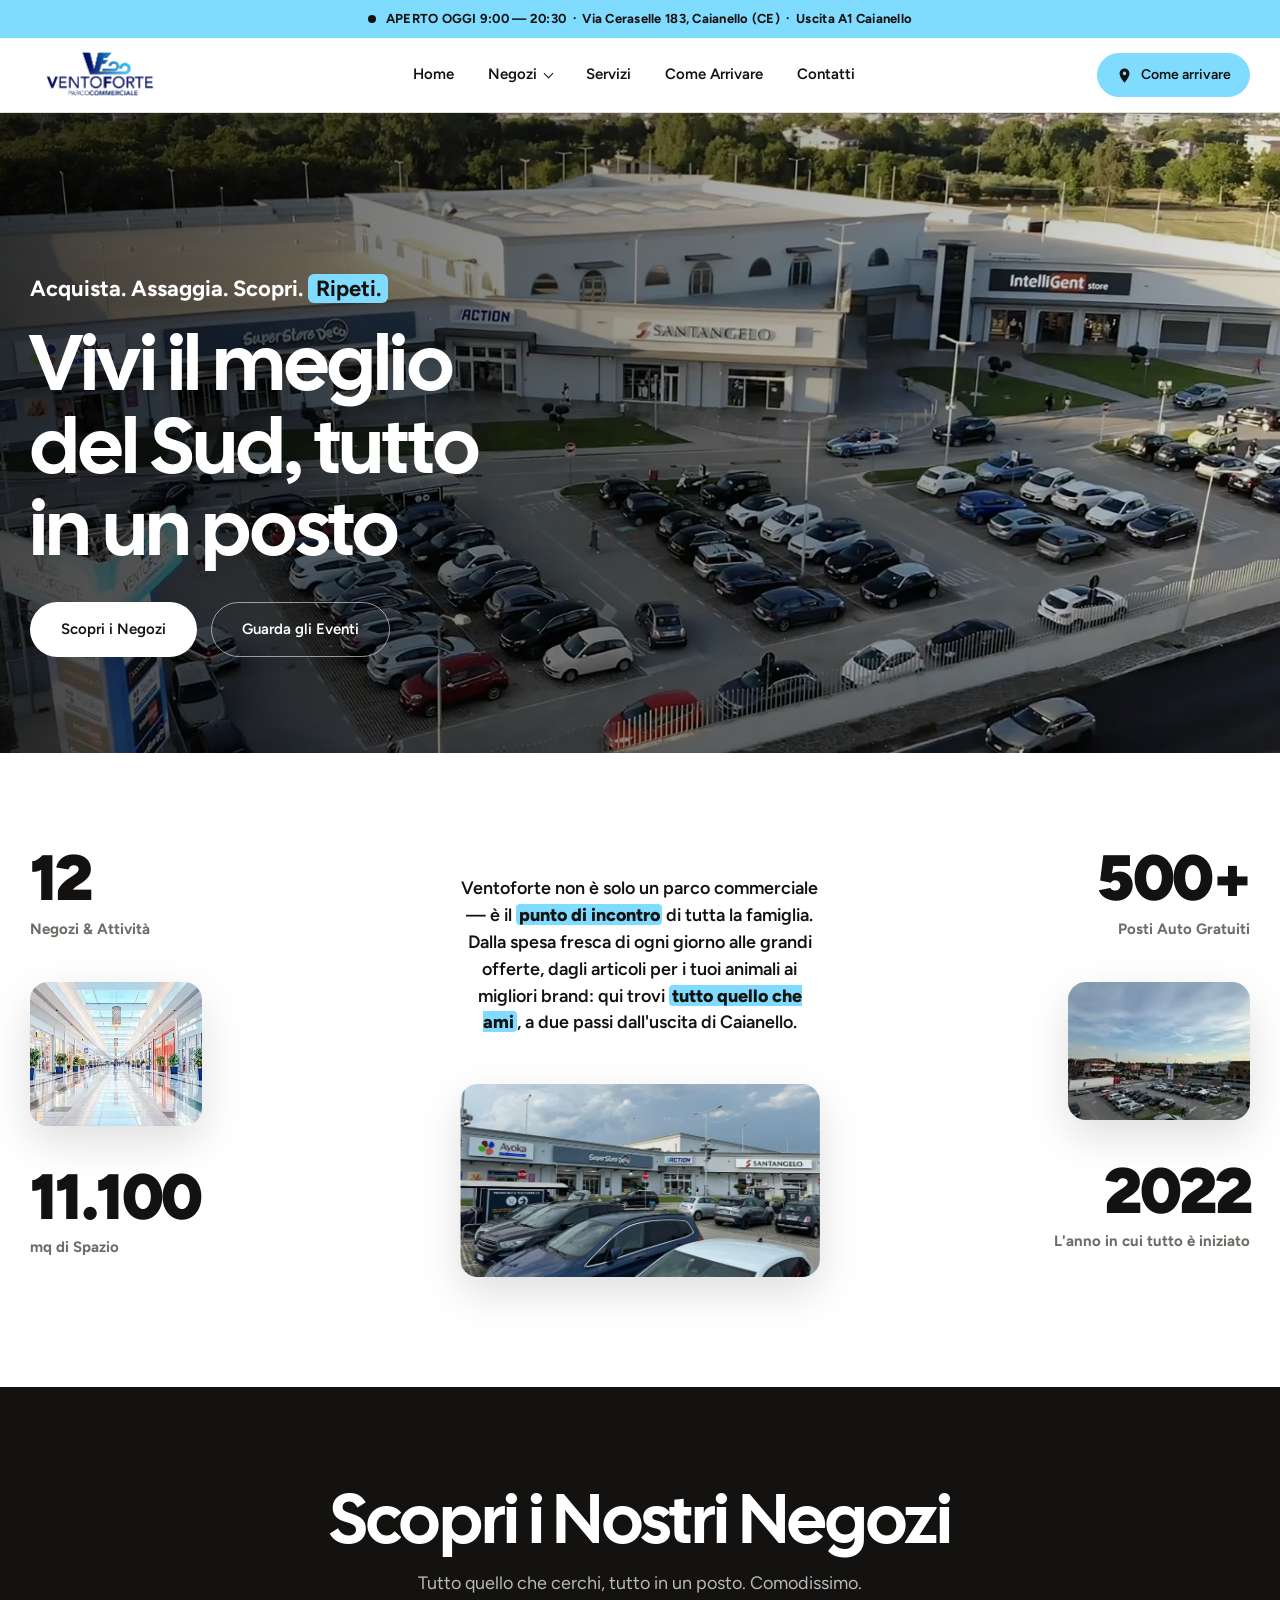
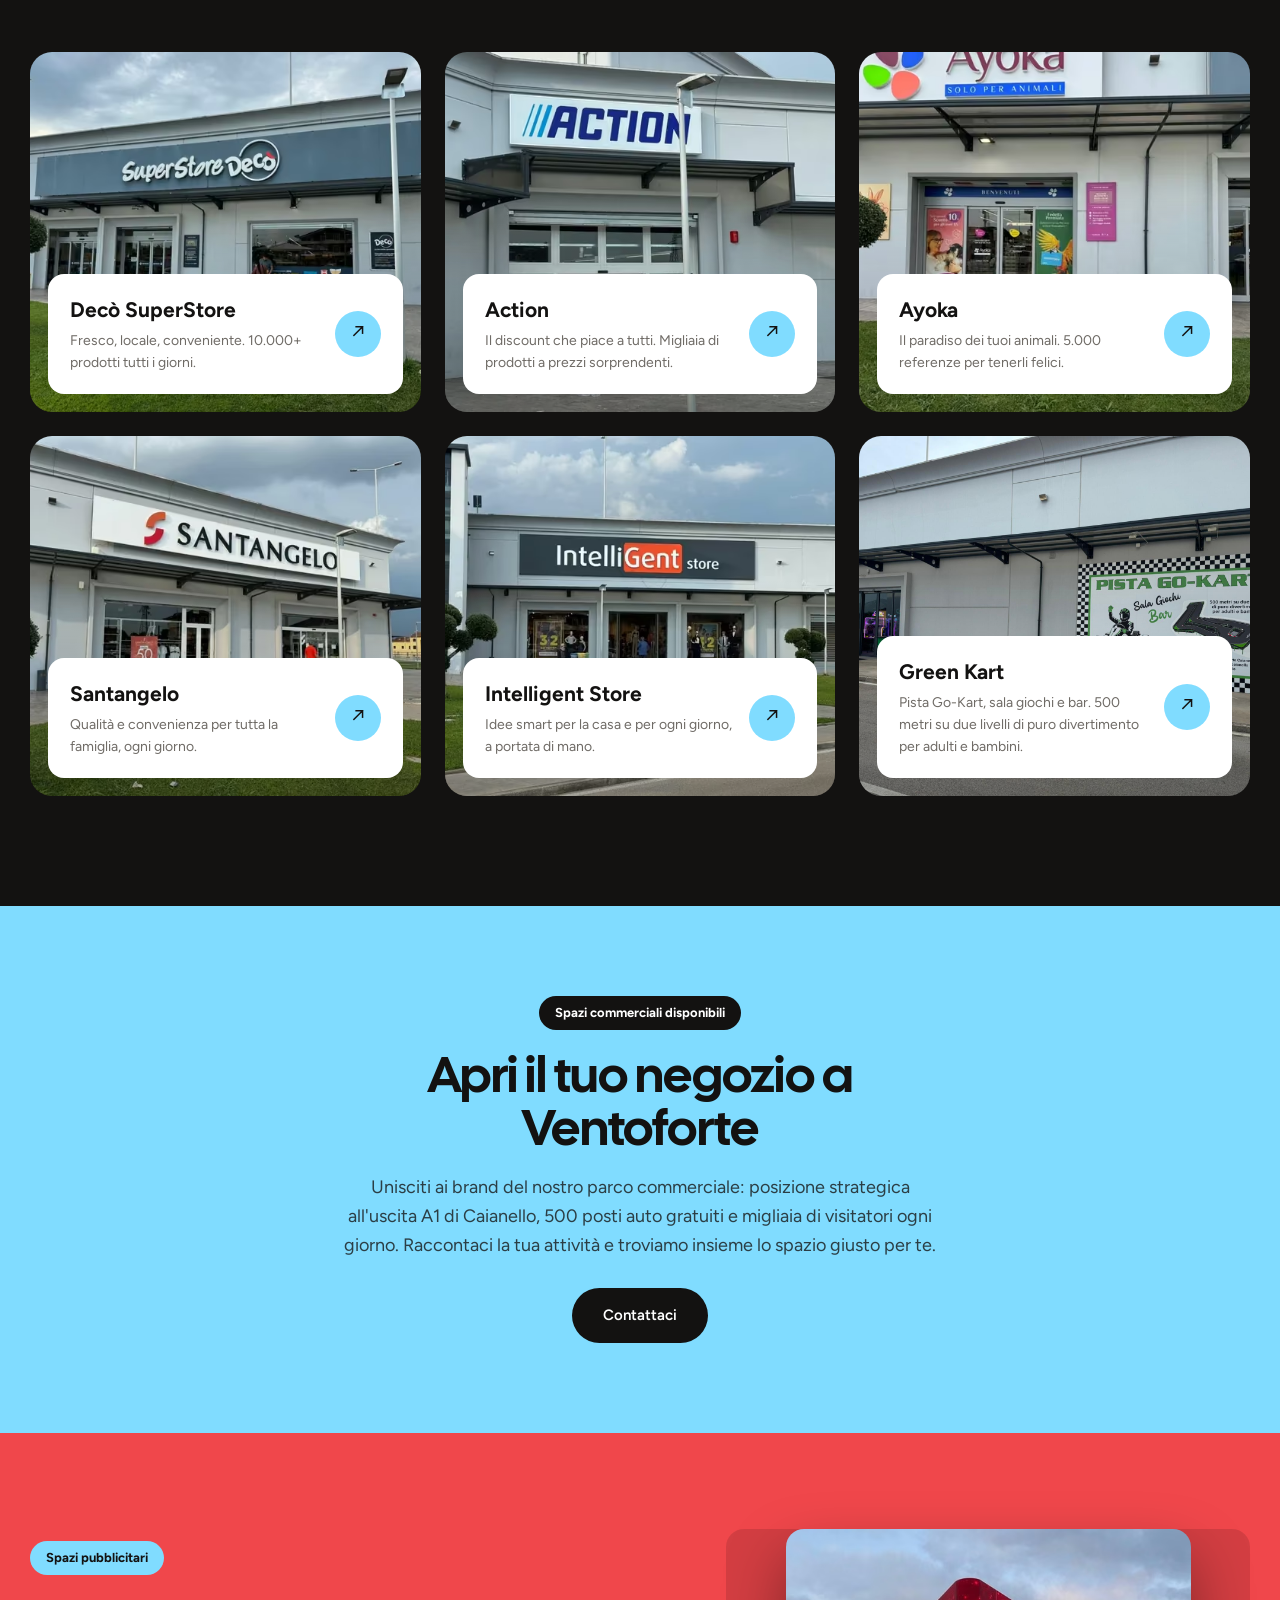
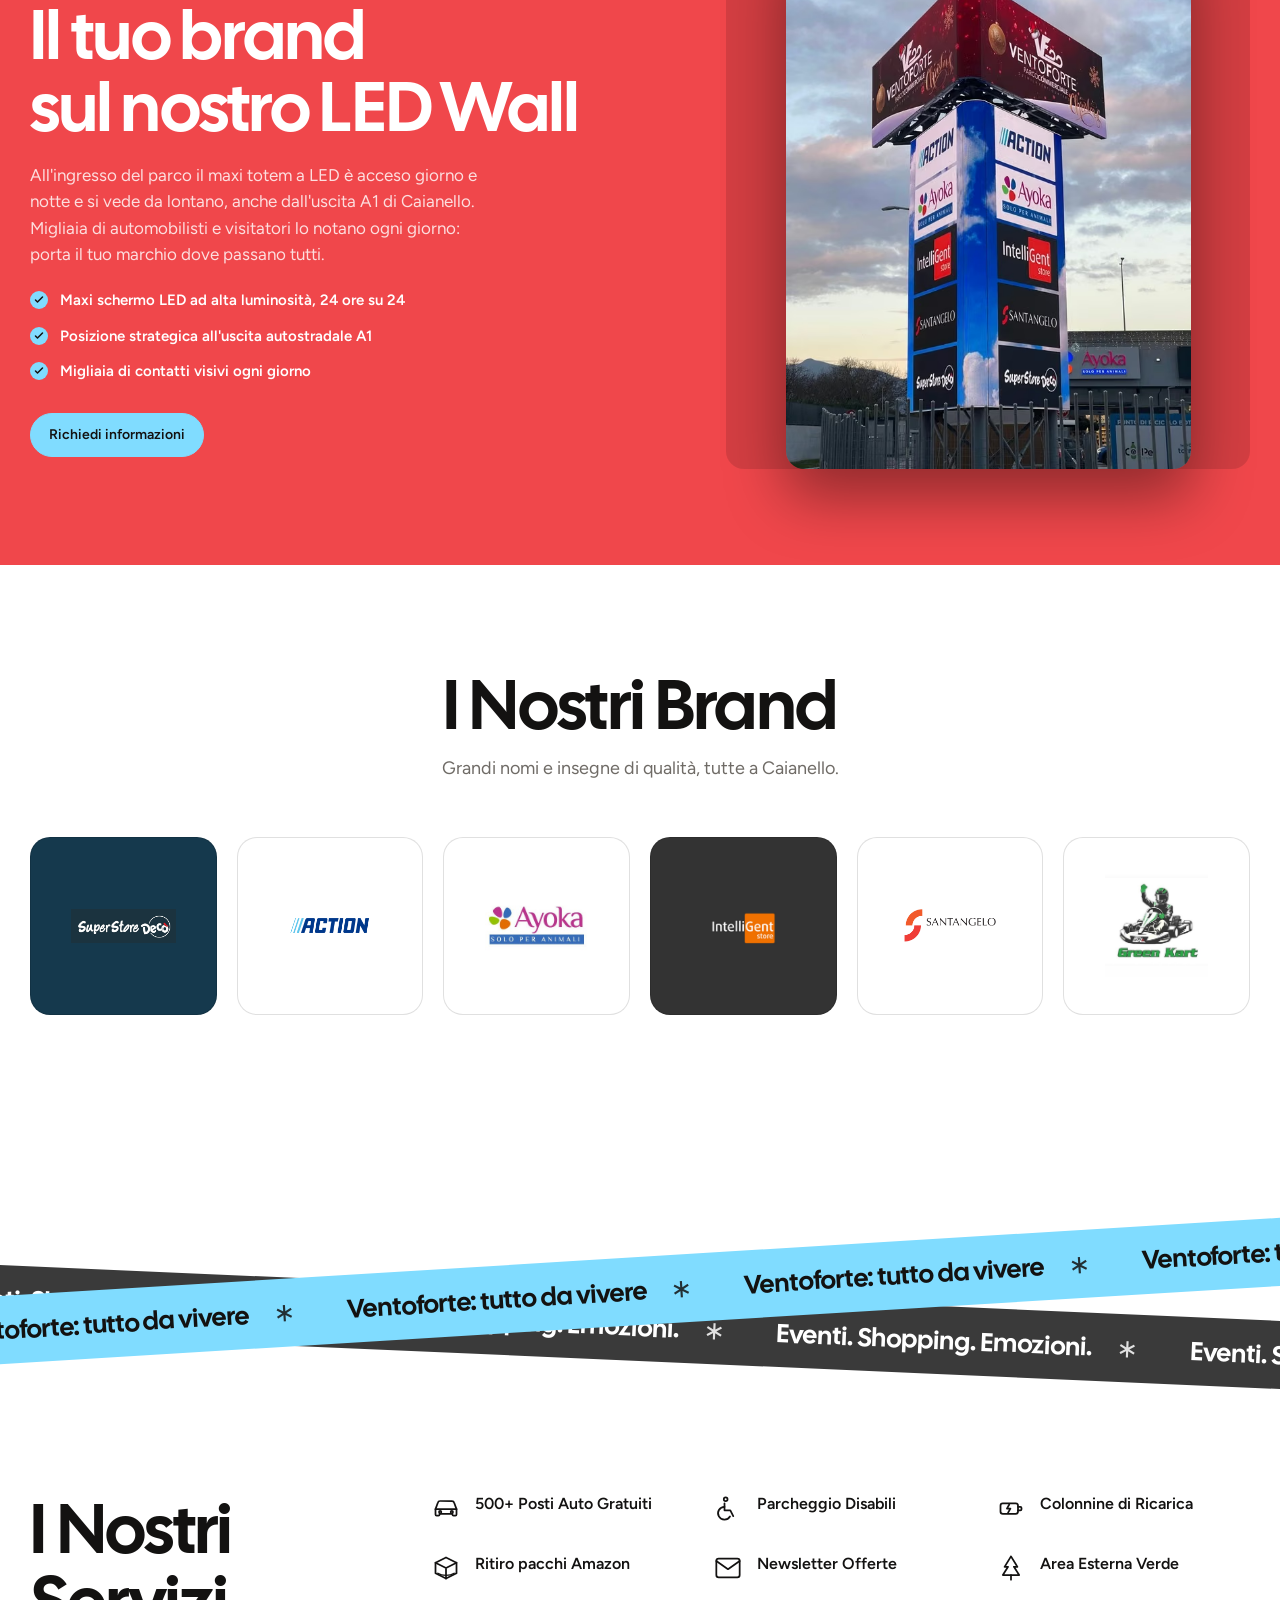
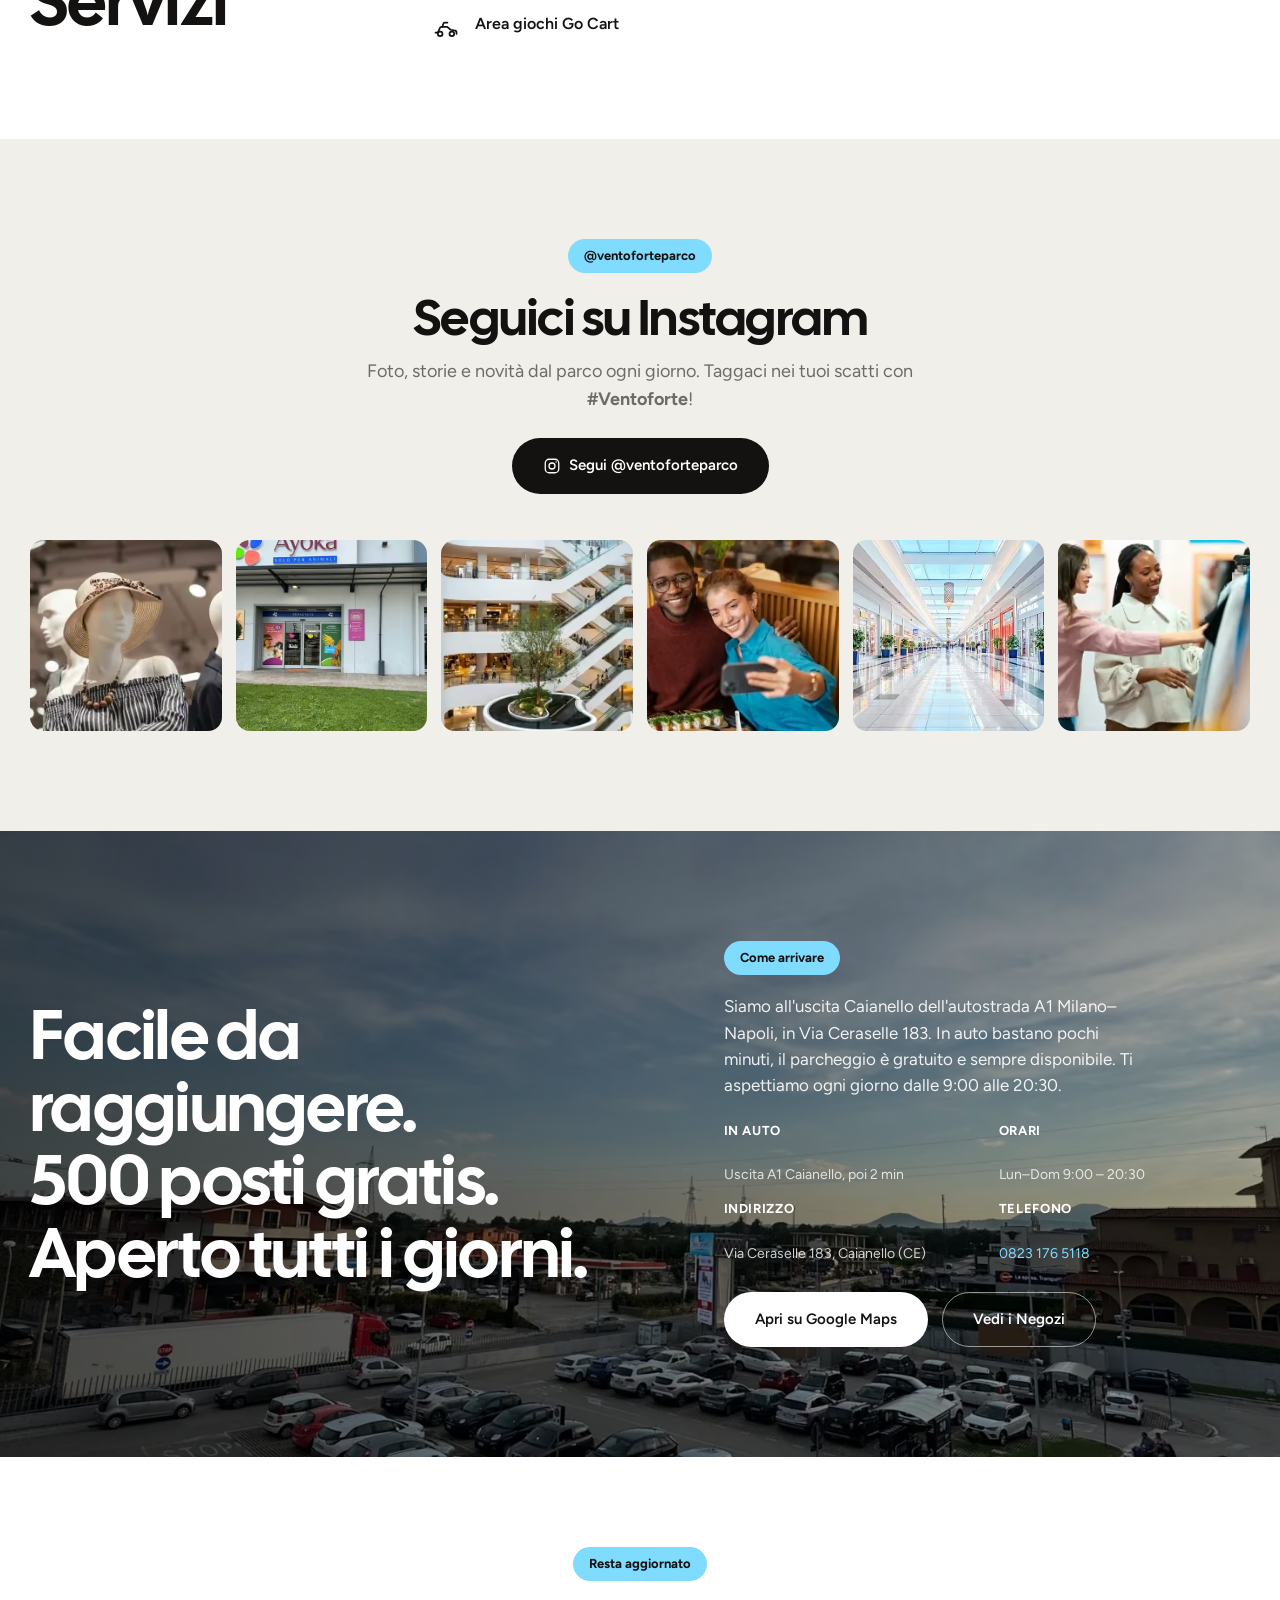
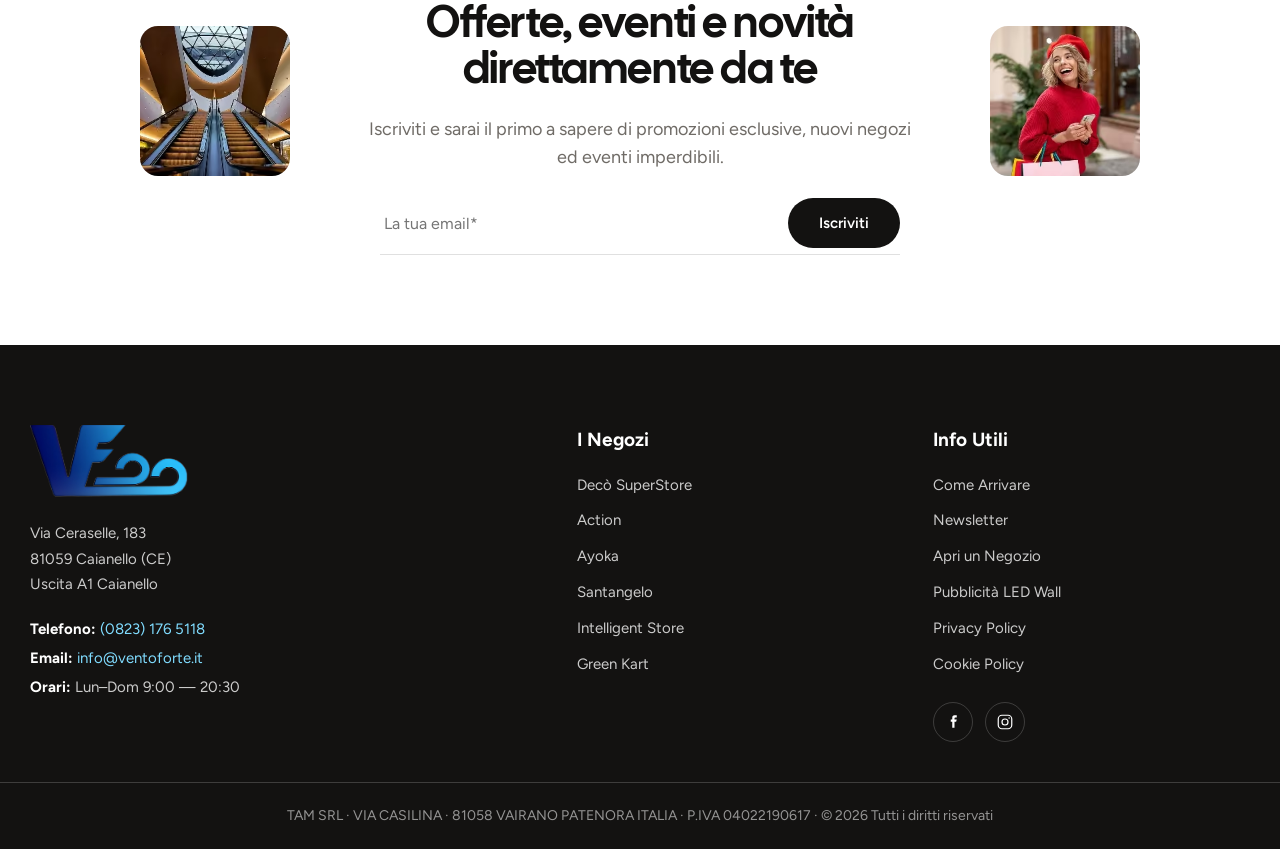
==== commit f34d7627: "Aggiornati testi delle strisce marquee sotto i brand - Striscia azzurra: 'Ventoforte: tutto da viver" ====
--- a/index.html
+++ b/index.html
@@ -354,22 +354,22 @@
 <div class="marquee-wrap" aria-hidden="true">
   <div class="marquee marquee--yellow marquee--up">
     <div class="marquee__track">
-      <span>spesa fresca ogni giorno <i>∗</i></span>
-      <span>spesa fresca ogni giorno <i>∗</i></span>
-      <span>spesa fresca ogni giorno <i>∗</i></span>
-      <span>spesa fresca ogni giorno <i>∗</i></span>
-      <span>spesa fresca ogni giorno <i>∗</i></span>
-      <span>spesa fresca ogni giorno <i>∗</i></span>
+      <span>Ventoforte: tutto da vivere <i>∗</i></span>
+      <span>Ventoforte: tutto da vivere <i>∗</i></span>
+      <span>Ventoforte: tutto da vivere <i>∗</i></span>
+      <span>Ventoforte: tutto da vivere <i>∗</i></span>
+      <span>Ventoforte: tutto da vivere <i>∗</i></span>
+      <span>Ventoforte: tutto da vivere <i>∗</i></span>
     </div>
   </div>
   <div class="marquee marquee--dark marquee--down">
     <div class="marquee__track marquee__track--rev">
-      <span>il parco di famiglia dell'Alto Casertano <i>∗</i></span>
-      <span>il parco di famiglia dell'Alto Casertano <i>∗</i></span>
-      <span>il parco di famiglia dell'Alto Casertano <i>∗</i></span>
-      <span>il parco di famiglia dell'Alto Casertano <i>∗</i></span>
-      <span>il parco di famiglia dell'Alto Casertano <i>∗</i></span>
-      <span>il parco di famiglia dell'Alto Casertano <i>∗</i></span>
+      <span>Eventi. Shopping. Emozioni. <i>∗</i></span>
+      <span>Eventi. Shopping. Emozioni. <i>∗</i></span>
+      <span>Eventi. Shopping. Emozioni. <i>∗</i></span>
+      <span>Eventi. Shopping. Emozioni. <i>∗</i></span>
+      <span>Eventi. Shopping. Emozioni. <i>∗</i></span>
+      <span>Eventi. Shopping. Emozioni. <i>∗</i></span>
     </div>
   </div>
 </div>
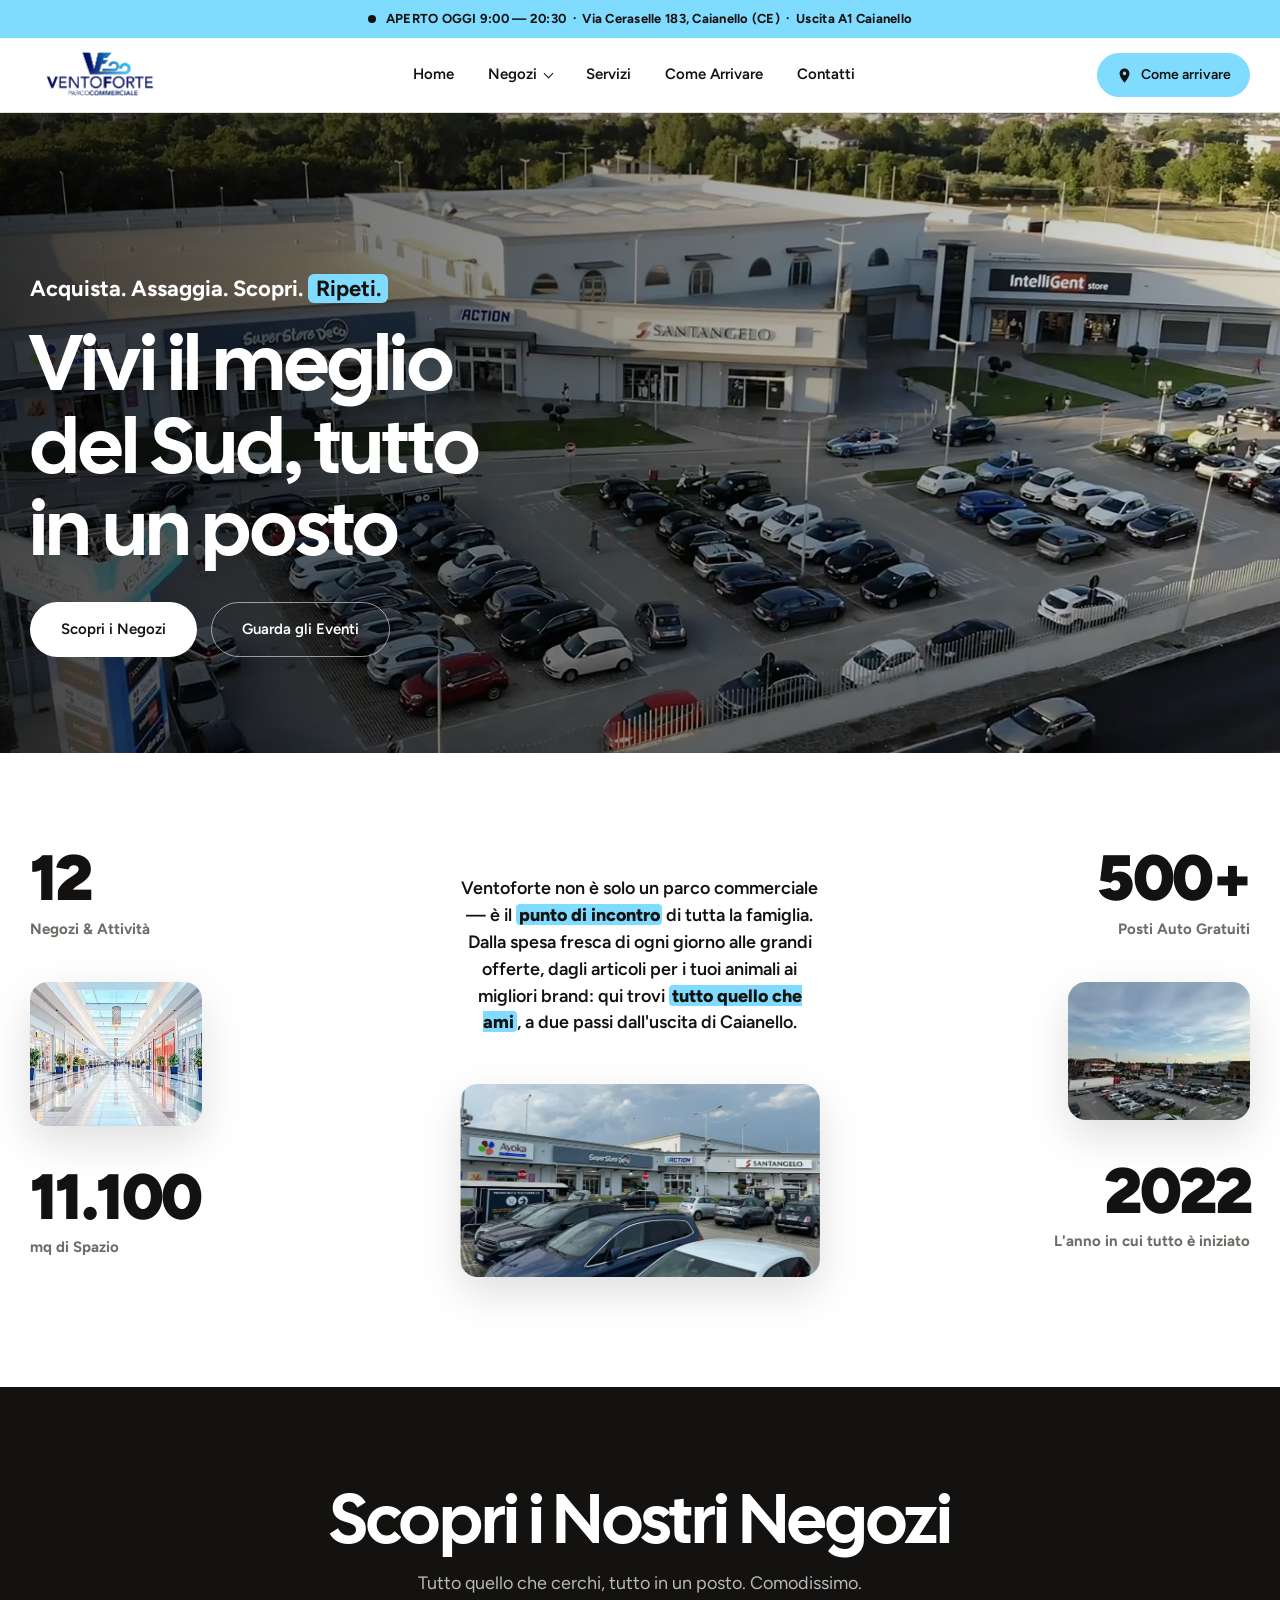
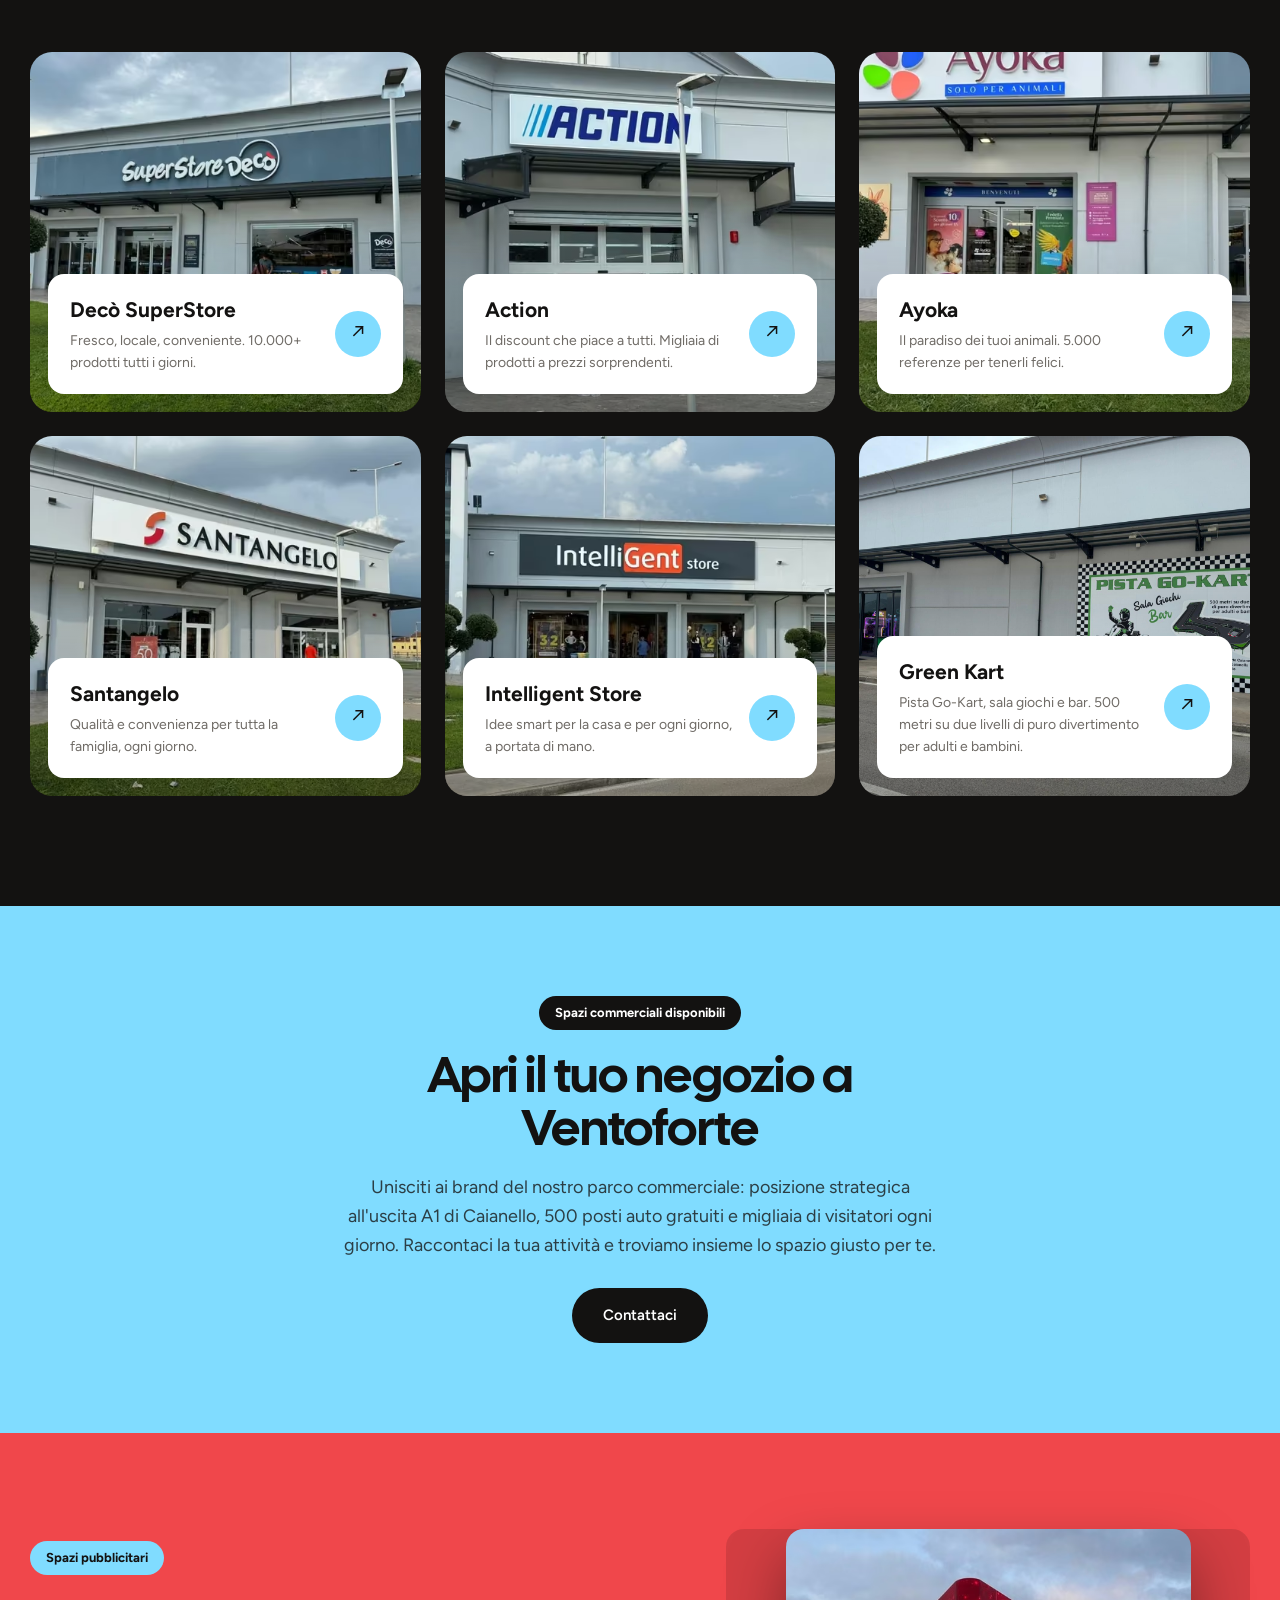
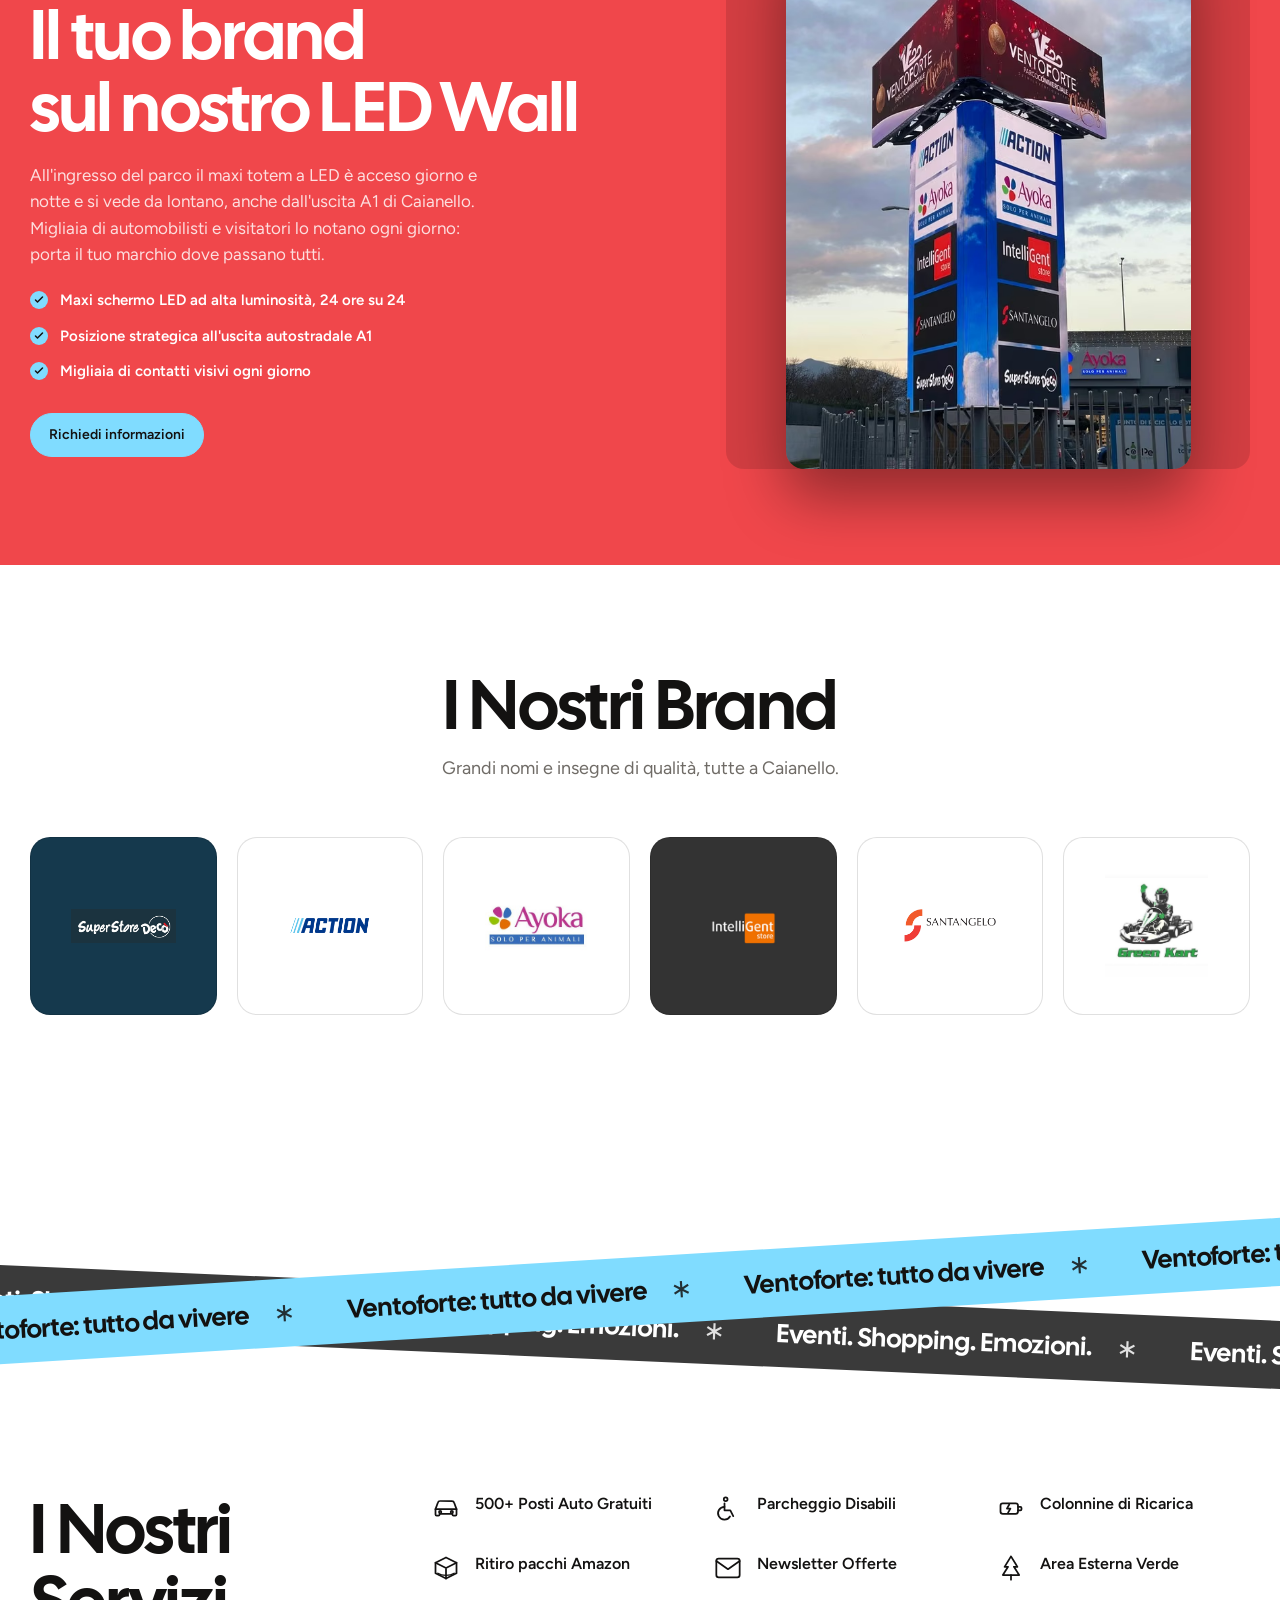
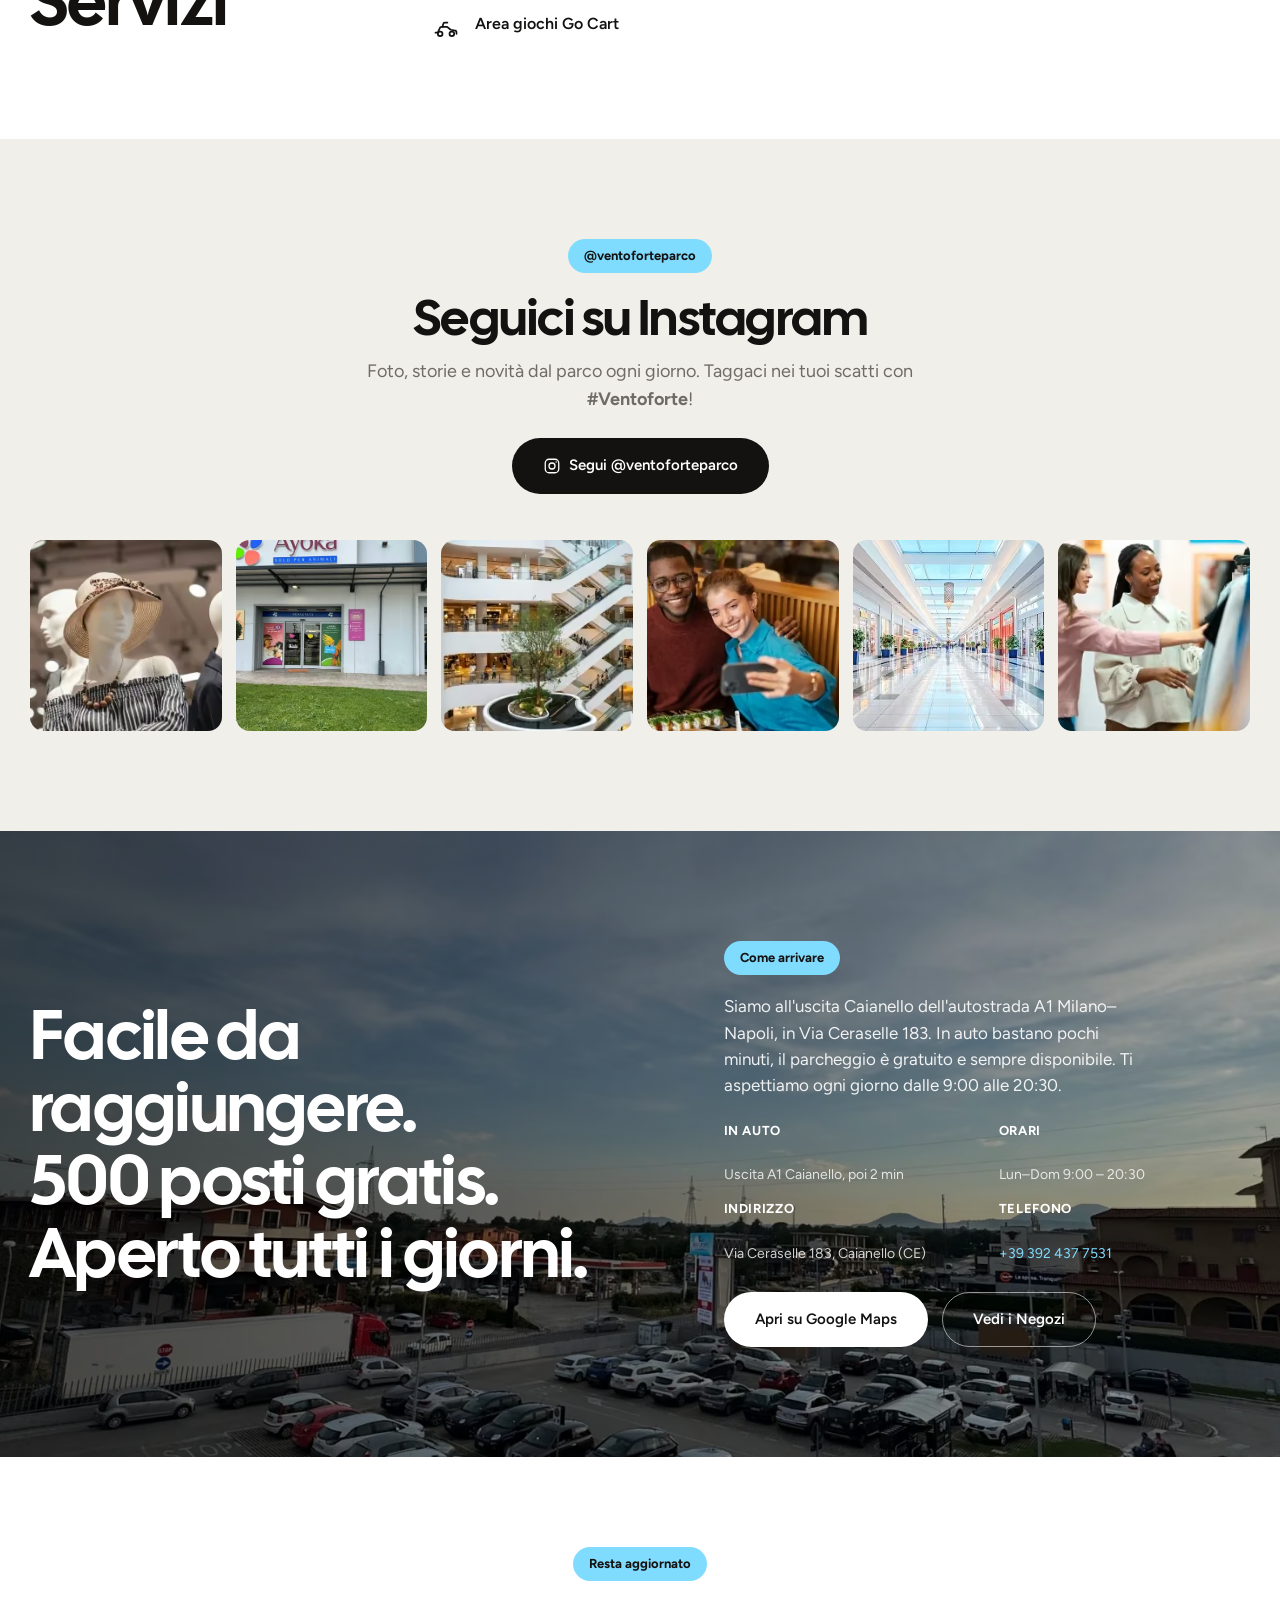
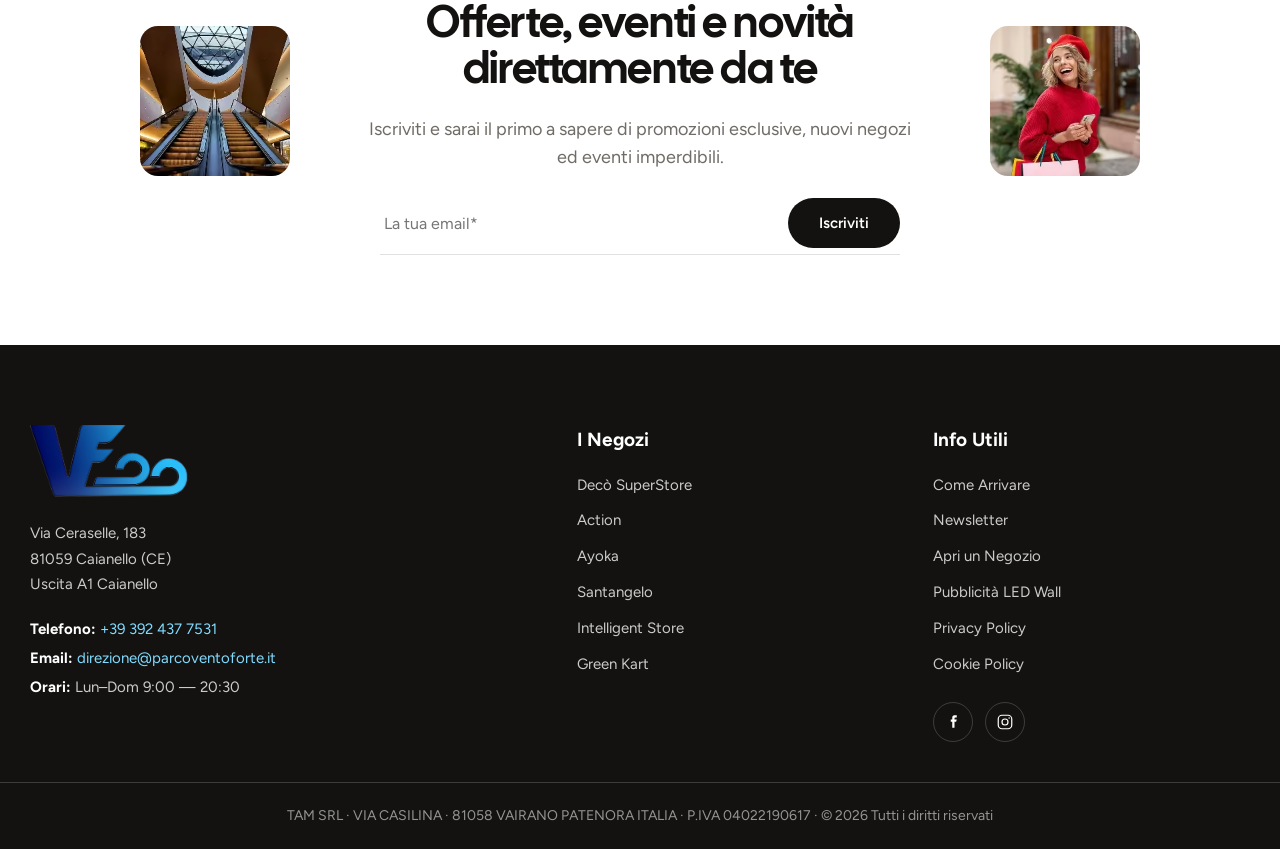
==== commit ef51515c: "Aggiornati telefono ed email di contatto - Telefono: +39 392 437 7531 (sezioni contatti + footer di " ====
--- a/index.html
+++ b/index.html
@@ -448,7 +448,7 @@
           <strong>Indirizzo</strong><br>Via Ceraselle 183, Caianello (CE)
         </div>
         <div class="access__info-item">
-          <strong>Telefono</strong><br><a href="tel:08231765118" style="color:var(--yellow)">0823 176 5118</a>
+          <strong>Telefono</strong><br><a href="tel:+393924377531" style="color:var(--yellow)">+39 392 437 7531</a>
         </div>
       </div>
       <div class="access__buttons">
@@ -489,8 +489,8 @@
         81059 Caianello (CE)<br />
         Uscita A1 Caianello
       </address>
-      <p class="footer__contact"><strong>Telefono:</strong> <a href="tel:08231765118">(0823) 176 5118</a></p>
-      <p class="footer__contact"><strong>Email:</strong> <a href="mailto:info@ventoforte.it">info@ventoforte.it</a></p>
+      <p class="footer__contact"><strong>Telefono:</strong> <a href="tel:+393924377531">+39 392 437 7531</a></p>
+      <p class="footer__contact"><strong>Email:</strong> <a href="mailto:direzione@parcoventoforte.it">direzione@parcoventoforte.it</a></p>
       <p class="footer__hours"><strong>Orari:</strong> Lun–Dom 9:00 — 20:30</p>
     </div>
     <div class="footer__col">
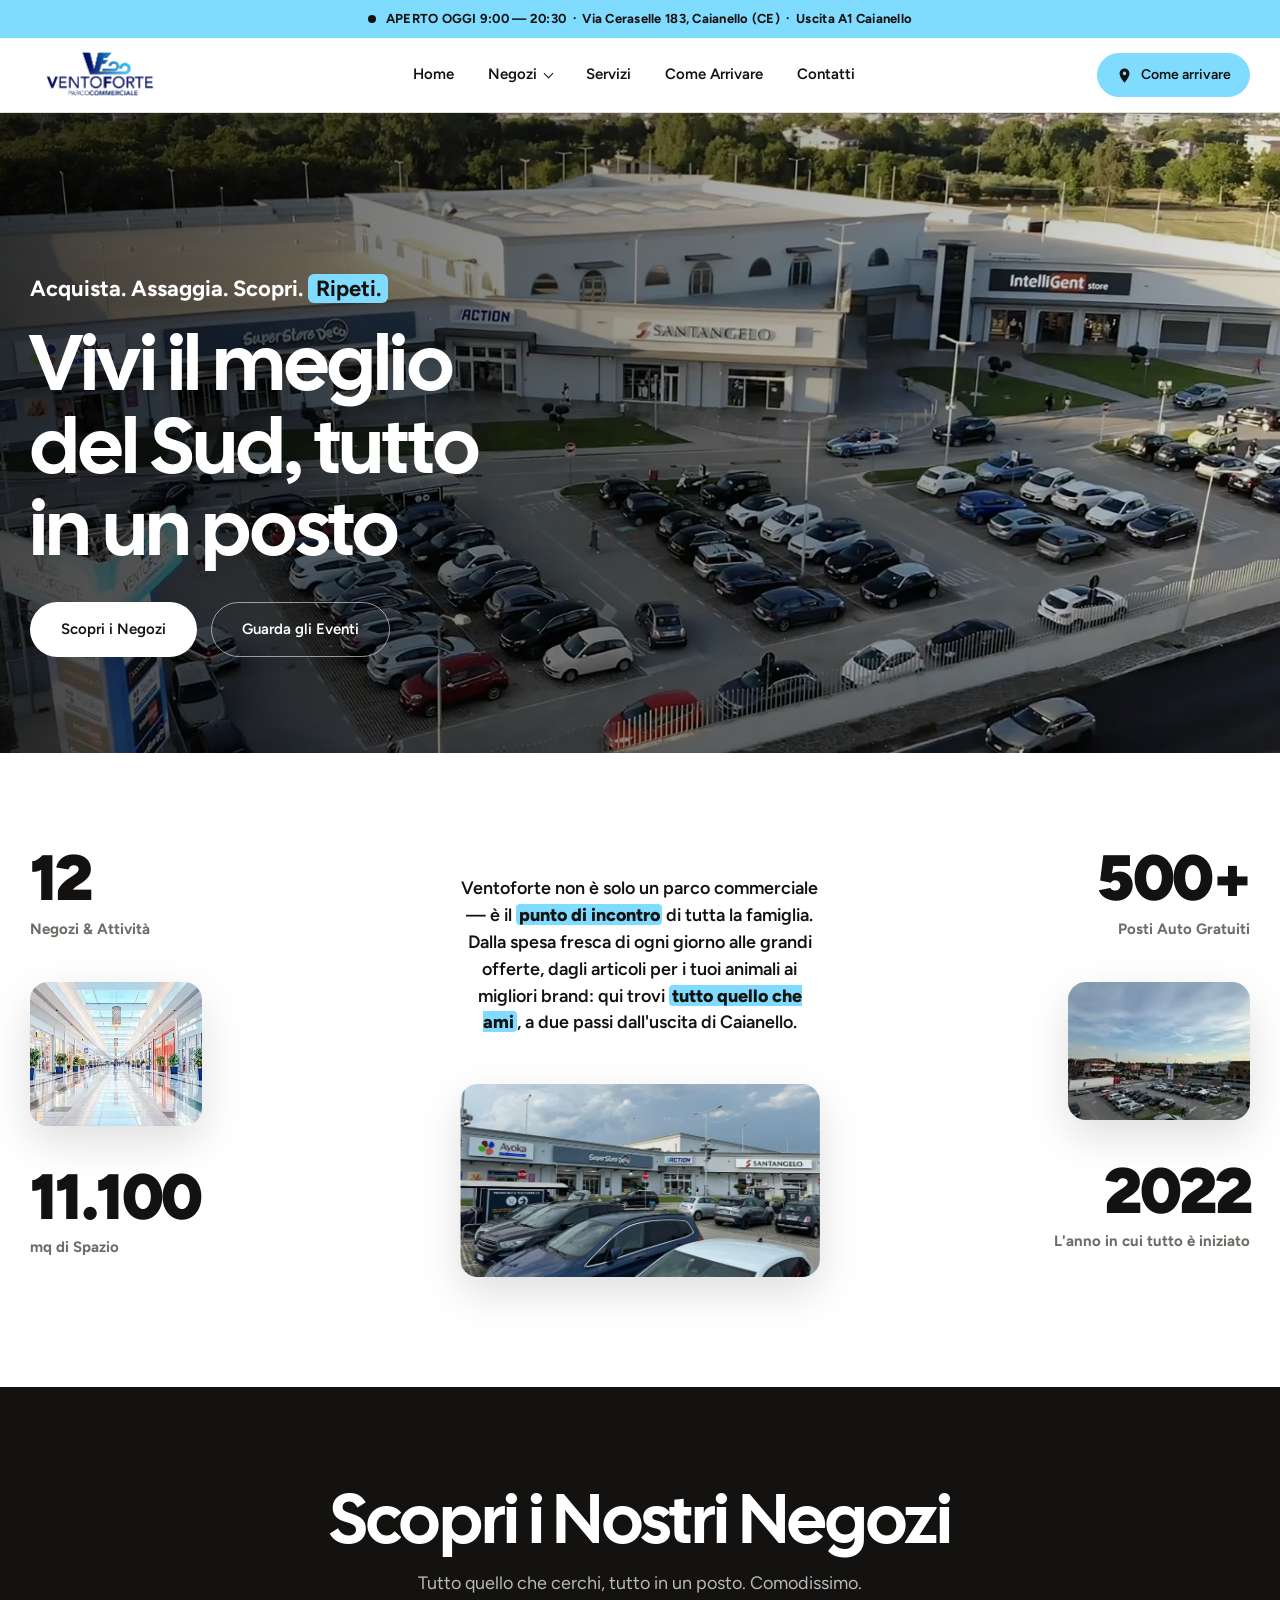
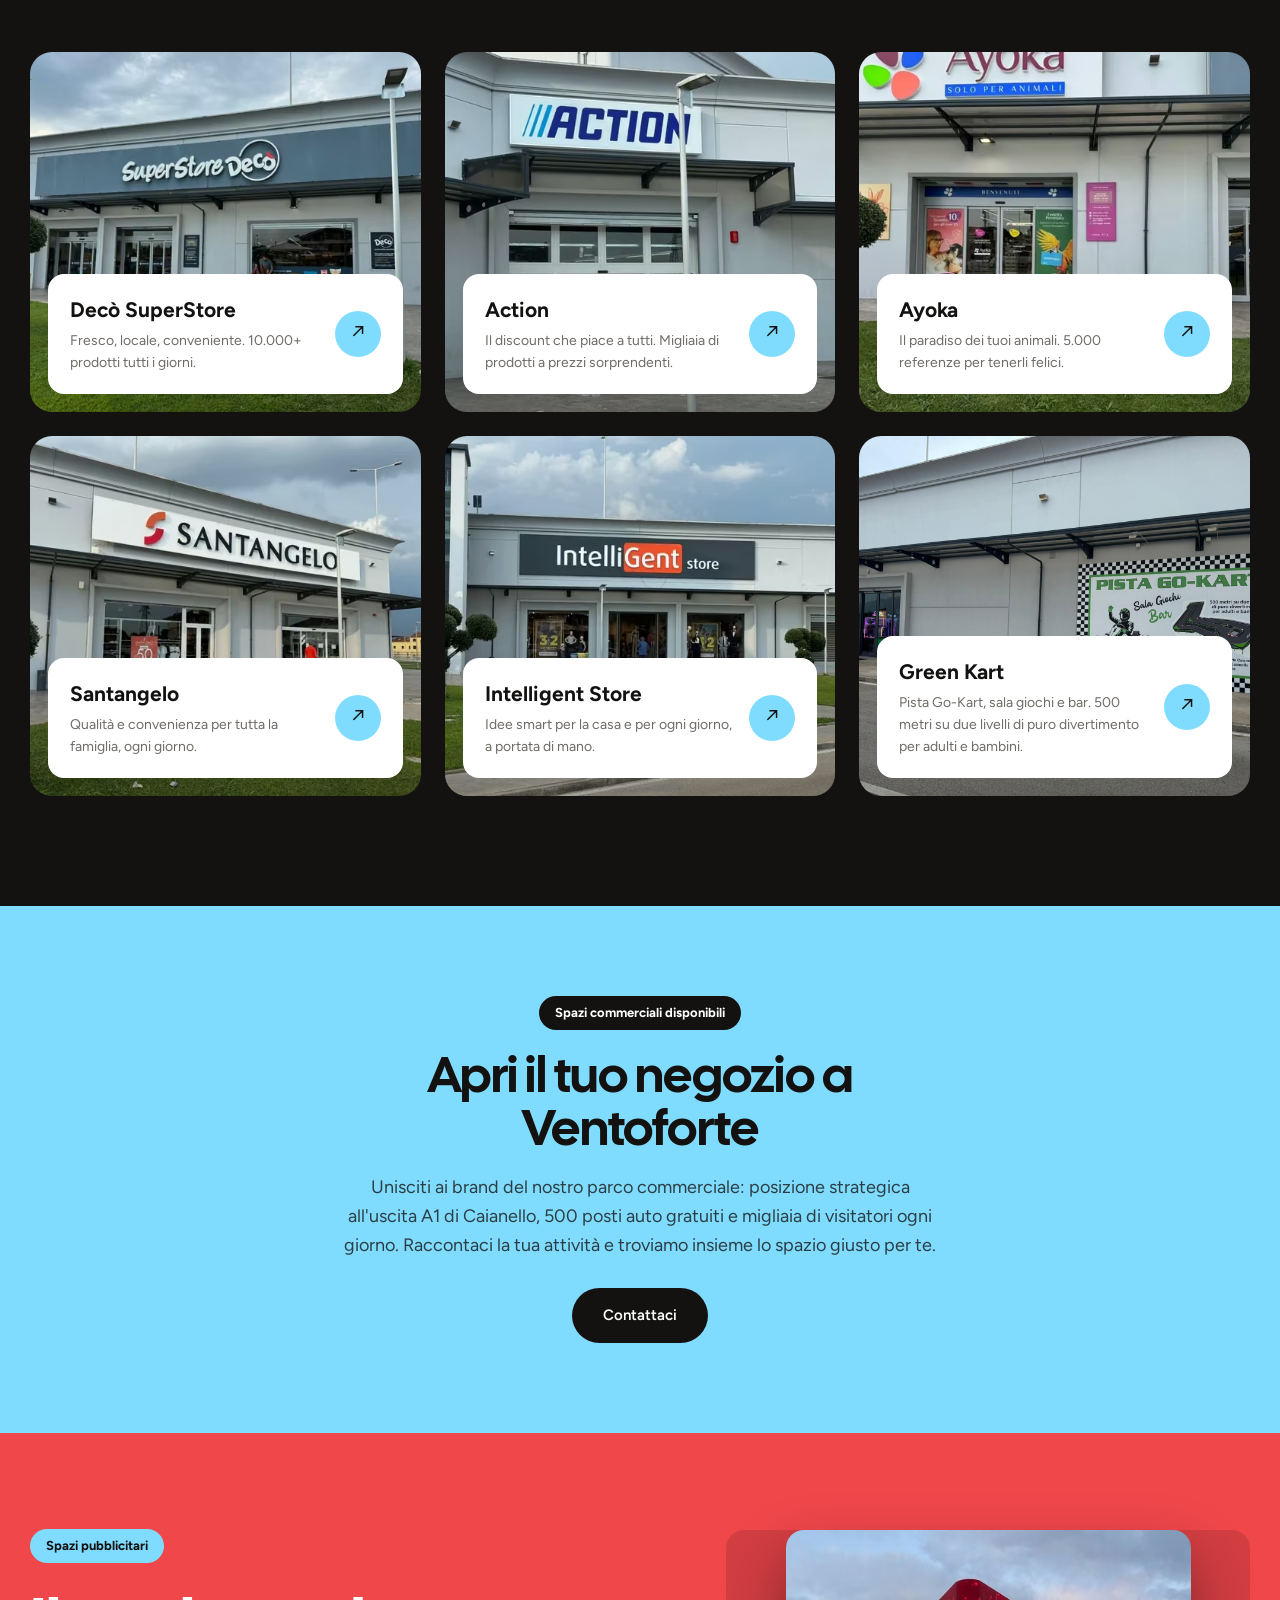
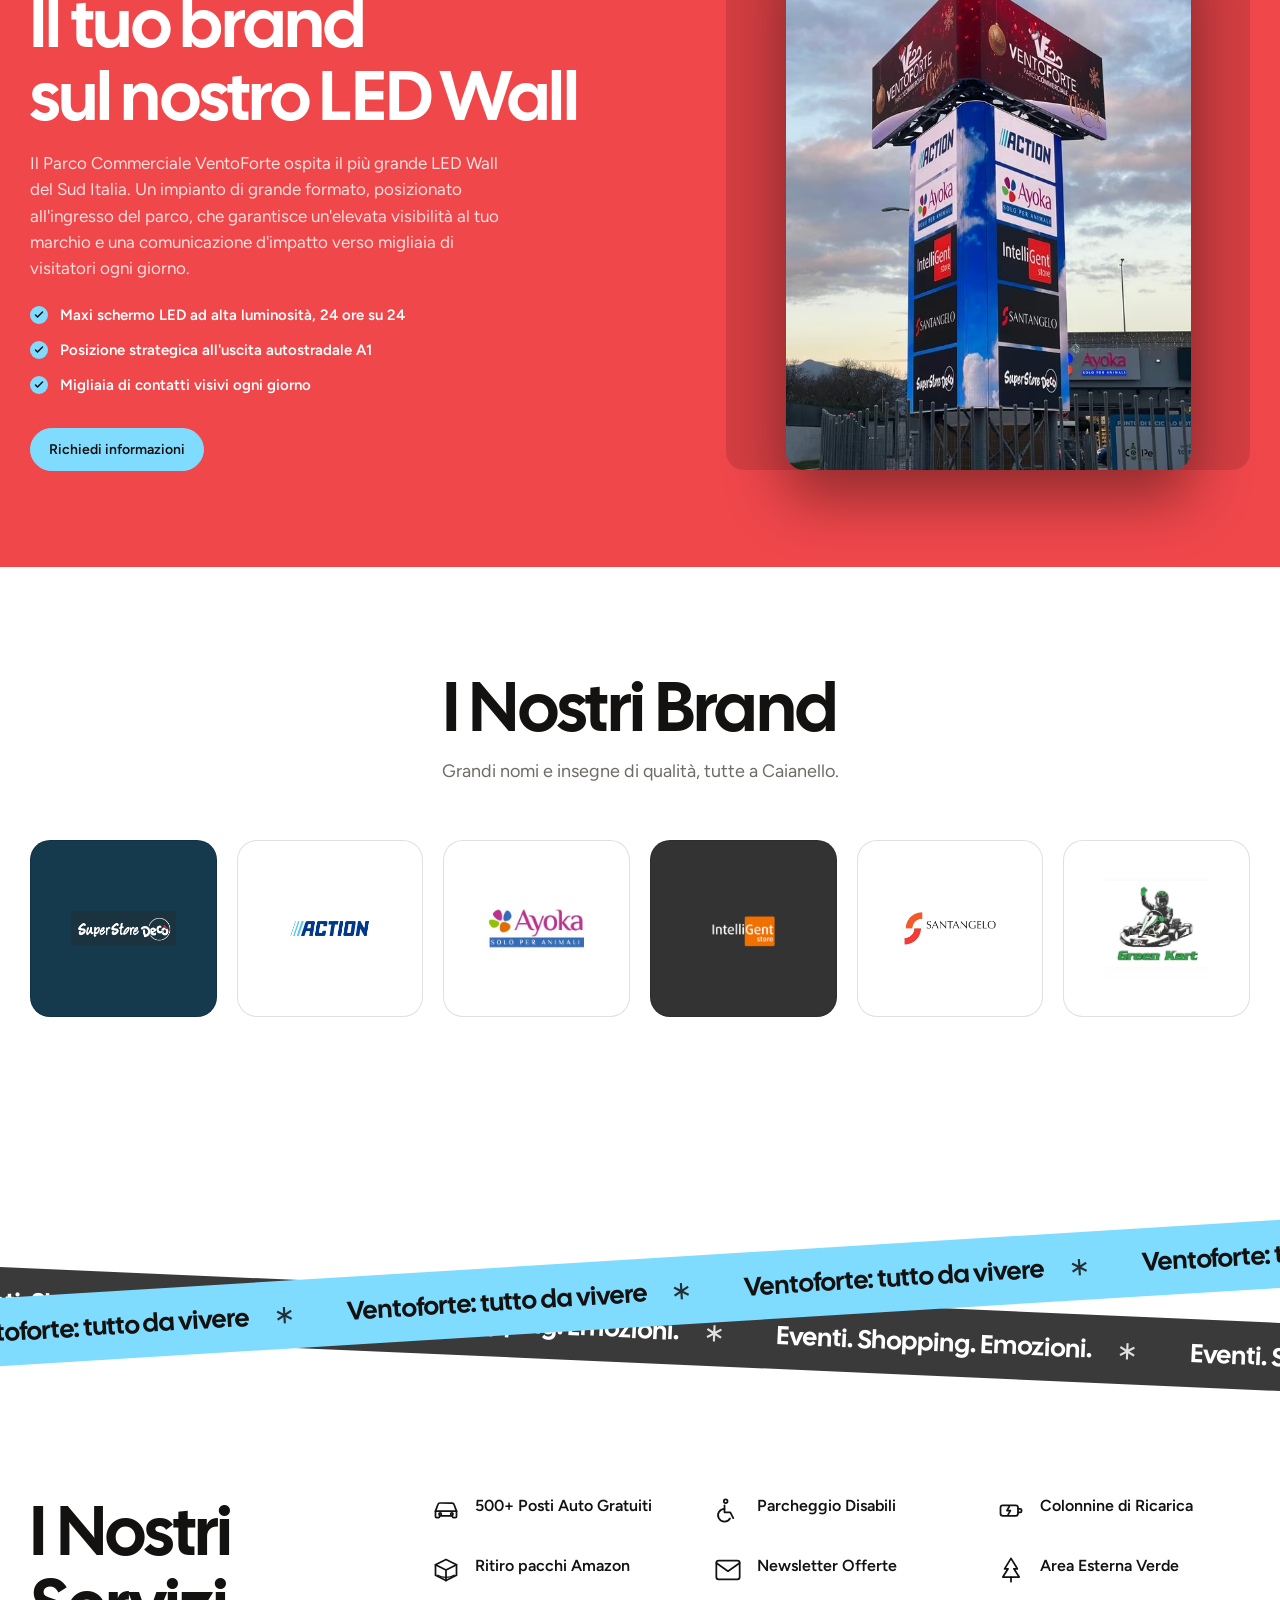
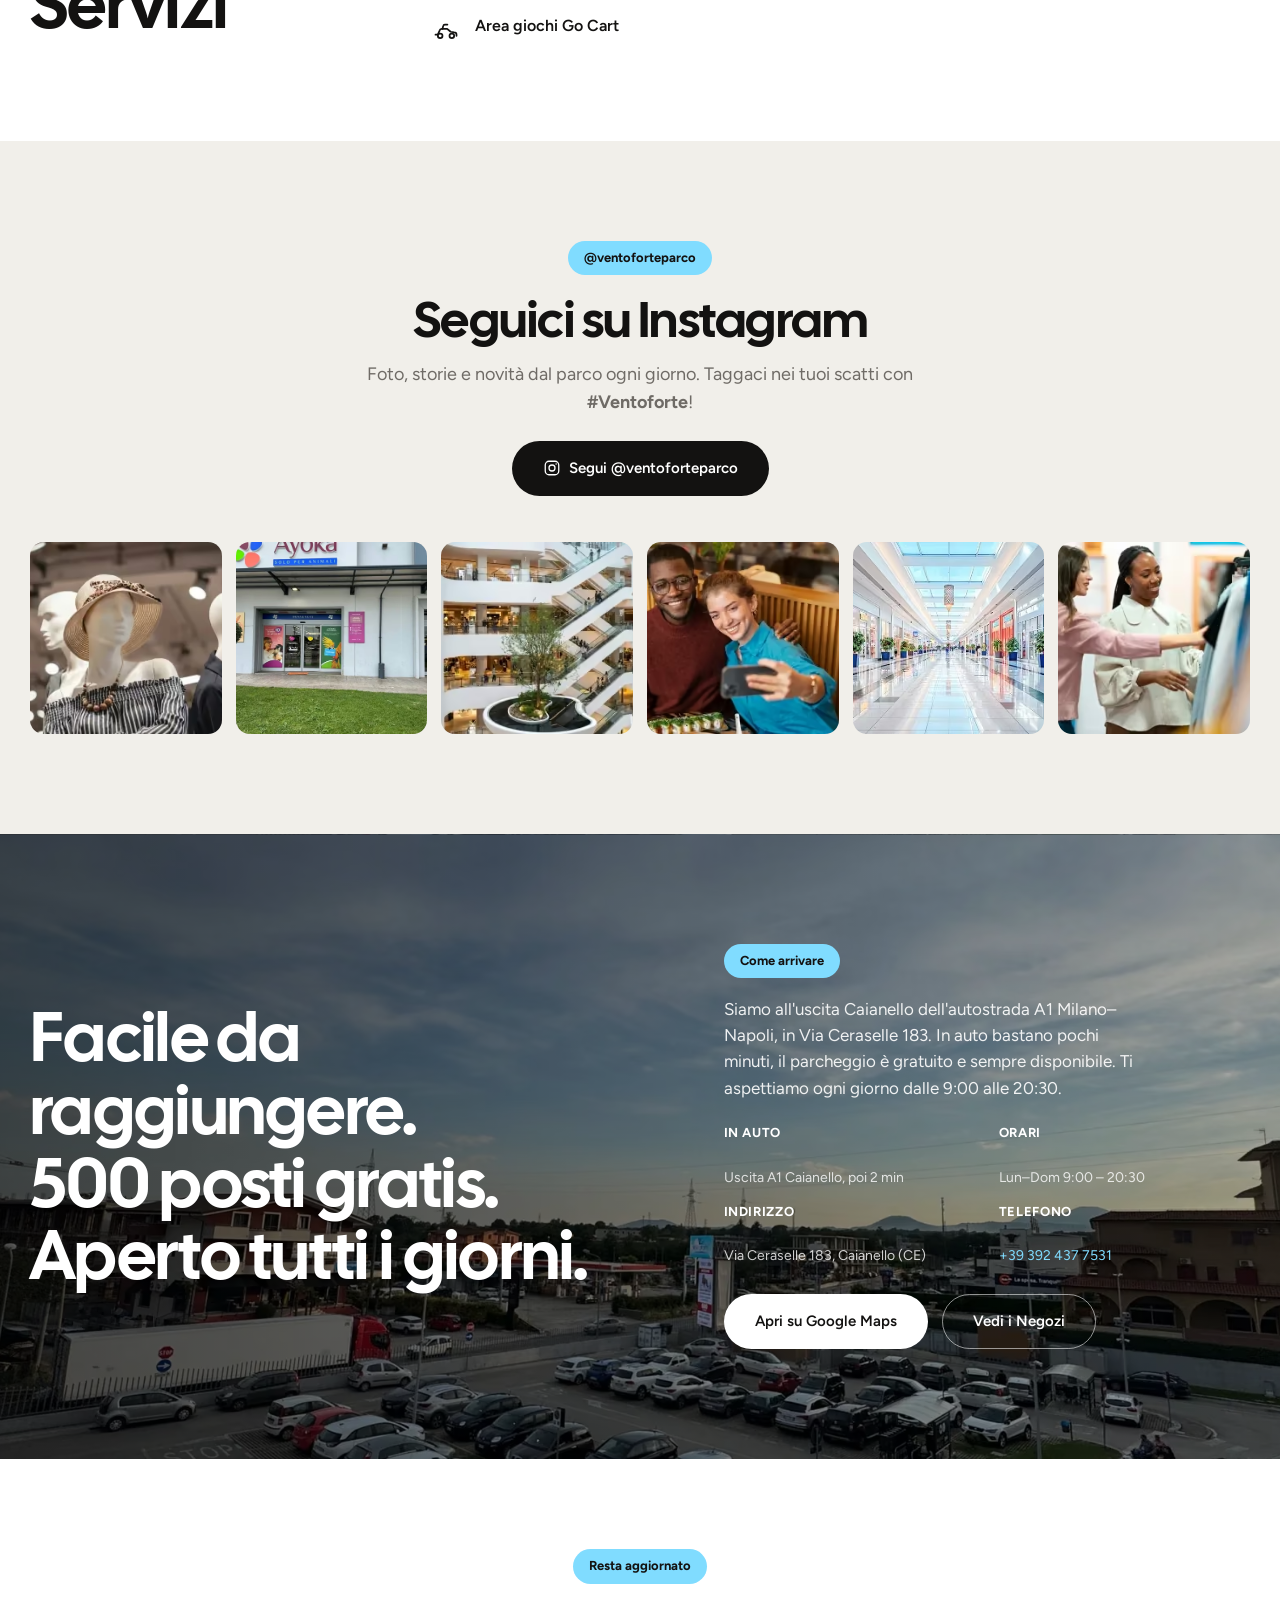
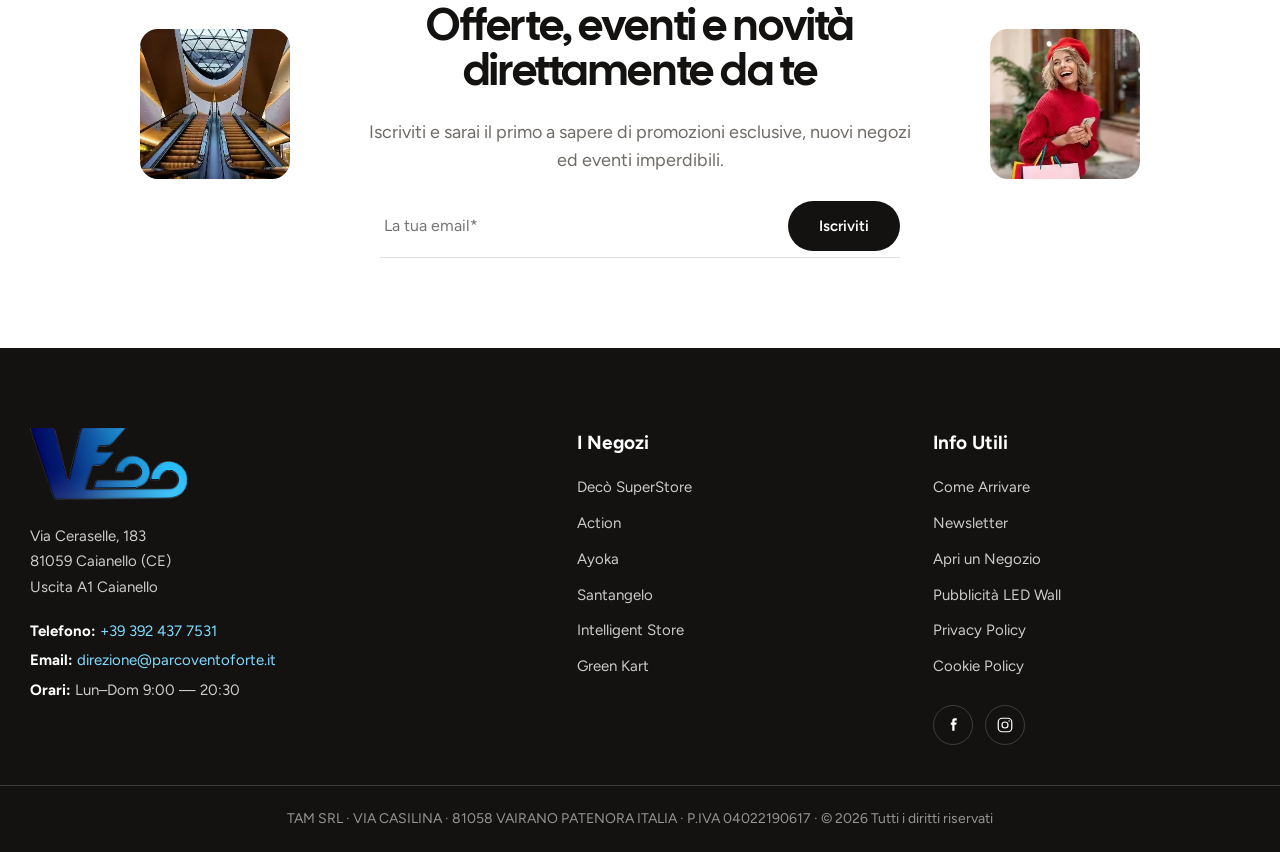
==== commit 06d6abca: "Aggiornato testo sezione LED Wall Co-Authored-By: Claude Opus 4.8 <noreply@anthropic.com>" ====
--- a/index.html
+++ b/index.html
@@ -279,7 +279,7 @@
     <div class="adv__text reveal">
       <span class="eyebrow-tag">Spazi pubblicitari</span>
       <h2 class="section-title section-title--light">Il tuo brand<br>sul nostro LED Wall</h2>
-      <p>All'ingresso del parco il maxi totem a LED è acceso giorno e notte e si vede da lontano, anche dall'uscita A1 di Caianello. Migliaia di automobilisti e visitatori lo notano ogni giorno: porta il tuo marchio dove passano tutti.</p>
+      <p>Il Parco Commerciale VentoForte ospita il più grande LED Wall del Sud Italia. Un impianto di grande formato, posizionato all'ingresso del parco, che garantisce un'elevata visibilità al tuo marchio e una comunicazione d'impatto verso migliaia di visitatori ogni giorno.</p>
       <ul class="adv__points">
         <li>Maxi schermo LED ad alta luminosità, 24 ore su 24</li>
         <li>Posizione strategica all'uscita autostradale A1</li>
